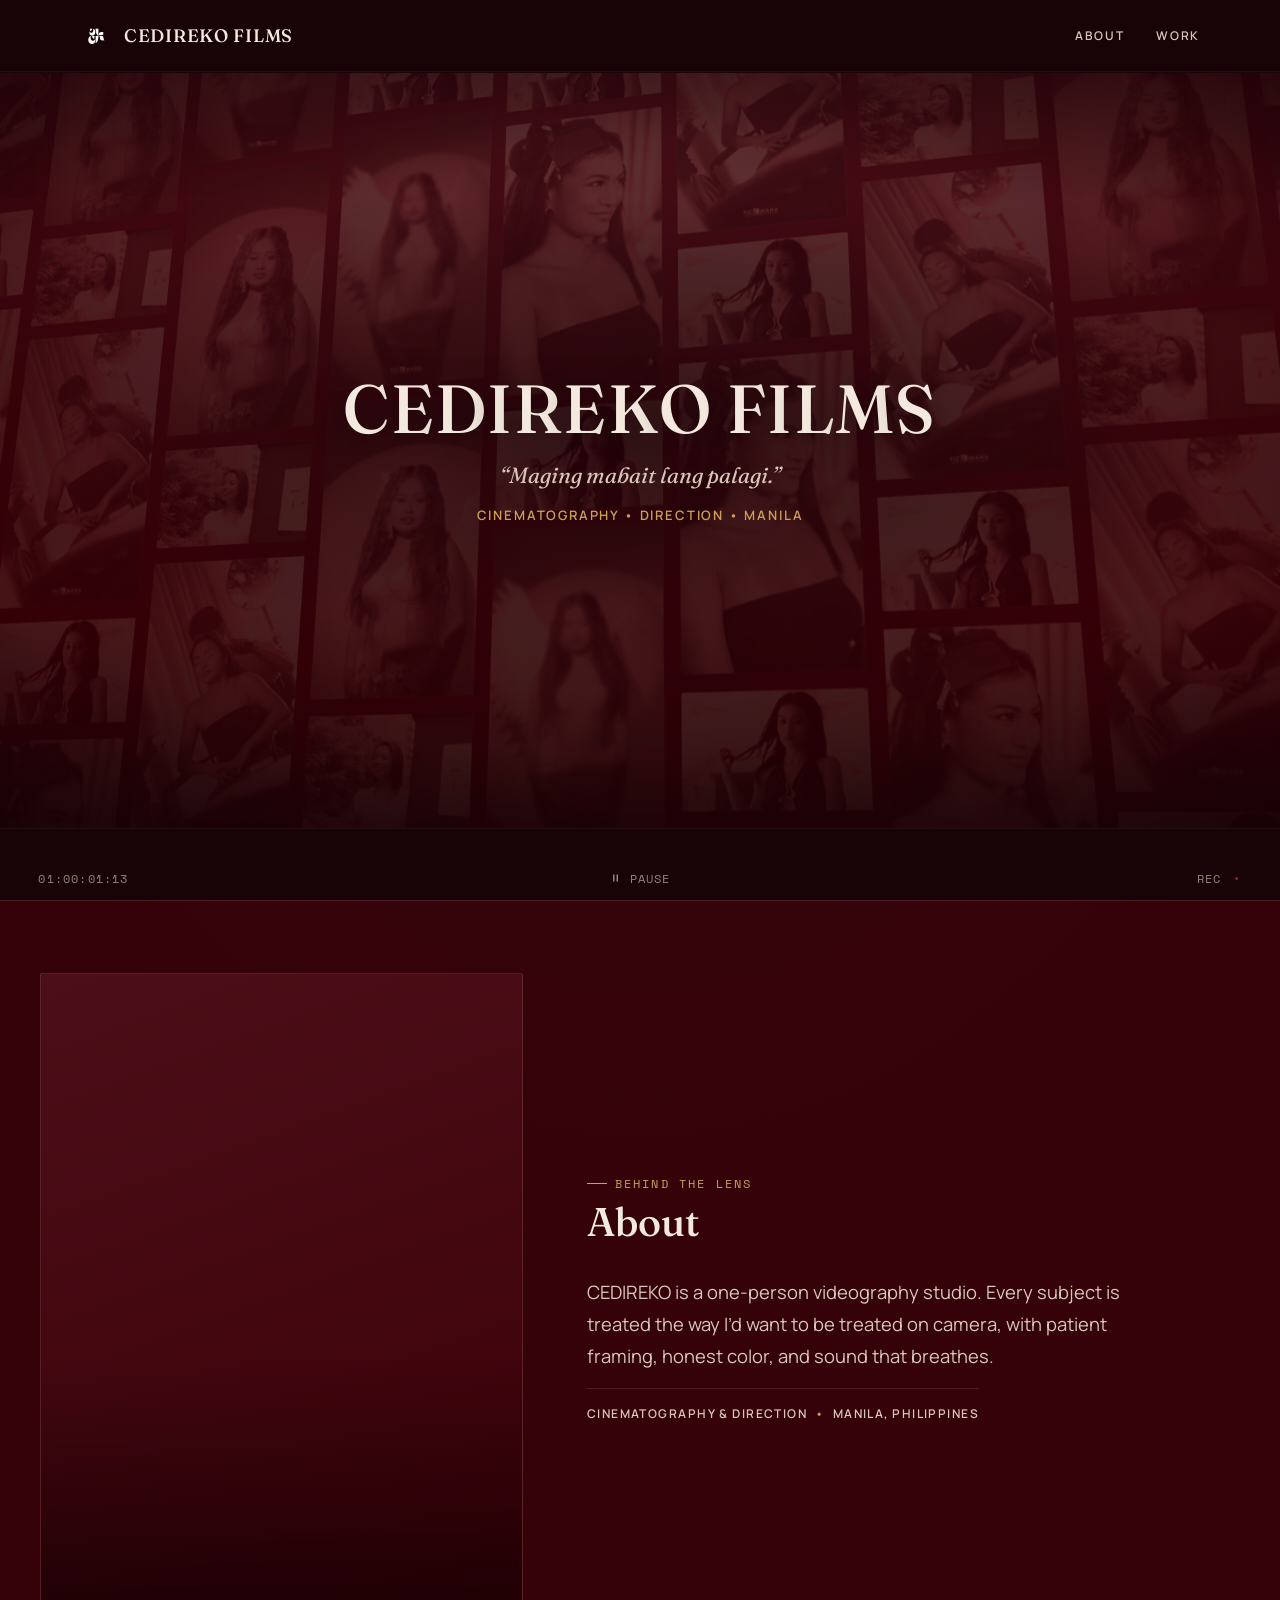
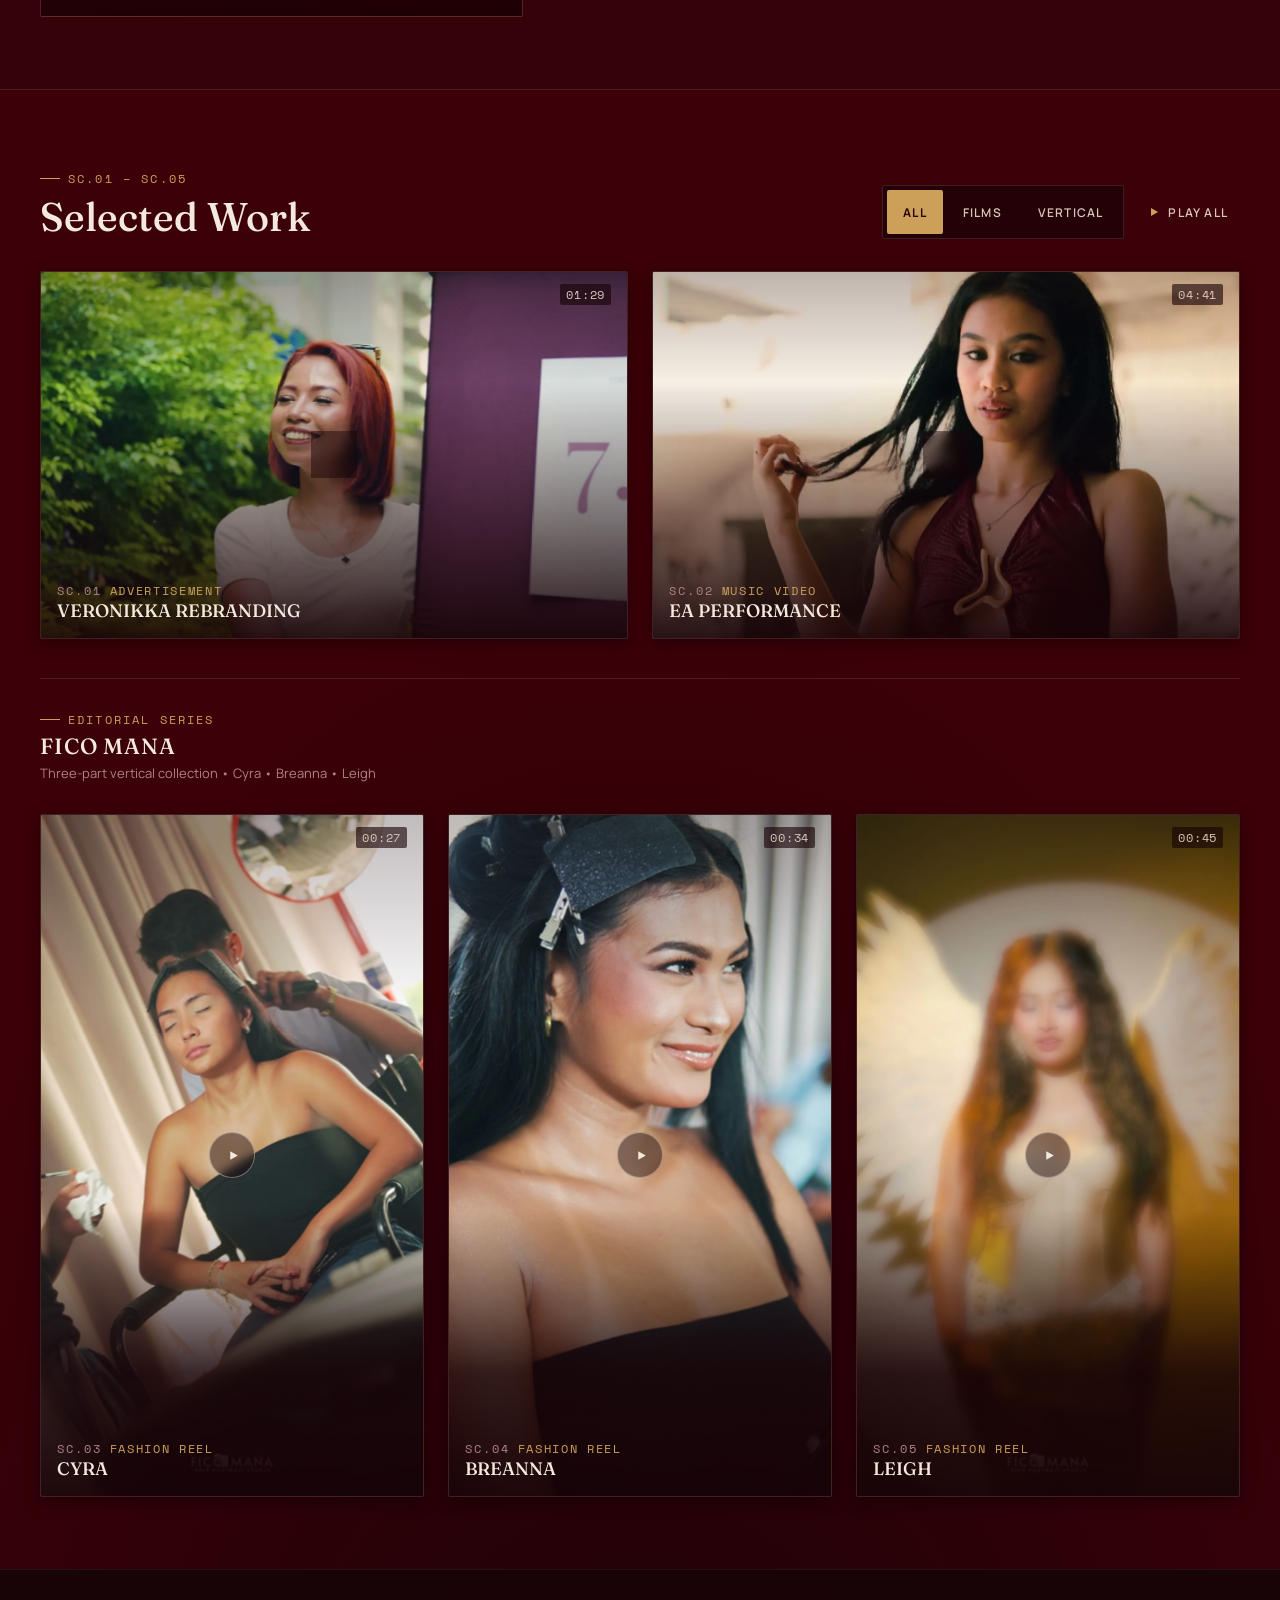
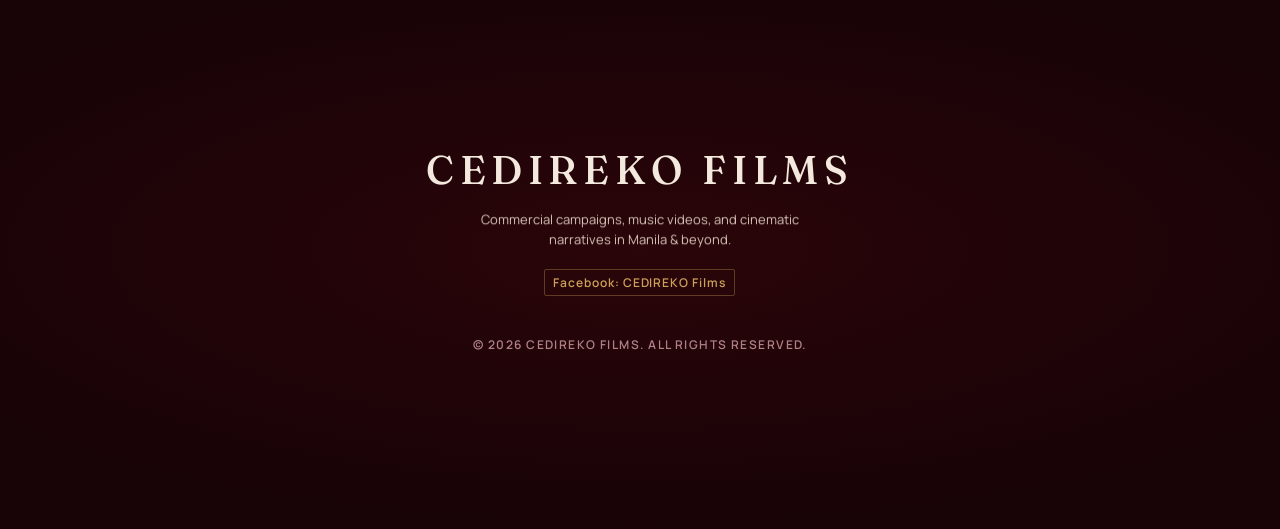
==== index.html @ 44a0799d "hero: drift wall tiles play their films Each tile shows its still, then its 3 s silent preview clip." ====
<!DOCTYPE html>
<html lang="en">
<head>
<meta charset="UTF-8">
<meta name="viewport" content="width=device-width, initial-scale=1.0">
<title>CEDIREKO Films — Videographer in Manila, Philippines</title>
<meta name="description" content="CEDIREKO Films is a videography studio in Manila, Philippines, crafting cinematic narratives, commercial campaigns, and vertical films.">
<link rel="canonical" href="https://eysiarw.github.io/Cedireko-Films/">

<meta name="theme-color" content="#3C0008">

<!-- Open Graph / Facebook -->
<meta property="og:type" content="website">
<meta property="og:title" content="CEDIREKO Films — Videographer in Manila, Philippines">
<meta property="og:description" content="CEDIREKO Films is a videography studio in Manila, Philippines, crafting cinematic narratives, commercial campaigns, and vertical films.">
<meta property="og:image" content="https://eysiarw.github.io/Cedireko-Films/assets/og-cover.jpg">
<meta property="og:image:width" content="1200">
<meta property="og:image:height" content="630">
<meta property="og:url" content="https://eysiarw.github.io/Cedireko-Films/">

<!-- Twitter Card -->
<meta name="twitter:card" content="summary_large_image">
<meta name="twitter:title" content="CEDIREKO Films — Videographer in Manila, Philippines">
<meta name="twitter:description" content="CEDIREKO Films is a videography studio in Manila, Philippines, crafting cinematic narratives, commercial campaigns, and vertical films.">
<meta name="twitter:image" content="https://eysiarw.github.io/Cedireko-Films/assets/og-cover.jpg">

<!-- Structured Data (JSON-LD) -->
<script type="application/ld+json">
{
  "@context": "https://schema.org",
  "@type": "LocalBusiness",
  "name": "CEDIREKO Films",
  "url": "https://eysiarw.github.io/Cedireko-Films/",
  "logo": "https://eysiarw.github.io/Cedireko-Films/assets/CEDIREKO%20PNG.png",
  "image": "https://eysiarw.github.io/Cedireko-Films/assets/og-cover.jpg",
  "address": {
    "@type": "PostalAddress",
    "addressLocality": "Manila",
    "addressCountry": "Philippines"
  },
  "sameAs": [
    "https://www.facebook.com/profile.php?id=100091618767684"
  ]
}
</script>

<link rel="preconnect" href="https://fonts.googleapis.com">
<link rel="preconnect" href="https://fonts.gstatic.com" crossorigin>
<link href="https://fonts.googleapis.com/css2?family=Fraunces:ital,opsz,wght@0,9..144,300;0,9..144,500;0,9..144,600;1,9..144,400&family=Manrope:wght@400;500;600;700&family=Space+Mono:wght@400;700&display=swap" rel="stylesheet">
<link rel="icon" type="image/png" sizes="32x32" href="assets/CEDIREKO-icon-32.png">
<link rel="apple-touch-icon" href="assets/CEDIREKO-icon-180.png">
<link rel="stylesheet" href="style.css">
</head>
<body>

  <!-- Bang Motion: Directional Motion Blur Optical Filters -->
  <svg class="sr-only" aria-hidden="true" style="position: absolute; width: 0; height: 0; pointer-events: none;">
    <defs>
      <filter id="motion-blur-vert" x="-50%" y="-70%" width="200%" height="240%">
        <feGaussianBlur in="SourceGraphic" stdDeviation="0 14" />
      </filter>
      <filter id="motion-blur-horiz" x="-70%" y="-50%" width="240%" height="200%">
        <feGaussianBlur in="SourceGraphic" stdDeviation="20 0" />
      </filter>
    </defs>
  </svg>

  <!-- Skip link for keyboard accessibility (WCAG 2.4.1) -->
  <a href="#main-content" class="skip-link">Skip to main content</a>

  <!-- Subtle analog film grain texture -->
  <div class="grain" aria-hidden="true"></div>

  <!-- SITE HEADER: Dual-state fixed translucent header -->
  <header class="site-header" id="site-header">
    <div class="site-header__container">
      
      <!-- Studio Brand & Logo Link -->
      <a href="#hero" class="site-header__brand" aria-label="CEDIREKO FILMS — Back to top">
        <img src="assets/CEDIREKO-mark-64.png" alt="CEDIREKO Films logo mark" class="site-header__logo" width="32" height="32" decoding="async">
        <span class="site-header__brand-text wordmark">CEDIREKO FILMS</span>
      </a>

      <!-- Desktop Navigation Links -->
      <nav class="site-header__nav" aria-label="Primary navigation">
        <ul class="site-header__nav-list">
          <li class="site-header__nav-item">
            <a href="#about" class="site-header__nav-link">About</a>
          </li>
          <li class="site-header__nav-item">
            <a href="#reel" class="site-header__nav-link">Work</a>
          </li>
        </ul>
      </nav>

      <!-- Mobile Hamburger Toggle Button -->
      <button type="button" 
              class="site-header__burger" 
              id="mobile-nav-toggle" 
              aria-controls="mobile-nav" 
              aria-expanded="false" 
              aria-label="Toggle navigation menu">
        <span class="burger-box" aria-hidden="true">
          <span class="burger-line"></span>
          <span class="burger-line"></span>
          <span class="burger-line"></span>
        </span>
      </button>

    </div>

    <!-- Mobile Navigation Drawer Overlay -->
    <div class="mobile-nav" id="mobile-nav" aria-label="Mobile navigation" inert>
      <div class="mobile-nav__backdrop" aria-hidden="true"></div>
      <nav class="mobile-nav__panel" aria-label="Mobile navigation menu" tabindex="-1">
        <div class="mobile-nav__header">
          <span class="mobile-nav__brand" aria-hidden="true">
            <img src="assets/CEDIREKO-mark-64.png" alt="" class="site-header__logo" width="32" height="32" decoding="async">
            <span class="site-header__brand-text wordmark">CEDIREKO FILMS</span>
          </span>
          <button type="button"
                  class="mobile-nav__close" 
                  id="mobile-nav-close" 
                  aria-label="Close navigation menu">
            <svg aria-hidden="true" width="20" height="20" viewBox="0 0 24 24" fill="none" stroke="currentColor" stroke-width="2" stroke-linecap="round">
              <line x1="18" y1="6" x2="6" y2="18"></line>
              <line x1="6" y1="6" x2="18" y2="18"></line>
            </svg>
          </button>
        </div>

        <ul class="mobile-nav__list">
          <li class="mobile-nav__item">
            <a href="#about" class="mobile-nav__link">
              <span class="mobile-nav__label">About</span>
            </a>
          </li>
          <li class="mobile-nav__item">
            <a href="#reel" class="mobile-nav__link">
              <span class="mobile-nav__label">Work</span>
            </a>
          </li>
        </ul>
      </nav>
    </div>
  </header>

<main id="main-content" tabindex="-1">

  <!-- HERO: Cinematic Showcase -->
  <section class="hero" id="hero" aria-labelledby="hero-title">
    <!-- Ambient background: drift wall of the reel's stills -->
    <div class="hero__video-bg" aria-hidden="true">
      <!-- Drift wall: the reel drifting in columns (built by DriftWallController).
           Each tile shows its still, then plays its 3 s silent clip (name-preview.mp4).
           Entry format name:shape[:crop] - l = 16:10, p = 9:16, crop = share trimmed top and bottom -->
      <div class="drift-wall" data-drift-wall
        data-tiles="veronikka:l cyra:p ea:l:0.1 breanna:p hero-loop:l leigh:p hero-loop-vertical:p"
        data-tile-path="assets/posters/wall/"
        data-clip-path="projects/previews/"></div>
      <div class="hero__video-overlay"></div>
      <div class="hero__flare-streak" aria-hidden="true"></div>
    </div>

    <!-- Letterbox cinema framing bars -->
    <div class="letterbox top" aria-hidden="true"></div>
    <div class="letterbox bottom" aria-hidden="true"></div>

    <!-- Viewfinder camera telemetry overlay -->
    <div class="hero__viewfinder hero-viewfinder" aria-hidden="true">
      <span class="hero-tc bl" id="hero-live-timecode">00:00:00:00</span>
      <span class="hero-tc br">REC <span class="tally-dot" aria-hidden="true">&bull;</span></span>
    </div>

    <!-- Pause control for the background loop (WCAG 2.2.2) -->
    <button type="button" class="hero__loop-toggle" id="hero-loop-toggle" aria-label="Pause background motion">
      <svg class="hero__loop-icon hero__loop-icon--pause" viewBox="0 0 24 24" width="12" height="12" aria-hidden="true"><path d="M7 5h3v14H7zM14 5h3v14h-3z"/></svg>
      <svg class="hero__loop-icon hero__loop-icon--play" viewBox="0 0 24 24" width="12" height="12" aria-hidden="true"><path d="M7 4l13 8-13 8V4z"/></svg>
      <span class="hero__loop-label">Pause</span>
    </button>

    <!-- Central Hero Staging: Clear 3-Tier Visual Hierarchy -->
    <div class="hero-inner hero__inner">
      <h1 id="hero-title" class="studio-name hero__title wordmark">
        <span class="kinetic-wordmark">CEDIREKO FILMS</span>
      </h1>
      <div class="hero__tagline-group">
        <p class="tagline hero__tagline" lang="tl">&ldquo;Maging mabait lang palagi.&rdquo;</p>
      </div>
      <p class="hero__descriptor">Cinematography&nbsp;&bull; Direction&nbsp;&bull; Manila</p>
    </div>
  </section>

  <!-- ABOUT -->
  <section class="about" id="about" aria-labelledby="about-title">
    <div class="section-container">
      <div class="about-grid reveal">
        <div class="about-frame">
          <picture>
            <source srcset="assets/founder-portrait.webp" type="image/webp">
            <img class="about-placeholder-img" src="assets/founder-portrait.jpg" alt="Portrait of CEDIREKO Films founder and cinematographer" width="400" height="500" loading="lazy" decoding="async">
          </picture>
        </div>
        <div class="about-text">
          <div class="section-head">
            <span class="eyebrow">Behind the lens</span>
            <h2 id="about-title" class="section-title">About</h2>
          </div>
          <p class="about-bio">CEDIREKO is a one-person videography studio. Every subject is treated the way I&rsquo;d want to be treated on camera, with patient framing, honest color, and sound that breathes.</p>
          <div class="about-credits">
            <span class="about-credits-item">Cinematography &amp; Direction</span>
            <span class="about-credits-dot" aria-hidden="true">&bull;</span>
            <span class="about-credits-item">Manila, Philippines</span>
          </div>
        </div>
      </div>
    </div>
  </section>

  <!-- SELECTED WORK -->
  <section class="reel" id="reel" aria-labelledby="reel-title">
    <div class="section-container">
      <div class="section-head reel-head reveal">
        <div>
          <span class="eyebrow" aria-hidden="true">SC.01 &ndash; SC.05</span>
          <h2 id="reel-title" class="section-title">Selected Work</h2>
        </div>
        <div class="reel-actions">
        <div class="reel-toggle" role="tablist" aria-label="Reel orientation">
          <button type="button" class="reel-toggle-btn is-active" data-view="all" role="tab" aria-selected="true" id="tab-all" aria-controls="reel-grid">All</button>
          <button type="button" class="reel-toggle-btn" data-view="landscape" role="tab" aria-selected="false" id="tab-films" aria-controls="reel-grid">Films</button>
          <button type="button" class="reel-toggle-btn" data-view="portrait" role="tab" aria-selected="false" id="tab-vertical" aria-controls="reel-grid">Vertical</button>
        </div>
          <button type="button" class="reel-playall" id="reel-play-all">
            <svg viewBox="0 0 24 24" width="12" height="12" aria-hidden="true"><path d="M6 4l14 8-14 8V4z" fill="currentColor"/></svg>
            <span>Play all</span>
          </button>
        </div>
      </div>

      <!-- Reel Grid: Responsive showcase with structured metadata -->
      <div class="reel-grid reveal-stagger" id="reel-grid" data-view="all" role="tabpanel" aria-labelledby="tab-all">

        <!-- Project 01: Veronikka Rebranding -->
        <div class="reel-card stagger-item" data-orientation="landscape" data-scene="SC.01" data-film="veronikka" data-seek-time="1.0" tabindex="0" role="button" aria-label="Play Veronikka Rebranding (Advertisement)">
          <div class="reel-thumb" style="background:linear-gradient(150deg,#5c1420,#2a0509 70%);"></div>
          <video class="reel-video" data-src="projects/VERONIKKA_REVISED_3.mp4" data-preview="projects/previews/veronikka-preview.mp4" data-poster="assets/posters/veronikka.webp" muted loop playsinline preload="none"></video>
          <div class="reel-tc"><span>01:29</span></div>
          <div class="play-ring" aria-hidden="true"><svg viewBox="0 0 24 24" aria-hidden="true"><path d="M6 4l14 8-14 8V4z"/></svg></div>
          <div class="reel-meta">
            <div class="reel-meta-eyebrow">
              <span class="reel-scene" aria-hidden="true">SC.01</span>
              <span class="reel-cat">ADVERTISEMENT</span>
            </div>
            <h3 class="reel-title">VERONIKKA REBRANDING</h3>
          </div>
        </div>

        <!-- Project 02: EA Performance -->
        <div class="reel-card stagger-item" data-orientation="landscape" data-scene="SC.02" data-film="ea" data-seek-time="2.0" tabindex="0" role="button" aria-label="Play EA Performance (Music Video)">
          <div class="reel-thumb" style="background:linear-gradient(150deg,#7a2233,#3c0008 70%);"></div>
          <video class="reel-video" data-src="projects/EA_FINALCUT.mp4" data-preview="projects/previews/ea-preview.mp4" data-poster="assets/posters/ea.webp" muted loop playsinline preload="none"></video>
          <div class="reel-tc"><span>04:41</span></div>
          <div class="play-ring" aria-hidden="true"><svg viewBox="0 0 24 24" aria-hidden="true"><path d="M6 4l14 8-14 8V4z"/></svg></div>
          <div class="reel-meta">
            <div class="reel-meta-eyebrow">
              <span class="reel-scene" aria-hidden="true">SC.02</span>
              <span class="reel-cat">MUSIC VIDEO</span>
            </div>
            <h3 class="reel-title">EA PERFORMANCE</h3>
          </div>
        </div>

        <!-- FICO MANA Series Header: Clean group label without bracket noise -->
        <div class="reel-series-header" data-series="ficomana">
          <div class="reel-series-header__inner">
            <span class="eyebrow">Editorial Series</span>
            <h3 class="reel-series-title">FICO MANA</h3>
            <p class="reel-series-desc">Three-part vertical collection &bull; Cyra &bull; Breanna &bull; Leigh</p>
            <span class="reel-series-count" id="reel-series-count" aria-hidden="true">01 / 03</span>
          </div>
        </div>

        <!-- FICO MANA row: a swipe row on phones; display: contents (plain grid items) from 640px -->
        <div class="reel-series-row" data-series="ficomana">

        <!-- Project 03: FICO MANA — Cyra -->
        <div class="reel-card stagger-item" data-orientation="portrait" data-series="ficomana" data-scene="SC.03" data-film="cyra" data-seek-time="1.5" tabindex="0" role="button" aria-label="Play Fico Mana Cyra (Vertical Series Pt. 1)">
          <div class="reel-thumb" style="background:linear-gradient(150deg,#6b1c28,#2a0509 70%);"></div>
          <video class="reel-video" data-src="projects/FICOMANA_CYRA_2_1_web.mp4" data-preview="projects/previews/cyra-preview.mp4" data-poster="assets/posters/ficomana_cyra.webp" muted loop playsinline preload="none"></video>
          <div class="reel-tc"><span>00:27</span></div>
          <div class="play-ring" aria-hidden="true"><svg viewBox="0 0 24 24" aria-hidden="true"><path d="M6 4l14 8-14 8V4z"/></svg></div>
          <div class="reel-meta">
            <div class="reel-meta-eyebrow">
              <span class="reel-scene" aria-hidden="true">SC.03</span>
              <span class="reel-cat">FASHION REEL</span>
            </div>
            <h3 class="reel-title">CYRA</h3>
          </div>
        </div>

        <!-- Project 04: FICO MANA — Breanna -->
        <div class="reel-card stagger-item" data-orientation="portrait" data-series="ficomana" data-scene="SC.04" data-film="breanna" data-seek-time="1.5" tabindex="0" role="button" aria-label="Play Fico Mana Breanna (Vertical Series Pt. 2)">
          <div class="reel-thumb" style="background:linear-gradient(150deg,#6b1c28,#2a0509 70%);"></div>
          <video class="reel-video" data-src="projects/BREANNA_1_web.mp4" data-preview="projects/previews/breanna-preview.mp4" data-poster="assets/posters/ficomana_breanna.webp" muted loop playsinline preload="none"></video>
          <div class="reel-tc"><span>00:34</span></div>
          <div class="play-ring" aria-hidden="true"><svg viewBox="0 0 24 24" aria-hidden="true"><path d="M6 4l14 8-14 8V4z"/></svg></div>
          <div class="reel-meta">
            <div class="reel-meta-eyebrow">
              <span class="reel-scene" aria-hidden="true">SC.04</span>
              <span class="reel-cat">FASHION REEL</span>
            </div>
            <h3 class="reel-title">BREANNA</h3>
          </div>
        </div>

        <!-- Project 05: FICO MANA — Leigh -->
        <div class="reel-card stagger-item" data-orientation="portrait" data-series="ficomana" data-scene="SC.05" data-film="leigh" data-seek-time="1.5" tabindex="0" role="button" aria-label="Play Fico Mana Leigh (Vertical Series Pt. 3)">
          <div class="reel-thumb" style="background:linear-gradient(150deg,#6b1c28,#2a0509 70%);"></div>
          <video class="reel-video" data-src="projects/FICOMANA_LEIGH_web.mp4" data-preview="projects/previews/leigh-preview.mp4" data-poster="assets/posters/ficomana_leigh.webp" muted loop playsinline preload="none"></video>
          <div class="reel-tc"><span>00:45</span></div>
          <div class="play-ring" aria-hidden="true"><svg viewBox="0 0 24 24" aria-hidden="true"><path d="M6 4l14 8-14 8V4z"/></svg></div>
          <div class="reel-meta">
            <div class="reel-meta-eyebrow">
              <span class="reel-scene" aria-hidden="true">SC.05</span>
              <span class="reel-cat">FASHION REEL</span>
            </div>
            <h3 class="reel-title">LEIGH</h3>
          </div>
        </div>

        </div>

      </div>
    </div>
  </section>

</main>

  <!-- NATIVE VIDEO MODAL PLAYER -->
  <dialog id="video-modal" class="video-modal" aria-labelledby="modal-title" aria-modal="true">
    <div class="modal-dialog-content modal-inner">
      <button type="button" class="modal-close" aria-label="Close video player">
        <svg width="20" height="20" viewBox="0 0 24 24" fill="none" stroke="currentColor" stroke-width="2" aria-hidden="true">
          <path d="M18 6L6 18M6 6l12 12" stroke-linecap="round" stroke-linejoin="round"/>
        </svg>
      </button>
      <div class="modal-video-container">
        <video id="modal-video" controls playsinline preload="none" poster="assets/posters/veronikka.webp">
          <source src="projects/VERONIKKA_REVISED_3.mp4" type="video/mp4">
          Your browser does not support native video playback.
        </video>

        <!-- Letterbox bars that part as the viewer opens (decorative) -->
        <span class="modal-bars" aria-hidden="true"></span>

        <!-- End of reel: shown when the last film ends -->
        <div class="modal-upnext modal-upnext--end" id="modal-endslate" hidden>
          <span class="modal-upnext__label">End of reel</span>
          <p class="modal-upnext__title wordmark">CEDIREKO FILMS</p>
          <div class="modal-upnext__actions">
            <button type="button" class="modal-nav-btn" id="modal-end-replay"><span class="modal-nav-text">Replay</span></button>
            <button type="button" class="modal-nav-btn" id="modal-end-close"><span class="modal-nav-text">Back to the reel</span></button>
          </div>
        </div>

        <!-- Up next: shown when a film ends, plays the next one after a 5 s countdown -->
        <div class="modal-upnext" id="modal-upnext" hidden>
          <span class="modal-upnext__label">Up next <span class="modal-upnext__count" id="modal-upnext-count" aria-hidden="true">5</span></span>
          <p class="modal-upnext__title"><span class="modal-upnext__scene" id="modal-upnext-scene">SC.02</span> <span id="modal-upnext-title">EA PERFORMANCE</span></p>
          <div class="modal-upnext__actions">
            <button type="button" class="modal-nav-btn" id="modal-upnext-play"><span class="modal-nav-text">Play now</span></button>
            <button type="button" class="modal-nav-btn" id="modal-upnext-cancel"><span class="modal-nav-text">Cancel</span></button>
          </div>
          <span class="modal-upnext__progress" aria-hidden="true"></span>
        </div>
        <p class="sr-only" id="modal-upnext-status" aria-live="polite"></p>
      </div>
      <div class="modal-info">
        <div class="modal-meta-left">
          <div class="modal-meta-eyebrow">
            <span class="modal-scene" id="modal-scene">SC.01</span>
            <span class="modal-cat" id="modal-cat">ADVERTISEMENT</span>
          </div>
          <h3 class="modal-title" id="modal-title">VERONIKKA REBRANDING</h3>
          <span class="modal-tc" id="modal-tc">01:29</span>
        </div>

        <!-- Film strip: jump to any film (wide screens; filled in by VideoModalPlayerController) -->
        <div class="modal-strip" id="modal-strip" role="group" aria-label="All films"></div>

        <!-- Cinema Viewer Transport: Prev / Next Navigation -->
        <div class="modal-transport" aria-label="Reel transport controls">
          <button type="button" class="modal-nav-btn modal-prev" id="modal-prev-btn" aria-label="Previous project (Left Arrow)">
            <svg width="18" height="18" viewBox="0 0 24 24" fill="none" stroke="currentColor" stroke-width="2" stroke-linecap="round" stroke-linejoin="round" aria-hidden="true">
              <polyline points="15 18 9 12 15 6"></polyline>
            </svg>
            <span class="modal-nav-text">PREV</span>
          </button>
          <button type="button" class="modal-nav-btn modal-next" id="modal-next-btn" aria-label="Next project (Right Arrow)">
            <span class="modal-nav-text">NEXT</span>
            <svg width="18" height="18" viewBox="0 0 24 24" fill="none" stroke="currentColor" stroke-width="2" stroke-linecap="round" stroke-linejoin="round" aria-hidden="true">
              <polyline points="9 18 15 12 9 6"></polyline>
            </svg>
          </button>
        </div>
      </div>
    </div>
  </dialog>

<!-- SITE FOOTER -->
<footer class="site-footer" id="contact">
  <!-- Closing letterbox: bookends the hero's bars -->
  <div class="letterbox top" aria-hidden="true"></div>
  <div class="letterbox bottom" aria-hidden="true"></div>
  <div class="footer-inner reveal-stagger">
    <span class="footer-brand wordmark stagger-item">CEDIREKO FILMS</span>
    <p class="footer-inquiry-note stagger-item">Commercial campaigns, music videos, and cinematic narratives in Manila &amp; beyond.</p>
    <div class="footer-contact stagger-item">
      <a href="https://www.facebook.com/profile.php?id=100091618767684" target="_blank" rel="noopener noreferrer" class="footer-contact-link" aria-label="CEDIREKO Films on Facebook (opens in new tab)">Facebook: CEDIREKO Films</a>
    </div>
    <p class="footer-copyright stagger-item">&copy; 2026 CEDIREKO FILMS. ALL RIGHTS RESERVED.</p>
  </div>
</footer>

<!-- GSAP 3.15.1 (free standard licence), self-hosted: scroll-linked motion only. The site works without it. -->
<script src="vendor/gsap/gsap.min.js"></script>
<script src="vendor/gsap/ScrollTrigger.min.js"></script>
<script src="vendor/gsap/SplitText.min.js"></script>
<script src="script.js"></script>
</body>
</html>
---- style.css ----
/* ==========================================================================
   CEDIREKO FILMS — DESIGN SYSTEM & CONSOLIDATED STYLESHEET
   Studio: Manila Videography Studio (Cinematography & Direction)
   Architecture: Unified CSS Custom Properties & Semantic Token System
   Palette: Darkroom Burgundy Canvas (#3C0008), Bone (#F4E9DE), Ember Gold (#CDA05A)
   ========================================================================== */

:root {
  --space-1: 0.25rem;
  --space-2: 0.5rem;
  --space-3: 0.75rem;
  --space-4: 1rem;
  --space-5: 1.5rem;
  --space-6: 2rem;
  --space-7: 3rem;
  --space-8: 4rem;
  --space-9: 6rem;

  --font-display: 'Fraunces', Georgia, serif;
  --font-sans: 'Manrope', -apple-system, BlinkMacSystemFont, 'Segoe UI', Roboto, sans-serif;
  --font-mono: 'Space Mono', 'SF Mono', Consolas, monospace;

  --font-family-display: var(--font-display);
  --font-family-sans: var(--font-sans);
  --font-family-mono: var(--font-mono);

  --text-xs: 0.75rem;
  --text-sm: 0.8125rem;
  --text-base: 1rem;
  --text-lg: 1.125rem;
  --text-xl: 1.375rem;
  --text-2xl: clamp(1.85rem, 4vw, 2.5rem);
  --text-hero: clamp(2.5rem, 7vw, 4.25rem);

  --void: #3C0008;
  --wine: #4C0F19;
  --wine-deep: #2A0509;
  --frame: #180307;
  --bone: #F4E9DE;
  --bone-dim: #D9C6BA;
  --ash-rose: #B08187;
  --ember: #CDA05A;
  --ember-bright: #E2B66E;
  --line: rgba(244, 233, 222, 0.12);
  --line-strong: rgba(205, 160, 90, 0.35);

  --color-bg-primary: var(--void);
  --color-bg-surface: var(--wine-deep);
  --color-bg-elevated: var(--wine);
  --color-bg-frame: var(--frame);
  --color-bg-overlay: rgba(24, 3, 7, 0.92);
  --color-text-primary: var(--bone);
  --color-text-secondary: var(--bone-dim);
  --color-text-muted: var(--ash-rose);
  --color-accent: var(--ember);
  --color-border: var(--line);
  --color-border-subtle: var(--line);
  --color-border-accent: var(--line-strong);

  --radius: 2px;
  --radius-xs: 2px;
  --radius-sm: 2px;
  --radius-md: 2px;
  --radius-full: 2px;

  --border-subtle: 1px solid var(--color-border);
  --border-accent: 1px solid var(--color-border-accent);
  --shadow-elevation: 0 16px 40px -8px rgba(0, 0, 0, 0.65);

  --container-max-width: 1200px;
  --container-narrow: 840px;
  --section-padding-y: clamp(4.5rem, 8vh, 6.5rem);
  --section-padding-x: clamp(1.25rem, 4vw, 2.5rem);

  --header-height: 72px;
  --header-height-scrolled: 64px;
  --header-height-mobile: 60px;
  --header-blur: 16px;
  --header-text: var(--color-text-primary);
  --header-text-hover: var(--color-accent);

  --ease: cubic-bezier(.22, .68, .2, 1);
  --duration-fast: 0.2s;
  --duration-normal: 0.35s;
  --duration-slow: 0.8s;
  --reveal-duration: var(--duration-slow);
  --reveal-distance: 24px;

  --z-grain: 1;
  --z-content: 2;
  --z-letterbox: 5;
  --z-hero-tc: 6;
  --z-header: 100;
  --z-drawer: 150;
  --z-modal: 1000;
}

/* ==========================================================================
   GLOBAL RESET & ACCESSIBILITY BASE
   ========================================================================== */

*, *::before, *::after {
  margin: 0;
  padding: 0;
  box-sizing: border-box;
}

html {
  scroll-behavior: smooth;
  -webkit-overflow-scrolling: touch;
}

body {
  background:
    radial-gradient(ellipse 120% 80% at 50% -20%, var(--wine) 0%, transparent 70%),
    radial-gradient(ellipse 100% 60% at 50% 100%, var(--frame) 0%, transparent 70%),
    var(--void);
  color: var(--bone);
  font-family: var(--font-sans);
  -webkit-font-smoothing: antialiased;
  overflow-x: hidden;
  position: relative;
  min-height: 100vh;
}

body.menu-open {
  overflow: hidden;
  touch-action: none;
}

section[id], footer[id] {
  scroll-margin-top: 80px;
}

::selection {
  background: var(--ember);
  color: var(--wine-deep);
}

/* 35mm Analog Film Grain Texture Overlay */
.grain {
  position: fixed;
  inset: 0;
  overflow: hidden;
  pointer-events: none;
  z-index: var(--z-grain);
  opacity: 0.04;
  mix-blend-mode: overlay;
  transform: translateZ(0);
  backface-visibility: hidden;
}

/* The texture sits on an oversized layer that jumps to a new offset 8 times a
   second, so the grain lives like film stock instead of sitting frozen */
.grain::before {
  content: "";
  position: absolute;
  inset: -120px;
  animation: grain-jitter 1s steps(1, end) infinite;
  background-image: url("data:image/svg+xml,%3Csvg xmlns='http://www.w3.org/2000/svg' width='120' height='120'%3E%3Cfilter id='n'%3E%3CfeTurbulence type='fractalNoise' baseFrequency='0.9' numOctaves='2' stitchTiles='stitch'/%3E%3C/filter%3E%3Crect width='100%25' height='100%25' filter='url(%23n)'/%3E%3C/svg%3E");
}

@keyframes grain-jitter {
  0%     { transform: translate(0, 0); }
  12.5%  { transform: translate(-37px, 21px); }
  25%    { transform: translate(18px, -44px); }
  37.5%  { transform: translate(-63px, -12px); }
  50%    { transform: translate(41px, 57px); }
  62.5%  { transform: translate(-9px, -71px); }
  75%    { transform: translate(66px, 8px); }
  87.5%  { transform: translate(-48px, 39px); }
  100%   { transform: translate(0, 0); }
}

main, footer {
  position: relative;
  z-index: var(--z-content);
}

/* Shared Wordmark Style */
.wordmark {
  font-family: var(--font-display);
  font-weight: 500;
  font-style: normal;
  letter-spacing: 0.02em;
  color: var(--bone);
}

/* Headlines break into even lines (no lone last word); prose avoids orphans */
h1, h2, h3,
.hero__tagline,
.hero__descriptor,
.footer-brand,
.footer-copyright {
  text-wrap: balance;
}

p {
  text-wrap: pretty;
}

/* Unified Section Eyebrow Header Pattern */
.eyebrow {
  font-family: var(--font-mono);
  font-size: var(--text-xs);
  letter-spacing: 0.18em;
  text-transform: uppercase;
  color: var(--ember);
  display: inline-flex;
  align-items: center;
  gap: var(--space-2);
}

.eyebrow::before {
  content: "";
  width: 1.25rem;
  height: 1px;
  background: var(--ember);
  display: inline-block;
}

/* Accessibility Skip Link (WCAG 2.4.1) */
.skip-link {
  position: fixed;
  top: var(--space-4);
  left: var(--space-4);
  z-index: 10000;
  padding: var(--space-2) var(--space-4);
  background: var(--wine);
  color: var(--bone);
  border: 1px solid var(--color-accent);
  border-radius: var(--radius);
  font-family: var(--font-sans);
  font-weight: 600;
  font-size: var(--text-xs);
  letter-spacing: 0.08em;
  text-decoration: none;
  transform: translateY(calc(-100% - var(--space-4) - 1rem));
  transition: transform var(--duration-fast) var(--ease);
}

.skip-link:focus,
.skip-link:focus-visible {
  transform: translateY(0);
  outline: 2px solid var(--color-accent);
  outline-offset: 2px;
}

#main-content:focus {
  outline: none;
}

/* ==========================================================================
   SITE HEADER & NAVIGATION
   Fixed dual-state header with backdrop blur and responsive mobile drawer
   ========================================================================== */

.site-header {
  position: fixed;
  top: 0;
  left: 0;
  right: 0;
  width: 100%;
  height: var(--header-height);
  z-index: var(--z-header);
  background: transparent;
  border-bottom: 1px solid transparent;
  backdrop-filter: blur(0px);
  -webkit-backdrop-filter: blur(0px);
  transition:
    background var(--duration-normal) var(--ease),
    border-color var(--duration-normal) var(--ease),
    backdrop-filter var(--duration-normal) var(--ease),
    -webkit-backdrop-filter var(--duration-normal) var(--ease),
    height var(--duration-normal) var(--ease),
    box-shadow var(--duration-normal) var(--ease);
}

.site-header--scrolled {
  height: var(--header-height-scrolled);
  background: rgba(24, 3, 7, 0.88);
  border-bottom-color: var(--color-border);
  backdrop-filter: blur(var(--header-blur));
  -webkit-backdrop-filter: blur(var(--header-blur));
  box-shadow: 0 10px 30px -10px rgba(0, 0, 0, 0.5);
}

.site-header__container {
  max-width: var(--container-max-width);
  height: 100%;
  margin: 0 auto;
  padding: 0 var(--section-padding-x);
  display: flex;
  align-items: center;
  justify-content: space-between;
  gap: var(--space-4);
}

/* Studio Brand Link in Header (Single Brand Mark Anchor) */
.site-header__brand {
  display: inline-flex;
  align-items: center;
  min-height: 44px;
  gap: var(--space-3);
  text-decoration: none;
  color: var(--header-text);
  flex-shrink: 0;
  transition: opacity var(--duration-fast) var(--ease);
}

.site-header__brand:hover {
  opacity: 0.85;
}

.site-header__brand:focus-visible {
  outline: 2px solid var(--color-accent);
  outline-offset: 4px;
  border-radius: var(--radius);
}

.site-header__logo {
  width: 32px;
  height: 32px;
  object-fit: contain;
  display: block;
}

.site-header__brand-text {
  font-family: var(--font-display);
  font-size: var(--text-lg);
  font-weight: 500;
  letter-spacing: 0.04em;
  color: var(--color-text-primary);
  line-height: 1;
}

/* Desktop Navigation */
.site-header__nav {
  display: flex;
  align-items: center;
}

.site-header__nav-list {
  display: flex;
  align-items: center;
  gap: var(--space-6);
  list-style: none;
  margin: 0;
  padding: 0;
}

.site-header__nav-link {
  font-family: var(--font-sans);
  font-weight: 600;
  font-size: var(--text-xs);
  letter-spacing: 0.14em;
  text-transform: uppercase;
  color: var(--color-text-secondary);
  text-decoration: none;
  padding: var(--space-2) 0;
  min-height: 44px;
  display: inline-flex;
  align-items: center;
  position: relative;
  transition: color var(--duration-fast) var(--ease);
}

.site-header__nav-link::after {
  content: "";
  position: absolute;
  bottom: 6px;
  left: 0;
  width: 0;
  height: 1px;
  background: var(--color-accent);
  transition: width var(--duration-normal) var(--ease);
}

.site-header__nav-link:hover {
  color: var(--color-text-primary);
}

.site-header__nav-link:hover::after,
.site-header__nav-link:focus-visible::after,
.site-header__nav-link[aria-current]::after {
  width: 100%;
}

/* Current section (set by HeaderNavController as you scroll) */
.site-header__nav-link[aria-current] {
  color: var(--color-text-primary);
}

.site-header__nav-link:focus-visible {
  outline: 2px solid var(--color-accent);
  outline-offset: 4px;
  border-radius: var(--radius);
}

/* Mobile Toggle Hamburger Button (Accessible 44x44px target) */
.site-header__burger {
  display: none;
  width: 44px;
  height: 44px;
  padding: 0;
  background: transparent;
  border: 1px solid var(--color-border);
  border-radius: var(--radius);
  cursor: pointer;
  flex-direction: column;
  justify-content: center;
  align-items: center;
  z-index: calc(var(--z-drawer) + 1);
  transition:
    background var(--duration-fast) var(--ease),
    border-color var(--duration-fast) var(--ease);
}

.site-header__burger:hover {
  background: rgba(244, 233, 222, 0.05);
  border-color: rgba(244, 233, 222, 0.3);
}

.site-header__burger:focus-visible {
  outline: 2px solid var(--color-accent);
  outline-offset: 2px;
}

.burger-box {
  display: flex;
  flex-direction: column;
  justify-content: center;
  align-items: center;
  gap: 5px;
  width: 20px;
  height: 20px;
}

.burger-line {
  display: block;
  width: 20px;
  height: 1.5px;
  background: var(--color-text-primary);
  border-radius: 1px;
  transition:
    transform var(--duration-normal) var(--ease),
    opacity var(--duration-normal) var(--ease);
}

.site-header__burger.is-active .burger-line:nth-child(1),
.site-header__burger[aria-expanded="true"] .burger-line:nth-child(1) {
  transform: translateY(6.5px) rotate(45deg);
}

.site-header__burger.is-active .burger-line:nth-child(2),
.site-header__burger[aria-expanded="true"] .burger-line:nth-child(2) {
  opacity: 0;
}

.site-header__burger.is-active .burger-line:nth-child(3),
.site-header__burger[aria-expanded="true"] .burger-line:nth-child(3) {
  transform: translateY(-6.5px) rotate(-45deg);
}

/* Mobile Navigation Drawer */
.mobile-nav {
  display: none;
  position: fixed;
  inset: 0;
  width: 100%;
  height: 100vh;
  height: 100dvh;
  z-index: var(--z-drawer);
  pointer-events: none;
  visibility: hidden;
  transition: visibility var(--duration-normal);
}

.mobile-nav__backdrop {
  position: absolute;
  inset: 0;
  background: rgba(0, 0, 0, 0.7);
  opacity: 0;
  backdrop-filter: blur(8px);
  -webkit-backdrop-filter: blur(8px);
  transition: opacity var(--duration-normal) var(--ease);
}

.mobile-nav__panel {
  position: absolute;
  top: 0;
  left: 0;
  right: 0;
  width: 100%;
  background: rgba(24, 3, 7, 0.98);
  border-bottom: 1px solid var(--color-border);
  backdrop-filter: blur(24px);
  -webkit-backdrop-filter: blur(24px);
  padding: 0 var(--space-4) var(--space-7);
  display: flex;
  flex-direction: column;
  transform: translateY(-100%);
  transition: transform var(--duration-normal) var(--ease);
  overflow-y: auto;
  outline: none;
}

.mobile-nav.is-open {
  visibility: visible;
  pointer-events: auto;
  transition: transform var(--duration-normal) var(--ease), opacity var(--duration-normal) var(--ease);
}

.mobile-nav.is-open .mobile-nav__backdrop {
  opacity: 1;
}

.mobile-nav.is-open .mobile-nav__panel {
  transform: translateY(0);
}

.mobile-nav__header {
  /* mirrors the header row so the close button sits exactly where the menu button was */
  display: flex;
  align-items: center;
  justify-content: space-between;
  gap: var(--space-4);
  min-height: var(--header-height-mobile);
  margin-bottom: var(--space-5);
}

.mobile-nav__brand {
  display: inline-flex;
  align-items: center;
  gap: var(--space-3);
  color: var(--header-text);
}

/* The drawer brings its own close button; the menu button underneath is inert while it is open */
.site-header__burger[aria-expanded="true"] {
  visibility: hidden;
}

.mobile-nav__close {
  width: 44px;
  height: 44px;
  display: inline-flex;
  align-items: center;
  justify-content: center;
  background: transparent;
  border: 1px solid var(--color-border);
  border-radius: var(--radius);
  color: var(--color-text-primary);
  cursor: pointer;
  transition: background var(--duration-fast) var(--ease);
}

.mobile-nav__close:hover {
  background: rgba(244, 233, 222, 0.08);
}

.mobile-nav__close:focus-visible {
  outline: 2px solid var(--color-accent);
  outline-offset: 2px;
}

.mobile-nav__list {
  list-style: none;
  margin: 0;
  padding: 0;
  display: flex;
  flex-direction: column;
}

.mobile-nav__item {
  border-bottom: 1px solid rgba(244, 233, 222, 0.08);
}

.mobile-nav__link {
  display: flex;
  align-items: center;
  padding: var(--space-4) 0;
  text-decoration: none;
  transition: transform var(--duration-fast) var(--ease);
}

.mobile-nav__link:hover,
.mobile-nav__link:focus-visible {
  transform: translateX(6px);
}

.mobile-nav__label {
  font-family: var(--font-display);
  font-size: clamp(1.6rem, 6vw, 2.2rem);
  font-style: italic;
  color: var(--color-text-primary);
  transition: color var(--duration-fast) var(--ease);
}

.mobile-nav__link:hover .mobile-nav__label,
.mobile-nav__link:focus-visible .mobile-nav__label,
.mobile-nav__link[aria-current] .mobile-nav__label {
  color: var(--color-accent);
}

/* Responsive Media Queries for Header & Drawer */
@media (max-width: 768px) {
  :root {
    --header-height: var(--header-height-mobile);
  }

  section[id] {
    scroll-margin-top: calc(var(--header-height-mobile) - 1px);
  }

  .site-header__container {
    padding: 0 var(--space-4);
  }

  .site-header__nav {
    display: none;
  }

  .site-header__burger {
    display: flex;
  }

  .mobile-nav {
    display: flex;
  }
}

@media (min-width: 769px) {
  .site-header__burger,
  .mobile-nav {
    display: none !important;
  }
}

/* ==========================================================================
   SCROLL REVEAL ANIMATIONS
   ========================================================================== */

.reveal {
  opacity: 0;
  transform: translateY(var(--reveal-distance));
  will-change: transform, opacity;
  transition:
    opacity var(--reveal-duration) cubic-bezier(0.16, 1, 0.3, 1),
    transform var(--reveal-duration) cubic-bezier(0.16, 1, 0.3, 1);
}

.reveal.is-visible {
  opacity: 1;
  transform: translateY(0);
}

.reveal-stagger.is-visible .stagger-item {
  opacity: 1;
  transform: translateY(0);
}

.stagger-item {
  opacity: 0;
  transform: translateY(var(--reveal-distance));
  will-change: transform, opacity;
  transition:
    opacity var(--reveal-duration) cubic-bezier(0.16, 1, 0.3, 1),
    transform var(--reveal-duration) cubic-bezier(0.16, 1, 0.3, 1);
}

.stagger-item:nth-child(1) { transition-delay: 0.05s; }
.stagger-item:nth-child(2) { transition-delay: 0.12s; }
.stagger-item:nth-child(3) { transition-delay: 0.20s; }
.stagger-item:nth-child(4) { transition-delay: 0.28s; }
.stagger-item:nth-child(5) { transition-delay: 0.36s; }

/* Reel cards open the way the hero does: through a letterbox. The frame opens
   from a slit to full height while the footage settles from a slight push-in,
   then the slate text rises. The animation fills backwards only, so nothing
   lingers (no clip-path left on the card to clip its hover shadow). Cards
   brought back by a filter replay it, because display:none resets animations. */
.reel-grid .reel-card.stagger-item {
  opacity: 0;
  transform: none;
  transition-delay: 0s;
}

.reel-grid.is-visible .reel-card.stagger-item {
  opacity: 1;
  animation: card-letterbox 1s cubic-bezier(0.16, 1, 0.3, 1) var(--reveal-delay, 0s) backwards;
}

.reel-grid .reel-card.stagger-item:hover {
  transform: translateY(-2px);
}

.reel-grid.is-visible .reel-card .reel-video,
.reel-grid.is-visible .reel-card .reel-thumb {
  animation: card-push 1.4s cubic-bezier(0.16, 1, 0.3, 1) var(--reveal-delay, 0s) backwards;
}

.reel-grid.is-visible .reel-card .reel-meta,
.reel-grid.is-visible .reel-card .reel-tc {
  animation: card-slate 0.7s cubic-bezier(0.16, 1, 0.3, 1) calc(var(--reveal-delay, 0s) + 0.45s) backwards;
}

.reel-grid .reel-card[data-film="veronikka"] { --reveal-delay: 0s; }
.reel-grid .reel-card[data-film="ea"] { --reveal-delay: 0.12s; }
.reel-grid .reel-card[data-film="cyra"] { --reveal-delay: 0.08s; }
.reel-grid .reel-card[data-film="breanna"] { --reveal-delay: 0.2s; }
.reel-grid .reel-card[data-film="leigh"] { --reveal-delay: 0.32s; }

@keyframes card-letterbox {
  from { clip-path: inset(50% 0 50% 0); }
  to   { clip-path: inset(0 0 0 0); }
}

@keyframes card-push {
  from { scale: 1.14; }
  to   { scale: 1; }
}

@keyframes card-slate {
  from { opacity: 0; translate: 0 10px; }
  to   { opacity: 1; translate: 0 0; }
}

/* About portrait: a rack focus, soft to sharp, as the section arrives */
.about-grid.is-visible .about-placeholder-img {
  animation: rack-focus 1.6s cubic-bezier(0.16, 1, 0.3, 1) 0.15s backwards;
}

@keyframes rack-focus {
  from { filter: blur(14px) brightness(0.85); scale: 1.06; }
  to   { filter: blur(0) brightness(1); scale: 1; }
}

/* ==========================================================================
   CINEMATIC HERO SECTION
   Letterbox scope framing, 3-tier clear visual hierarchy, camera viewfinder HUD
   ========================================================================== */

.hero {
  position: relative;
  min-height: 100svh;
  display: flex;
  flex-direction: column;
  justify-content: center;
  align-items: center;
  text-align: center;
  padding: var(--section-padding-y) var(--section-padding-x);
  background:
    radial-gradient(ellipse 90% 75% at 50% 50%, transparent 45%, rgba(24, 3, 7, 0.7) 100%),
    radial-gradient(120% 90% at 50% 15%, var(--wine) 0%, var(--void) 65%),
    var(--void);
  overflow: hidden;
}

/* Ambient background layer (holds the drift wall, overlay and flare) */
.hero__video-bg {
  position: absolute;
  inset: 0;
  width: 100%;
  height: 100%;
  overflow: hidden;
  pointer-events: none;
  z-index: 1;
}

/* Drift wall: the reel's stills drift in slow columns on a tilted plane behind the title.
   Built by DriftWallController (a port of React Bits "DriftWall"). Kept dim and masked
   to the centre so it reads as texture, never competes with the wordmark. */
.drift-wall {
  --dw-tile-w: 200px;
  --dw-gap: 14px;
  position: absolute;
  inset: 0;
  overflow: hidden;
  perspective: 1200px;
  perspective-origin: 50% 50%;
  opacity: 0.2;
  pointer-events: none;
  /* Darkroom print: monochrome, warmed to bone highlights and pulled toward the maroon base.
     One filter on the whole wall, not one per tile, so playing clips stay cheap. */
  filter: grayscale(1) sepia(0.85) hue-rotate(-28deg) saturate(1.35) brightness(0.82) contrast(1.08);
  -webkit-mask-image: radial-gradient(ellipse 80% 85% at 50% 48%, #000 35%, transparent 100%);
  mask-image: radial-gradient(ellipse 80% 85% at 50% 48%, #000 35%, transparent 100%);
}

.drift-wall__plane {
  position: absolute;
  top: 50%;
  left: 50%;
  display: flex;
  transform-style: preserve-3d;
  transform-origin: 50% 50%;
  will-change: transform;
}

.drift-wall__col {
  width: calc(var(--dw-tile-w) + var(--dw-gap));
  flex: 0 0 auto;
}

.drift-wall__track {
  display: flex;
  flex-direction: column;
  will-change: transform;
}

.drift-wall__tile {
  flex: 0 0 auto;
  padding: calc(var(--dw-gap) / 2);
}

/* Each frame holds the still and, once its clip is playing, a canvas painted over it */
.drift-wall__frame {
  position: relative;
  display: block;
  width: 100%;
  height: 100%;
  overflow: hidden;
  border: 1px solid var(--line);
  border-radius: var(--radius);
}

.drift-wall__frame img,
.drift-wall__frame canvas {
  position: absolute;
  inset: 0;
  display: block;
  width: 100%;
  height: 100%;
  object-fit: cover;
}

.drift-wall__frame canvas {
  opacity: 0;
  transition: opacity 0.6s var(--ease);
}

.drift-wall__frame canvas.is-live {
  opacity: 1;
}

/* The clips' source videos: kept in the frame (browsers pause hidden autoplay video) but invisible */
.drift-wall__sources {
  position: absolute;
  top: 0;
  left: 0;
  width: 2px;
  height: 2px;
  overflow: hidden;
  opacity: 0;
  pointer-events: none;
}

.drift-wall__sources video {
  width: 2px;
  height: 2px;
}

.hero__video-overlay {
  position: absolute;
  inset: 0;
  /* dark only where the type sits (a pool behind the title) and at the edges; the footage shows elsewhere */
  background:
    radial-gradient(ellipse 58% 34% at 50% 50%, rgba(24, 3, 7, 0.62) 0%, rgba(24, 3, 7, 0.3) 62%, rgba(24, 3, 7, 0) 100%),
    radial-gradient(ellipse 120% 100% at 50% 50%, rgba(18, 2, 5, 0) 50%, rgba(18, 2, 5, 0.72) 100%),
    linear-gradient(to bottom, rgba(18, 2, 5, 0.6) 0%, rgba(18, 2, 5, 0) 22%, rgba(18, 2, 5, 0) 68%, rgba(18, 2, 5, 0.92) 100%);
}

/* Bang Motion: Anamorphic Horizontal Flare Sweep */
.hero__flare-streak {
  position: absolute;
  top: 50%;
  left: -20%;
  width: 140%;
  height: 2px;
  background: linear-gradient(
    90deg,
    transparent 0%,
    rgba(205, 160, 90, 0) 20%,
    rgba(205, 160, 90, 0.5) 45%,
    rgba(244, 233, 222, 0.9) 50%,
    rgba(205, 160, 90, 0.5) 55%,
    rgba(205, 160, 90, 0) 80%,
    transparent 100%
  );
  filter: drop-shadow(0 0 12px rgba(205, 160, 90, 0.75));
  opacity: 0;
  transform: translateY(-50%) translateX(-38%) scaleX(0.35);
  pointer-events: none;
  z-index: 3;
}

/* One pass across the frame, then gone (no line left over the wordmark) */
.hero.revealed .hero__flare-streak {
  animation: flare-sweep 1.8s cubic-bezier(0.45, 0.05, 0.25, 1) 0.55s both;
}

@keyframes flare-sweep {
  0% {
    opacity: 0;
    transform: translateY(-50%) translateX(-38%) scaleX(0.35);
  }
  30% {
    opacity: 0.85;
  }
  100% {
    opacity: 0;
    transform: translateY(-50%) translateX(38%) scaleX(1);
  }
}

/* Cinema Letterbox Scope Framing Bars (2.39:1 Anamorphic Cue) */
.letterbox {
  position: absolute;
  left: 0;
  right: 0;
  height: 8vh;
  min-height: 40px;
  background: var(--frame);
  z-index: var(--z-letterbox);
  transform: scaleY(0);
  transition: transform 1s var(--ease);
  pointer-events: none;
}

.letterbox.top {
  top: 0;
  transform-origin: top;
  border-bottom: 1px solid rgba(244, 233, 222, 0.06);
}

.letterbox.bottom {
  bottom: 0;
  transform-origin: bottom;
  border-top: 1px solid rgba(244, 233, 222, 0.06);
}

.hero.revealed .letterbox {
  transform: scaleY(1);
}

/* Camera Viewfinder HUD Overlay (ARRI/RED cinema monitor aesthetic) */
.hero__viewfinder {
  position: absolute;
  inset: 0;
  pointer-events: none;
  z-index: var(--z-hero-tc);
}

.hero-tc {
  position: absolute;
  font-family: var(--font-mono);
  font-size: var(--text-xs);
  font-variant-numeric: tabular-nums;
  letter-spacing: 0.1em;
  color: var(--bone-dim);
  opacity: 0;
  transition: opacity 0.8s ease 0.8s;
  pointer-events: none;
  user-select: none;
}

.hero.revealed .hero-tc {
  opacity: 0.65;
}

.hero-tc.bl {
  bottom: 1.5vh;
  left: clamp(1rem, 3vw, 2.5rem);
}

.hero-tc.br {
  bottom: 1.5vh;
  right: clamp(1rem, 3vw, 2.5rem);
}

.tally-dot {
  color: #E53935;
  display: inline-block;
  margin-left: 0.25rem;
  animation: rec-blink 1.2s steps(1, start) infinite;
}

@keyframes rec-blink {
  0%, 100% { opacity: 1; }
  50% { opacity: 0; }
}

/* Background loop pause control: sits in the bottom letterbox, between TC and REC */
.hero__loop-toggle {
  position: absolute;
  left: 50%;
  bottom: max(0px, calc(1.5vh - 17px));
  z-index: var(--z-hero-tc);
  display: inline-flex;
  align-items: center;
  gap: var(--space-2);
  min-height: 44px;
  min-width: 44px;
  padding: 0 var(--space-3);
  background: transparent;
  border: 0;
  border-radius: var(--radius);
  color: var(--bone-dim);
  font-family: var(--font-mono);
  font-size: var(--text-xs);
  letter-spacing: 0.1em;
  text-transform: uppercase;
  cursor: pointer;
  opacity: 0;
  transform: translateX(-50%);
  transition: opacity 0.8s ease 0.8s, color var(--duration-fast) var(--ease);
}

.hero.revealed .hero__loop-toggle {
  opacity: 0.65;
}

.hero.revealed .hero__loop-toggle:hover,
.hero.revealed .hero__loop-toggle:focus-visible {
  opacity: 1;
  color: var(--bone);
  transition-delay: 0s;
}

.hero__loop-toggle:focus-visible {
  outline: 2px solid var(--ember);
  outline-offset: 2px;
}

.hero__loop-icon {
  fill: currentColor;
  flex-shrink: 0;
}

.hero__loop-icon--play,
.hero--loop-paused .hero__loop-icon--pause {
  display: none;
}

.hero--loop-paused .hero__loop-icon--play {
  display: block;
}

/* REC goes dark while the loop is paused */
.hero--loop-paused .tally-dot {
  animation: none;
  opacity: 0.35;
}

/* Central Hero Staging: Strict 3-Tier Clear Hierarchy */
.hero-inner {
  position: relative;
  z-index: var(--z-content);
  display: flex;
  flex-direction: column;
  align-items: center;
  gap: var(--space-4);
  max-width: 860px;
  margin: 0 auto;
  opacity: 0;
  transform: translateY(var(--reveal-distance));
  transition:
    opacity var(--reveal-duration) var(--ease) 0.3s,
    transform var(--reveal-duration) var(--ease) 0.3s,
    translate 0.6s var(--ease) 0s;
}

.hero.revealed .hero-inner {
  opacity: 1;
  transform: translateY(0);
}

/* 1. PRIMARY FOCAL POINT: Studio Wordmark */
.hero__title {
  font-family: var(--font-display);
  font-size: var(--text-hero);
  font-weight: 500;
  line-height: 0.96;
  letter-spacing: 0.02em;
  color: var(--bone);
  text-shadow: 0 4px 30px rgba(0, 0, 0, 0.5);
  margin: 0;
}

/* Bang Motion: Kinetic Optical Typography Reveal
   Letters are wrapped by CinematicOpenerController (.kinetic-word > .kinetic-letter).
   Each letter rises stretched and settles; the vertical SVG blur on the wordmark is
   tweened 30 -> 0 in JS during the move, then removed. Without JS the text is plain. */
.kinetic-wordmark {
  display: inline-block;
}

.kinetic-word {
  display: inline-block;
  white-space: nowrap;
}

.kinetic-letter {
  display: inline-block;
  transform-origin: 50% 100%;
  transition:
    transform 0.95s cubic-bezier(0.16, 1, 0.3, 1),
    opacity 0.6s cubic-bezier(0.16, 1, 0.3, 1);
  transition-delay: calc(0.35s + var(--i, 0) * 0.032s);
}

.hero:not(.revealed) .kinetic-letter {
  opacity: 0;
  transform: translateY(60%) scaleY(1.45);
}

.hero.revealed .kinetic-letter {
  opacity: 1;
  transform: none;
}

/* 2. SECONDARY TIER: Authentic Motto */
.hero__tagline-group {
  margin-top: var(--space-1);
}

.hero__tagline {
  font-family: var(--font-display);
  font-style: italic;
  font-weight: 400;
  font-size: var(--text-xl);
  color: var(--bone-dim);
  max-width: 34ch;
  margin: 0;
  line-height: 1.3;
}

/* 3. TERTIARY TIER: Studio Discipline */
.hero__descriptor {
  font-family: var(--font-sans);
  font-weight: 600;
  font-size: var(--text-sm);
  letter-spacing: 0.14em;
  text-transform: uppercase;
  color: var(--color-accent);
  margin: 0;
}

/* ==========================================================================
   SECTION SHELL & CONTAINER ARCHITECTURE
   Consistent max-width, horizontal padding, and vertical rhythm
   ========================================================================== */

section {
  padding: var(--section-padding-y) var(--section-padding-x);
  position: relative;
}

.section-container {
  max-width: var(--container-max-width);
  margin: 0 auto;
}

.section-head {
  margin-bottom: var(--space-6);
}

.section-title {
  font-family: var(--font-display);
  font-weight: 500;
  font-size: var(--text-2xl);
  margin-top: var(--space-2);
  line-height: 1.1;
  color: var(--bone);
}

/* ==========================================================================
   ABOUT SECTION
   ========================================================================== */

.about {
  background: rgba(42, 5, 9, 0.45);
  border-top: 1px solid var(--line);
  border-bottom: 1px solid var(--line);
}

.about-grid {
  display: grid;
  grid-template-columns: 1fr;
  gap: var(--space-6);
  align-items: center;
}

.about-frame {
  width: 100%;
  aspect-ratio: 4 / 5;
  border-radius: var(--radius);
  border: 1px solid var(--line);
  overflow: hidden;
  position: relative;
  background: linear-gradient(160deg, var(--wine) 0%, var(--void) 100%);
}

.about-frame::after {
  content: "";
  position: absolute;
  inset: 0;
  background: linear-gradient(180deg, transparent 60%, rgba(0, 0, 0, 0.5) 100%);
  z-index: 1;
}

.about-frame picture {
  display: contents;
}

.about-frame .about-placeholder-img {
  position: absolute;
  inset: 0;
  width: 100%;
  height: 100%;
  object-fit: cover;
  object-position: center;
  z-index: 0;
}

.about-bio {
  font-size: clamp(1rem, 1.6vw, 1.15rem);
  line-height: 1.75;
  color: var(--bone-dim);
  max-width: 52ch;
}

.about-credits {
  margin-top: var(--space-4);
  padding-top: var(--space-4);
  border-top: 1px solid var(--line);
  display: inline-flex;
  align-items: center;
  gap: var(--space-2);
  font-family: var(--font-sans);
  font-weight: 600;
  font-size: var(--text-xs);
  letter-spacing: 0.12em;
  text-transform: uppercase;
}

.about-credits-item {
  color: var(--bone-dim);
}

.about-credits-dot {
  color: var(--ember);
}

@media (max-width: 479px) {
  .about-credits {
    flex-direction: column;
    align-items: flex-start;
    gap: var(--space-1);
  }

  .about-credits-dot {
    display: none;
  }
}

@media (min-width: 860px) {
  .about-grid {
    grid-template-columns: 0.85fr 1.15fr;
    gap: var(--space-8);
  }

  .about-frame {
    aspect-ratio: 3 / 4;
  }
}

/* ==========================================================================
   SELECTED WORK / REEL SECTION
   ========================================================================== */

.reel {
  background: transparent;
}

.reel-head {
  display: flex;
  align-items: flex-end;
  justify-content: space-between;
  gap: var(--space-5);
  flex-wrap: wrap;
}

/* Filter tabs + Play all */
.reel-actions {
  display: flex;
  flex-wrap: wrap;
  align-items: center;
  gap: var(--space-3);
}

/* Phones: Play all sits on the heading's line, the tabs below */
@media (min-width: 360px) and (max-width: 639px) {
  .reel-head {
    display: grid;
    grid-template-columns: 1fr auto;
    align-items: end;
    column-gap: var(--space-3);
    row-gap: var(--space-4);
  }

  .reel-actions {
    display: contents;
  }

  .reel-toggle {
    grid-column: 1 / -1;
    grid-row: 2;
    justify-self: start;
  }

  .reel-playall {
    grid-column: 2;
    grid-row: 1;
    padding-inline: var(--space-2) 0;
    margin-bottom: -0.5rem;
  }
}

/* Play all: a quiet text action beside the tabs (same type as the tabs, ember on hover) */
.reel-playall {
  font-family: var(--font-sans);
  font-weight: 600;
  font-size: var(--text-xs);
  letter-spacing: 0.1em;
  text-transform: uppercase;
  color: var(--bone-dim);
  background: transparent;
  border: none;
  padding: var(--space-2) var(--space-3);
  min-height: 44px;
  display: inline-flex;
  align-items: center;
  gap: var(--space-2);
  border-radius: var(--radius);
  cursor: pointer;
  transition: color var(--duration-fast) var(--ease);
}

.reel-playall svg {
  color: var(--ember);
}

.reel-playall:hover {
  color: var(--ember-bright);
}

.reel-playall:focus-visible {
  outline: 2px solid var(--ember);
  outline-offset: 2px;
}

/* Unified Filter Tablist Component */
.reel-toggle {
  display: inline-flex;
  flex-wrap: wrap;
  gap: var(--space-1);
  padding: var(--space-1);
  border: 1px solid var(--line);
  border-radius: var(--radius);
  background: rgba(24, 3, 7, 0.65);
}

.reel-toggle-btn {
  font-family: var(--font-sans);
  font-weight: 600;
  font-size: var(--text-xs);
  letter-spacing: 0.1em;
  text-transform: uppercase;
  color: var(--bone-dim);
  background: transparent;
  border: none;
  padding: var(--space-2) var(--space-4);
  min-height: 44px;
  display: inline-flex;
  align-items: center;
  justify-content: center;
  border-radius: var(--radius);
  cursor: pointer;
  transition:
    background var(--duration-fast) var(--ease),
    color var(--duration-fast) var(--ease);
}

.reel-toggle-btn:hover {
  color: var(--bone);
  background: rgba(244, 233, 222, 0.05);
}

.reel-toggle-btn.is-active,
.reel-toggle-btn[aria-selected="true"] {
  background: var(--ember);
  color: var(--wine-deep);
  font-weight: 700;
}

.reel-toggle-btn:focus-visible {
  outline: 2px solid var(--ember);
  outline-offset: 2px;
}

/* Reel Showcase Grid */
.reel-grid {
  display: grid;
  grid-template-columns: 1fr;
  gap: var(--space-5);
}

@media (min-width: 640px) {
  .reel-grid {
    grid-template-columns: repeat(6, 1fr);
    gap: var(--space-5);
  }
}

/* Editorial Series Header (FICO MANA Trilogy Grouping) */
.reel-series-header {
  grid-column: 1 / -1;
  padding: var(--space-6) 0 var(--space-2);
  margin-top: var(--space-4);
  border-top: 1px solid var(--line);
}

.reel-series-header__inner {
  display: flex;
  flex-direction: column;
  gap: var(--space-1);
}

.reel-series-title {
  font-family: var(--font-display);
  font-size: var(--text-xl);
  font-weight: 500;
  color: var(--bone);
  letter-spacing: 0.04em;
  margin: 0;
}

.reel-series-desc {
  font-family: var(--font-sans);
  font-size: var(--text-sm);
  color: var(--ash-rose);
  margin: 0;
}

/* Position in the swipe row (phones only; updated by SeriesRowController) */
.reel-series-count {
  display: none;
  font-family: var(--font-mono);
  font-size: var(--text-xs);
  font-variant-numeric: tabular-nums;
  letter-spacing: 0.1em;
  color: var(--bone-dim);
}

@media (max-width: 639px) {
  .reel-series-header__inner {
    position: relative;
  }

  .reel-series-count {
    display: block;
    position: absolute;
    top: 0;
    right: 0;
    line-height: 1;
  }

  .reel-grid[data-view="portrait"] .reel-series-count,
  .reel-grid[data-view="all"] .reel-series-count {
    display: block;
  }
}

/* Filter View States & Aspect Ratios */
.reel-grid[data-view="all"] .reel-card {
  display: block;
}

.reel-grid[data-view="all"] .reel-card[data-orientation="landscape"] {
  aspect-ratio: 16 / 10;
}

.reel-grid[data-view="all"] .reel-card[data-orientation="portrait"] {
  aspect-ratio: 9 / 16;
}

@media (min-width: 640px) {
  .reel-grid[data-view="all"] .reel-card[data-orientation="landscape"] {
    grid-column: span 3;
  }
  .reel-grid[data-view="all"] .reel-card[data-orientation="portrait"] {
    grid-column: span 2;
  }
}

/* Landscape View */
.reel-grid[data-view="landscape"] .reel-card[data-orientation="portrait"],
.reel-grid[data-view="landscape"] .reel-series-header {
  display: none !important;
}

.reel-grid[data-view="landscape"] .reel-card {
  aspect-ratio: 16 / 10;
}

@media (min-width: 640px) {
  .reel-grid[data-view="landscape"] .reel-card {
    grid-column: span 3;
  }
}

/* Portrait View */
.reel-grid[data-view="portrait"] .reel-card[data-orientation="landscape"] {
  display: none !important;
}

.reel-grid[data-view="portrait"] .reel-card {
  aspect-ratio: 9 / 16;
}

@media (min-width: 640px) {
  .reel-grid[data-view="portrait"] .reel-card {
    grid-column: span 2;
  }
}

/* FICO MANA row: from 640px its cards are ordinary grid items. On phones the three
   vertical films sit side by side in a row you swipe, the next one peeking in, so the
   series reads as one set. The row scrolls on its own; the page never scrolls sideways. */
.reel-series-row {
  display: contents;
}

@media (max-width: 639px) {
  .reel-series-row {
    display: flex;
    gap: var(--space-4);
    overflow-x: auto;
    overscroll-behavior-x: contain;
    scroll-snap-type: x mandatory;
    scroll-padding-inline: var(--section-padding-x);
    margin-inline: calc(-1 * var(--section-padding-x));
    padding-inline: var(--section-padding-x);
    scrollbar-width: none;
  }

  .reel-series-row::-webkit-scrollbar {
    display: none;
  }

  .reel-series-row > .reel-card {
    flex: 0 0 76%;
    scroll-snap-align: start;
  }
}

.reel-grid[data-view="landscape"] .reel-series-row {
  display: none;
}

/* Project Card Architecture */
.reel-card {
  position: relative;
  border-radius: var(--radius);
  border: 1px solid var(--line);
  overflow: hidden;
  cursor: pointer;
  isolation: isolate;
  background: var(--wine-deep);
  box-shadow: 0 4px 16px rgba(0, 0, 0, 0.4);
  transition:
    transform var(--duration-fast) var(--ease),
    border-color var(--duration-fast) var(--ease),
    box-shadow var(--duration-fast) var(--ease);
}

.reel-card:hover {
  transform: translateY(-2px);
  border-color: var(--color-border-accent);
  box-shadow: var(--shadow-elevation);
}

.reel-card:focus-visible {
  outline: 2px solid var(--ember);
  outline-offset: 4px;
}

/* Gradient Thumbnail Fallback */
.reel-thumb {
  position: absolute;
  inset: 0;
  background-size: cover;
  background-position: center;
  transition: transform var(--duration-slow) var(--ease);
  transform: translateZ(0) scale(1);
  will-change: transform;
}

.reel-card:hover .reel-thumb {
  transform: translateZ(0) scale(1.04);
}

/* Video Preview Element */
.reel-video {
  position: absolute;
  inset: 0;
  width: 100%;
  height: 100%;
  object-fit: cover;
  z-index: 0;
  opacity: 0;
  transition: opacity 0.4s var(--ease), transform var(--duration-slow) var(--ease);
  transform: translateZ(0) scale(var(--media-zoom, 1));
  will-change: transform, opacity;
}

/* EA is mastered with 98px letterbox bars (1920x884 inside 1080); zoom past them on the card */
.reel-card[data-film="ea"] {
  --media-zoom: 1.23;
}

.reel-video.has-poster,
.reel-video.has-src {
  opacity: 1;
}

.reel-card:hover .reel-video.has-poster,
.reel-card:hover .reel-video.has-src {
  transform: translateZ(0) scale(calc(var(--media-zoom, 1) * 1.04));
}

/* High-Contrast Editorial Gradient Scrim */
.reel-card::before {
  content: "";
  position: absolute;
  inset: 0;
  background: linear-gradient(180deg, rgba(24, 3, 7, 0.25) 0%, rgba(24, 3, 7, 0) 30%, rgba(24, 3, 7, 0.92) 100%);
  z-index: 1;
  pointer-events: none;
}

/* Vertical films carry the studio watermark at the bottom centre; a deeper, longer
   shade there keeps it from reading as part of the title */
.reel-card[data-orientation="portrait"]::before {
  background: linear-gradient(180deg, rgba(24, 3, 7, 0.25) 0%, rgba(24, 3, 7, 0) 28%, rgba(24, 3, 7, 0) 58%, rgba(24, 3, 7, 0.86) 82%, rgba(24, 3, 7, 0.97) 100%);
}

/* Duration Timecode Badge */
.reel-tc {
  position: absolute;
  top: var(--space-3);
  right: var(--space-4);
  display: flex;
  justify-content: flex-end;
  font-family: var(--font-mono);
  font-size: var(--text-xs);
  letter-spacing: 0.06em;
  color: var(--bone-dim);
  /* a small dark plate, like a monitor readout, keeps it legible on bright frames */
  padding: 2px 6px;
  background: rgba(24, 3, 7, 0.62);
  border-radius: var(--radius);
  z-index: 2;
  pointer-events: none;
}

/* Scrub playhead: a hairline along the card's bottom edge, like a timeline.
   Injected by MediaPreviewController on hover-capable devices only. */
.reel-playhead {
  position: absolute;
  left: 0;
  right: 0;
  bottom: 0;
  height: 2px;
  background: var(--line);
  z-index: 3;
  pointer-events: none;
  opacity: 0;
  transition: opacity var(--duration-normal) var(--ease);
}

.reel-playhead__fill {
  display: block;
  width: 100%;
  height: 100%;
  background: var(--ember);
  transform-origin: left;
  transform: scaleX(var(--progress, 0));
}

.reel-card:hover .reel-playhead {
  opacity: 1;
}

/* Watched mark: after a film has been opened, its card keeps a hairline as long
   as the part watched (this visit only; VideoModalPlayerController) */
.reel-watched {
  position: absolute;
  left: 0;
  right: 0;
  bottom: 0;
  height: 2px;
  background: var(--ember);
  transform-origin: left;
  transform: scaleX(var(--watched, 0));
  opacity: 0.85;
  z-index: 3;
  pointer-events: none;
  transition: opacity var(--duration-normal) var(--ease);
}

@media (hover: hover) and (pointer: fine) {
  /* the scrub playhead takes over the same edge while the pointer is on the card */
  .reel-card:hover .reel-watched {
    opacity: 0;
  }
}

/* Refined Subtle Play Ring Trigger */
.play-ring {
  position: absolute;
  top: 50%;
  left: 50%;
  transform: translate(-50%, -50%) scale(1);
  width: 46px;
  height: 46px;
  border: 1px solid rgba(244, 233, 222, 0.4);
  border-radius: 50%;
  background: rgba(24, 3, 7, 0.45);
  backdrop-filter: blur(4px);
  -webkit-backdrop-filter: blur(4px);
  display: flex;
  align-items: center;
  justify-content: center;
  z-index: 2;
  transition:
    border-color var(--duration-fast) var(--ease),
    background var(--duration-fast) var(--ease),
    transform var(--duration-fast) var(--ease);
}

.play-ring svg {
  width: 13px;
  height: 13px;
  fill: var(--bone);
  margin-left: 2px;
  transition: fill var(--duration-fast) var(--ease);
}

.reel-card:hover .play-ring {
  border-color: var(--ember);
  background: rgba(76, 15, 25, 0.7);
  transform: translate(-50%, -50%) scale(1.08);
}

.reel-card:hover .play-ring svg {
  fill: var(--ember);
}

/* Card Metadata */
.reel-meta {
  position: absolute;
  left: var(--space-4);
  right: var(--space-4);
  bottom: var(--space-4);
  z-index: 2;
  pointer-events: none;
}

.reel-meta-eyebrow {
  display: flex;
  align-items: center;
  gap: var(--space-2);
  margin-bottom: var(--space-1);
}

.reel-scene {
  font-family: var(--font-mono);
  font-size: var(--text-xs);
  letter-spacing: 0.16em;
  color: var(--ash-rose);
  line-height: 1;
}

.reel-cat {
  font-family: var(--font-mono);
  font-size: var(--text-xs);
  letter-spacing: 0.14em;
  text-transform: uppercase;
  color: var(--ember);
  line-height: 1;
  display: inline-block;
}

.reel-title {
  font-family: var(--font-display);
  font-weight: 500;
  font-size: var(--text-lg);
  line-height: 1.15;
  color: var(--bone);
  margin: 0;
}

/* ==========================================================================
   NATIVE VIDEO MODAL PLAYER
   ========================================================================== */

dialog#video-modal {
  position: fixed;
  inset: 0;
  margin: auto;
  /* the film's height: most of the screen, always leaving room for the title row */
  --viewer-film-h: min(72vh, calc(90vh - 130px));
  --viewer-film-h: min(72dvh, calc(90dvh - 130px));
  width: min(92vw, 1200px, calc(var(--viewer-film-h) * 16 / 9));
  max-height: 90vh;
  max-height: 90dvh;
  border: 1px solid var(--line);
  border-radius: var(--radius);
  background: var(--void);
  color: var(--bone);
  padding: 0;
  box-shadow: 0 24px 64px rgba(0, 0, 0, 0.85);
  overflow: hidden;
  z-index: var(--z-modal);
}

dialog#video-modal::backdrop {
  background: rgba(14, 2, 4, 0.85);
  backdrop-filter: blur(8px);
  -webkit-backdrop-filter: blur(8px);
}

dialog#video-modal[open]::backdrop {
  animation: modal-backdrop-in 0.45s var(--ease) both;
}

@keyframes modal-backdrop-in {
  from { opacity: 0; }
  to { opacity: 1; }
}

/* Vertical films: the viewer takes the film's 9:16 shape instead of a wide frame with side bars */
dialog#video-modal.video-modal--portrait {
  width: min-content;
  max-width: 92vw;
}

.video-modal--portrait .modal-video-container,
.video-modal--portrait .modal-video-container video {
  max-height: none;
}

.video-modal--portrait .modal-video-container video {
  width: auto;
  height: min(68vh, 720px);
  height: min(68dvh, 720px);
  aspect-ratio: 9 / 16;
  max-width: 92vw;
  object-fit: cover;
}

.video-modal--portrait .modal-info {
  padding: var(--space-4);
}

.video-modal--portrait .modal-transport {
  margin-left: 0;
}

.modal-dialog-content {
  display: flex;
  flex-direction: column;
  position: relative;
  background: var(--void);
}

/* Close transition: a still of the current frame shrinks back into its card
   (VideoModalPlayerController). The dialog itself closes synchronously. */
.modal-ghost,
.modal-ghost-backdrop {
  position: fixed;
  pointer-events: none;
  z-index: var(--z-modal);
}

.modal-ghost-backdrop {
  inset: 0;
  background: rgba(14, 2, 4, 0.85);
}

.modal-ghost {
  overflow: hidden;
  border: 1px solid var(--line);
  border-radius: var(--radius);
  background: var(--frame);
  box-shadow: 0 24px 64px rgba(0, 0, 0, 0.85);
}

.modal-ghost img {
  display: block;
  width: 100%;
  height: 100%;
  object-fit: cover;
}

.modal-close {
  position: absolute;
  top: var(--space-3);
  right: var(--space-3);
  z-index: 10;
  width: 44px;
  height: 44px;
  border: 1px solid var(--line);
  border-radius: 50%;
  background: rgba(24, 3, 7, 0.7);
  color: var(--bone);
  display: flex;
  align-items: center;
  justify-content: center;
  cursor: pointer;
  transition: all var(--duration-fast) var(--ease);
}

.modal-close:hover {
  background: var(--wine);
  color: var(--ember);
  border-color: var(--ember);
}

.modal-close:focus-visible {
  outline: 2px solid var(--ember);
  outline-offset: 2px;
}

.modal-video-container {
  position: relative;
  width: 100%;
  max-height: var(--viewer-film-h);
  background: var(--frame);
  display: flex;
  align-items: center;
  justify-content: center;
}

/* Loading state (set by VideoModalPlayerController while the film buffers).
   Appears after 300ms so quick loads never flash it. */
.modal-video-container::after {
  content: "";
  position: absolute;
  top: 0;
  left: 0;
  width: 30%;
  height: 2px;
  background: linear-gradient(90deg, transparent, var(--ember), transparent);
  opacity: 0;
  pointer-events: none;
  z-index: 3;
}

.modal-video-container.is-loading::after {
  animation: modal-loading-sweep 1.4s var(--ease) 0.3s infinite;
}

@keyframes modal-loading-sweep {
  0% { transform: translateX(-100%); opacity: 1; }
  100% { transform: translateX(340%); opacity: 1; }
}

.modal-video-container video {
  width: 100%;
  max-height: var(--viewer-film-h);
  display: block;
  object-fit: contain;
  background: #000;
}

.modal-info {
  padding: var(--space-5) var(--space-6);
  display: flex;
  justify-content: space-between;
  align-items: center;
  gap: var(--space-4);
  background: var(--wine-deep);
  border-top: 1px solid var(--line);
  flex-wrap: wrap;
}

.modal-meta-left {
  display: flex;
  flex-direction: column;
  gap: var(--space-1);
}

.modal-meta-eyebrow {
  display: flex;
  align-items: center;
  gap: var(--space-2);
}

.modal-scene {
  font-family: var(--font-mono);
  font-size: var(--text-xs);
  letter-spacing: 0.18em;
  color: var(--ash-rose);
  line-height: 1;
}

.modal-cat {
  font-family: var(--font-mono);
  font-size: var(--text-xs);
  letter-spacing: 0.16em;
  text-transform: uppercase;
  color: var(--ember);
  line-height: 1;
}

.modal-title {
  font-family: var(--font-display);
  font-size: clamp(1.2rem, 3vw, 1.5rem);
  font-weight: 500;
  color: var(--bone);
  margin: 0;
  line-height: 1.15;
}

.modal-tc {
  font-family: var(--font-mono);
  font-size: var(--text-xs);
  color: var(--ash-rose);
  letter-spacing: 0.08em;
}

/* Up next: end-of-film slate with a 5 s countdown */
.modal-upnext {
  position: absolute;
  left: 50%;
  top: 50%;
  transform: translate(-50%, -50%);
  width: min(88%, 360px);
  display: flex;
  flex-direction: column;
  align-items: center;
  gap: var(--space-3);
  padding: var(--space-5) var(--space-4) var(--space-4);
  background: rgba(24, 3, 7, 0.88);
  border: 1px solid var(--line);
  border-radius: var(--radius);
  text-align: center;
  overflow: hidden;
  animation: upnext-in 0.5s cubic-bezier(0.16, 1, 0.3, 1) both;
}

.modal-upnext[hidden] {
  display: none;
}

@keyframes upnext-in {
  from { opacity: 0; transform: translate(-50%, calc(-50% + 12px)); }
  to { opacity: 1; transform: translate(-50%, -50%); }
}

.modal-upnext__label {
  font-family: var(--font-mono);
  font-size: var(--text-xs);
  letter-spacing: 0.18em;
  text-transform: uppercase;
  color: var(--ember);
}

.modal-upnext__count {
  display: inline-block;
  min-width: 1.5ch;
  margin-left: var(--space-1);
  font-variant-numeric: tabular-nums;
  color: var(--bone-dim);
}

.modal-upnext__title {
  margin: 0;
  font-family: var(--font-display);
  font-size: var(--text-xl);
  font-weight: 500;
  line-height: 1.15;
  color: var(--bone);
}

.modal-upnext__scene {
  font-family: var(--font-mono);
  font-size: var(--text-xs);
  letter-spacing: 0.18em;
  color: var(--ash-rose);
  vertical-align: middle;
}

.modal-upnext__actions {
  display: flex;
  flex-wrap: wrap;
  justify-content: center;
  gap: var(--space-2);
}

.modal-upnext__actions .modal-nav-btn {
  text-transform: uppercase;
}

/* Hairline that drains over the countdown */
.modal-upnext__progress {
  position: absolute;
  left: 0;
  bottom: 0;
  width: 100%;
  height: 2px;
  background: var(--ember);
  transform-origin: left;
  animation: upnext-drain 5s linear both;
}

@keyframes upnext-drain {
  from { transform: scaleX(1); }
  to { transform: scaleX(0); }
}

/* Modal Transport: Prev / Next Viewer Controls */
.modal-transport {
  display: flex;
  align-items: center;
  gap: var(--space-3);
  margin-left: auto;
}

.modal-nav-btn {
  display: inline-flex;
  align-items: center;
  gap: var(--space-2);
  padding: var(--space-2) var(--space-4);
  min-height: 44px;
  background: rgba(24, 3, 7, 0.7);
  border: 1px solid var(--line);
  border-radius: var(--radius);
  color: var(--bone);
  font-family: var(--font-sans);
  font-weight: 600;
  font-size: var(--text-xs);
  letter-spacing: 0.14em;
  cursor: pointer;
  transition:
    background var(--duration-fast) var(--ease),
    border-color var(--duration-fast) var(--ease),
    color var(--duration-fast) var(--ease);
}

.modal-nav-btn:hover {
  background: var(--wine);
  border-color: var(--ember);
  color: var(--ember);
}

.modal-nav-btn:focus-visible {
  outline: 2px solid var(--ember);
  outline-offset: 2px;
}

/* Opening: letterbox bars part over the film, the same move as the cards and the hero.
   The class is set by VideoModalPlayerController (never under reduced motion). */
.modal-bars {
  position: absolute;
  inset: 0;
  overflow: hidden;
  pointer-events: none;
}

.modal-bars::before,
.modal-bars::after {
  content: "";
  position: absolute;
  left: 0;
  right: 0;
  height: 50.5%;
  background: var(--frame);
  transform: scaleY(0);
}

.modal-bars::before {
  top: 0;
  transform-origin: top;
}

.modal-bars::after {
  bottom: 0;
  transform-origin: bottom;
}

.modal-video-container.is-opening .modal-bars::before,
.modal-video-container.is-opening .modal-bars::after {
  animation: viewer-bars-open 0.8s cubic-bezier(0.16, 1, 0.3, 1) 0.3s backwards;
}

@keyframes viewer-bars-open {
  from { transform: scaleY(1); }
  to { transform: scaleY(0); }
}

/* End of reel: the closing slate after the last film (same plate as Up next) */
.modal-upnext--end .modal-upnext__title {
  letter-spacing: 0.14em;
}

/* Film strip: small posters for jumping between films. Wide screens only;
   phones swipe instead. */
.modal-strip {
  display: none;
  gap: 6px;
}

.modal-strip__btn {
  flex: none;
  width: 48px;
  height: 44px;
  padding: 0;
  border: 1px solid var(--line);
  border-radius: var(--radius);
  background: var(--frame);
  overflow: hidden;
  cursor: pointer;
  opacity: 0.5;
  transition:
    opacity var(--duration-fast) var(--ease),
    border-color var(--duration-fast) var(--ease);
}

.modal-strip__btn img {
  display: block;
  width: 100%;
  height: 100%;
  object-fit: cover;
}

.modal-strip__btn:hover,
.modal-strip__btn:focus-visible,
.modal-strip__btn[aria-current] {
  opacity: 1;
}

.modal-strip__btn[aria-current] {
  border-color: var(--ember);
  cursor: default;
}

.modal-strip__btn:focus-visible {
  outline: 2px solid var(--ember);
  outline-offset: 2px;
}

/* needs a viewer about 960px wide, which takes a window at least this big */
@media (min-width: 1100px) and (min-height: 760px) {
  .modal-info {
    flex-wrap: nowrap;
  }

  .modal-meta-left {
    min-width: 0;
  }

  .modal-strip {
    display: flex;
    margin-left: auto;
  }

  .modal-strip + .modal-transport {
    margin-left: 0;
    flex: none;
  }
}

/* Vertical films on wide screens: the film takes the height, with the title,
   film strip and Prev/Next in a column beside it */
@media (min-width: 900px) and (min-height: 541px) {
  .video-modal--portrait .modal-dialog-content {
    flex-direction: row;
    align-items: stretch;
  }

  .video-modal--portrait .modal-video-container {
    flex: none;
    width: auto;
  }

  .video-modal--portrait .modal-video-container video {
    height: min(84vh, 900px);
    height: min(84dvh, 900px);
  }

  .video-modal--portrait .modal-info {
    flex: 0 0 280px;
    width: 280px;
    flex-direction: column;
    flex-wrap: nowrap;
    align-items: stretch;
    justify-content: flex-end;
    gap: var(--space-4);
    padding: var(--space-5);
    border-top: 0;
    border-left: 1px solid var(--line);
  }

  .video-modal--portrait .modal-strip {
    display: flex;
    margin-left: 0;
  }

  .video-modal--portrait .modal-strip__btn {
    flex: 1 1 0;
    width: auto;
  }

  .video-modal--portrait .modal-transport .modal-nav-btn {
    flex: 1;
    justify-content: center;
  }
}

/* Phone held sideways: the film takes the full height and the title moves
   to a slim column on the right, so nothing is cropped or pushed off screen */
/* Phones held upright: the viewer fills the screen. The film runs edge to edge,
   the close button sits above it (not on the footage), title and Prev/Next below. */
@media (max-width: 639px) and (orientation: portrait) {
  dialog#video-modal,
  dialog#video-modal.video-modal--portrait {
    width: 100vw;
    max-width: 100vw;
    height: 100vh;
    height: 100dvh;
    max-height: 100vh;
    max-height: 100dvh;
    border: 0;
    border-radius: 0;
    box-shadow: none;
    background: var(--frame);
  }

  .modal-dialog-content {
    height: 100%;
    background: var(--frame);
    padding-bottom: env(safe-area-inset-bottom, 0px);
  }

  .modal-close {
    position: static;
    flex: none;
    align-self: flex-end;
    margin: calc(var(--space-2) + env(safe-area-inset-top, 0px)) var(--space-3) var(--space-2);
  }

  .modal-video-container,
  .video-modal--portrait .modal-video-container {
    flex: 1 1 auto;
    min-height: 0;
    max-height: none;
  }

  .modal-video-container video {
    max-height: 100%;
  }

  .video-modal--portrait .modal-video-container video {
    width: auto;
    height: 100%;
    max-width: 100%;
  }

  .modal-info,
  .video-modal--portrait .modal-info {
    flex: none;
    padding: var(--space-4);
  }

  .modal-transport {
    width: 100%;
  }

  .modal-transport .modal-nav-btn {
    flex: 1;
    justify-content: center;
  }
}

@media (orientation: landscape) and (max-height: 540px) {
  dialog#video-modal,
  dialog#video-modal.video-modal--portrait {
    width: fit-content;
    max-width: calc(100vw - 24px);
    max-height: calc(100dvh - 24px);
  }

  .modal-dialog-content {
    flex-direction: row;
    align-items: stretch;
  }

  .modal-video-container,
  .video-modal--portrait .modal-video-container {
    flex: 0 1 auto;
    max-height: none;
  }

  .modal-video-container video,
  .video-modal--portrait .modal-video-container video {
    width: auto;
    max-width: calc(100vw - 24px - 200px);
    height: calc(100dvh - 26px);
    max-height: none;
  }

  .modal-info,
  .video-modal--portrait .modal-info {
    flex: 0 0 200px;
    width: 200px;
    flex-direction: column;
    flex-wrap: nowrap;
    align-items: flex-start;
    justify-content: flex-end;
    gap: var(--space-3);
    padding: var(--space-4);
    border-top: 0;
    border-left: 1px solid var(--line);
  }

  .modal-transport {
    margin-left: 0;
    gap: var(--space-2);
  }

  .modal-nav-btn {
    padding: var(--space-2) var(--space-3);
  }
  .modal-title {
    font-size: var(--text-lg);
    overflow-wrap: anywhere;
  }
}

/* ==========================================================================
   SITE FOOTER & INQUIRY PATH
   ========================================================================== */

/* Closing credits: the page ends the way the hero began, inside letterbox bars.
   Same text as before; lines roll up in sequence (reuses .reveal-stagger). */
.site-footer {
  position: relative;
  overflow: hidden;
  min-height: min(70vh, 560px);
  display: flex;
  align-items: center;
  justify-content: center;
  padding: calc(var(--space-9) + 4vh) var(--section-padding-x);
  background:
    radial-gradient(90% 70% at 50% 50%, var(--wine-deep) 0%, var(--frame) 70%),
    var(--frame);
  border-top: 1px solid rgba(244, 233, 222, 0.06);
  text-align: center;
}

.site-footer .letterbox {
  height: clamp(28px, 6vh, 56px);
  min-height: 0;
}

/* Bars close in once the credits are on screen */
.site-footer:has(.footer-inner.is-visible) .letterbox {
  transform: scaleY(1);
}

.footer-inner {
  position: relative;
  z-index: var(--z-content);
  max-width: var(--container-narrow);
  margin: 0 auto;
  display: flex;
  flex-direction: column;
  align-items: center;
  gap: var(--space-4);
}

.footer-inner .stagger-item {
  transition-duration: 1.1s;
}

.footer-inner .stagger-item:nth-child(1) { transition-delay: 0.1s; }
.footer-inner .stagger-item:nth-child(2) { transition-delay: 0.45s; }
.footer-inner .stagger-item:nth-child(3) { transition-delay: 0.8s; }
.footer-inner .stagger-item:nth-child(4) { transition-delay: 1.15s; }

.footer-brand {
  font-family: var(--font-display);
  font-size: var(--text-2xl);
  letter-spacing: 0.14em;
  color: var(--bone);
  text-transform: uppercase;
}

.footer-inquiry-note {
  font-family: var(--font-sans);
  font-size: var(--text-sm);
  color: var(--bone-dim);
  max-width: 42ch;
  line-height: 1.5;
  margin: 0;
}

.footer-contact {
  display: flex;
  flex-wrap: wrap;
  align-items: center;
  justify-content: center;
  gap: var(--space-3);
  margin-top: var(--space-1);
}

.footer-contact-link {
  font-family: var(--font-sans);
  font-weight: 600;
  font-size: var(--text-xs);
  letter-spacing: 0.08em;
  color: var(--ember);
  text-decoration: none;
  padding: var(--space-1) var(--space-2);
  position: relative;
  border: 1px solid var(--color-border-accent);
  border-radius: var(--radius);
  transition:
    background var(--duration-fast) var(--ease),
    color var(--duration-fast) var(--ease);
}

/* Invisible 44px hit area; the visible box keeps its slim size */
.footer-contact-link::before {
  content: "";
  position: absolute;
  inset: -10px -1px;
}

.footer-contact-link:hover {
  background: rgba(205, 160, 90, 0.12);
  color: var(--bone);
}

.footer-contact-link:focus-visible {
  outline: 2px solid var(--ember);
  outline-offset: 2px;
}

.footer-copyright {
  font-family: var(--font-sans);
  font-weight: 600;
  font-size: var(--text-xs);
  letter-spacing: 0.12em;
  color: var(--ash-rose);
  text-transform: uppercase;
  margin-top: var(--space-5);
}

/* ==========================================================================
   ACCESSIBILITY: PREFERS REDUCED MOTION
   ========================================================================== */

@media (prefers-reduced-motion: reduce) {
  .modal-video-container.is-loading::after {
    animation: none;
    width: 100%;
    opacity: 0.6;
  }

  *, *::before, *::after {
    animation-duration: 0.01ms !important;
    animation-iteration-count: 1 !important;
    transition-duration: 0.01ms !important;
    scroll-behavior: auto !important;
  }

  .reveal, .stagger-item {
    opacity: 1 !important;
    transform: none !important;
  }

  .drift-wall__plane,
  .drift-wall__track {
    will-change: auto;
  }

  .grain::before,
  .reel-grid .reel-card,
  .reel-grid .reel-card .reel-video,
  .reel-grid .reel-card .reel-thumb,
  .reel-grid .reel-card .reel-meta,
  .reel-grid .reel-card .reel-tc,
  .about-placeholder-img,
  .modal-ghost,
  .modal-ghost-backdrop {
    animation: none !important;
  }

  .letterbox {
    transform: scaleY(1) !important;
  }

  .hero-inner,
  .hero-tc {
    opacity: 1 !important;
    transform: none !important;
  }

  .kinetic-wordmark,
  .kinetic-letter {
    animation: none !important;
    transition: none !important;
    transform: none !important;
    opacity: 1 !important;
    filter: none !important;
  }

  .hero__flare-streak {
    display: none !important;
  }

  .tally-dot {
    animation: none !important;
  }

  .hero__loop-toggle {
    opacity: 0.65 !important;
  }
}

/* ==========================================================================
   SCROLL SHUTTER
   As the hero leaves, the letterbox bars close over it and the drift wall
   pushes in slightly. This CSS version is the fallback for when GSAP is
   not loaded (ScrollMotionController runs the same move in every browser);
   reduced-motion visitors keep the static hero.
   Uses the individual `scale` property so it composes with the bars'
   entrance `transform`.
   ========================================================================== */

@supports (animation-timeline: view()) {
  @media (prefers-reduced-motion: no-preference) {
    html:not(.gsap-motion) .hero {
      view-timeline: --hero-exit block;
    }

    html:not(.gsap-motion) .hero.revealed .letterbox {
      animation: shutter-close linear both;
      animation-timeline: --hero-exit;
      animation-range: exit 0% exit 85%;
    }

    html:not(.gsap-motion) .drift-wall {
      animation: camera-push linear both;
      animation-timeline: --hero-exit;
      animation-range: exit 0% exit 100%;
    }
  }
}

@keyframes shutter-close {
  from { scale: 1 1; }
  to { scale: 1 6.5; }
}

@keyframes camera-push {
  from { scale: 1; }
  to { scale: 1.12; }
}

/* ==========================================================================
   GSAP SCROLL MOTION
   ScrollMotionController (script.js) adds .gsap-motion to <html> when GSAP
   is loaded and the visitor has not asked for reduced motion. The rules below
   only hand the listed properties over to it; without the class, the CSS
   versions above stay in charge. GSAP tweens custom properties here so its
   values compose with the existing `transform` rules instead of replacing them.
   ========================================================================== */

/* Shutter: bars close and the drift wall pushes in as the hero scrolls out */
.gsap-motion .hero.revealed .letterbox {
  scale: 1 var(--shut, 1);
}

.gsap-motion .drift-wall {
  scale: var(--push, 1);
}

/* Wordmark opens up slightly as the shutter closes (--dx is measured per letter) */
.gsap-motion .kinetic-letter {
  translate: calc(var(--spread, 0) * var(--dx, 0px)) 0;
}

/* Pointer drift is eased by gsap.quickTo, so the CSS transition on `translate` goes */
.gsap-motion .hero-inner {
  transition:
    opacity var(--reveal-duration) var(--ease) 0.3s,
    transform var(--reveal-duration) var(--ease) 0.3s;
}

/* About: focus pulled by scroll. A soft copy of the portrait fades off the sharp one
   (opacity only, so the blur is rasterised once instead of every frame). */
.gsap-motion .about-grid .about-placeholder-img {
  animation: none;
}

.about-focus-soft {
  position: absolute;
  inset: 0;
  z-index: 0;
  pointer-events: none;
  will-change: opacity;
}

.about-focus-soft .about-placeholder-img {
  filter: blur(14px) brightness(0.85);
  scale: 1.2; /* past the blur's soft edge, so no halo shows inside the frame */
}

/* Section headings: the eyebrow rule draws in */
.gsap-motion .section-head .eyebrow::before {
  transform: scaleX(var(--rule, 1));
  transform-origin: left center;
}

/* Reel cards: footage drifts inside its frame. 6% overscan gives the drift room. */
.gsap-motion .reel-thumb,
.gsap-motion .reel-video {
  translate: 0 calc(var(--drift, 0) * 1%);
}

.gsap-motion .reel-thumb {
  transform: translateZ(0) scale(1.06);
}

.gsap-motion .reel-card:hover .reel-thumb {
  transform: translateZ(0) scale(1.1);
}

.gsap-motion .reel-video {
  transform: translateZ(0) scale(calc(var(--media-zoom, 1) * 1.06));
}

.gsap-motion .reel-card:hover .reel-video.has-poster,
.gsap-motion .reel-card:hover .reel-video.has-src {
  transform: translateZ(0) scale(calc(var(--media-zoom, 1) * 1.1));
}

/* Page playhead: a hairline under the header, as long as the part of the page scrolled */
.site-header__playhead {
  position: absolute;
  left: 0;
  right: 0;
  bottom: -1px;
  height: 1px;
  background: var(--ember);
  opacity: 0.7;
  transform: scaleX(0);
  transform-origin: left center;
  pointer-events: none;
}

/* Closing credits: bars and lines follow the last stretch of scroll */
.gsap-motion .site-footer .letterbox,
.gsap-motion .site-footer:has(.footer-inner.is-visible) .letterbox {
  transition: none;
  transform: scaleY(var(--bars, 0));
}

.gsap-motion .footer-inner .stagger-item {
  transition: none;
}

/* A focused link is never left faded out mid-roll */
.gsap-motion .footer-contact:focus-within {
  opacity: 1 !important;
  transform: none !important;
}

/* Visually hidden, still exposed to assistive tech */
.sr-only {
  position: absolute;
  width: 1px;
  height: 1px;
  padding: 0;
  margin: -1px;
  overflow: hidden;
  clip: rect(0, 0, 0, 0);
  white-space: nowrap;
  border: 0;
}
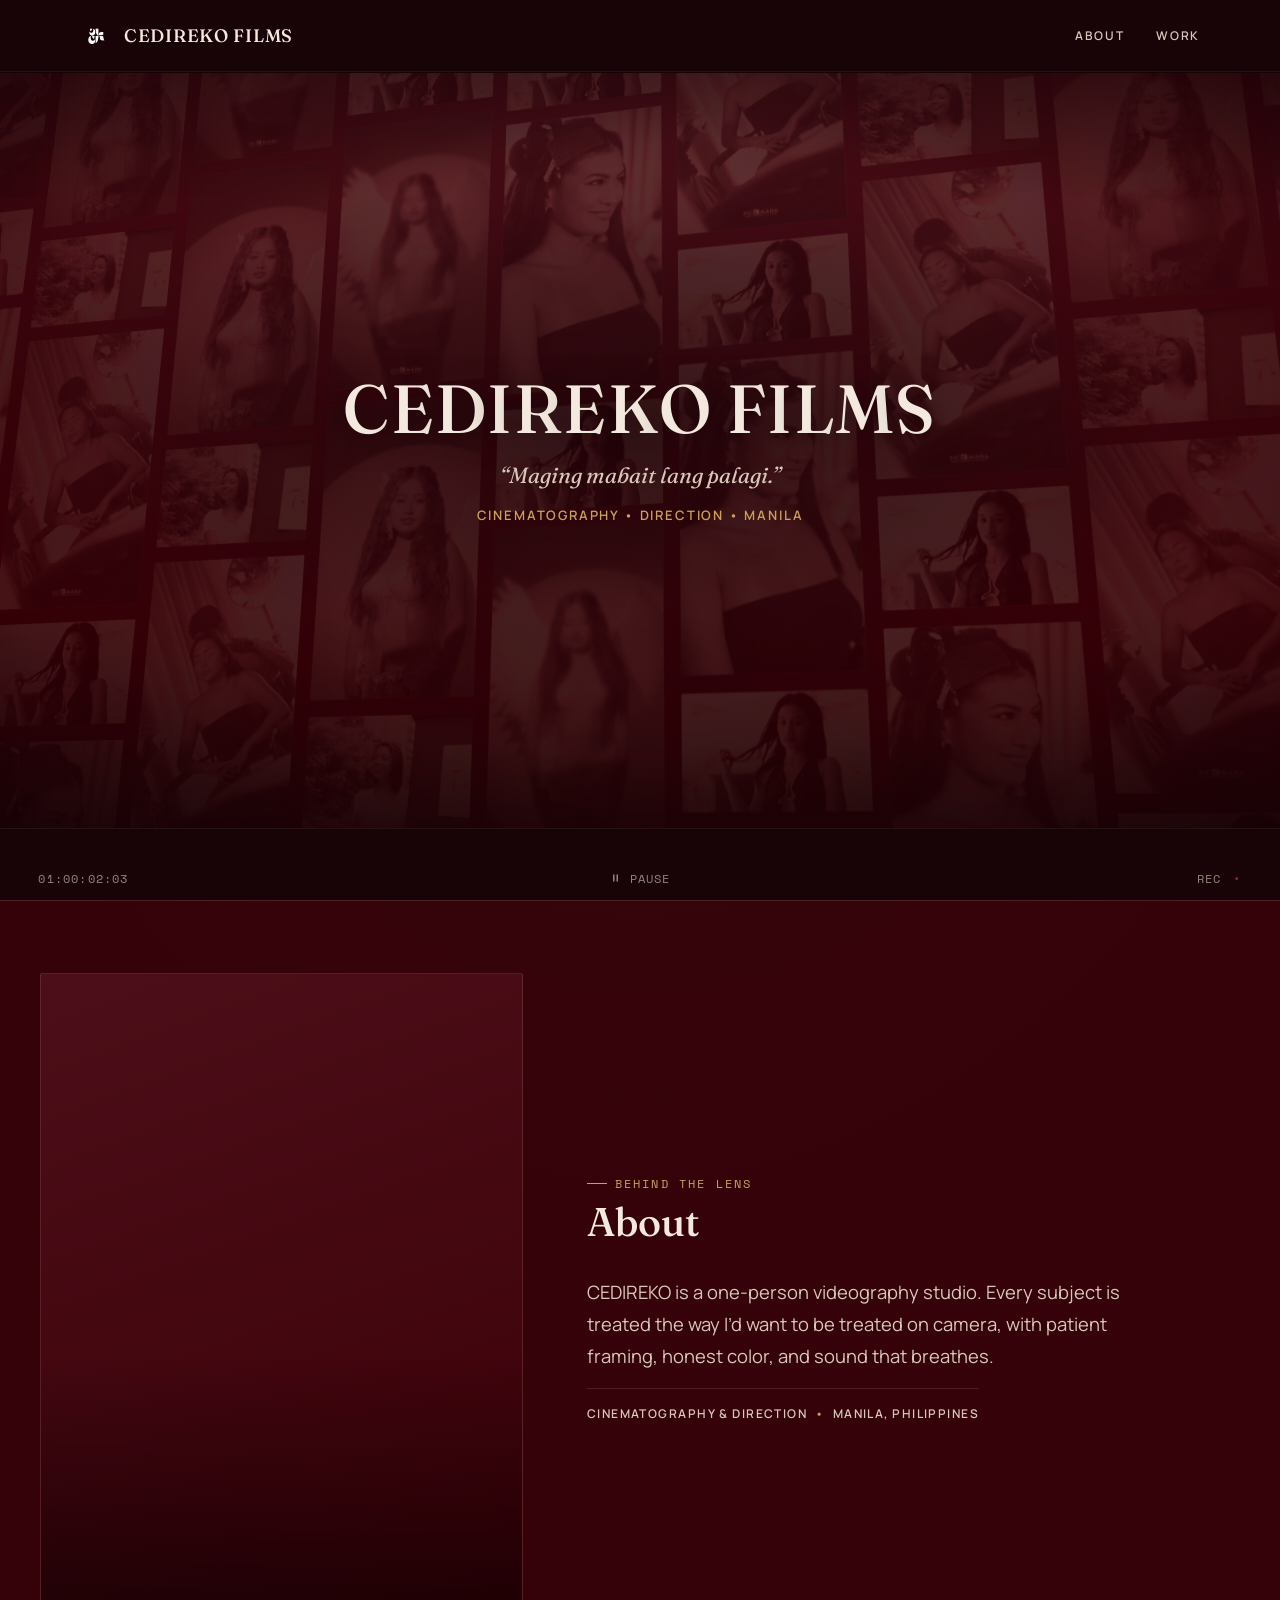
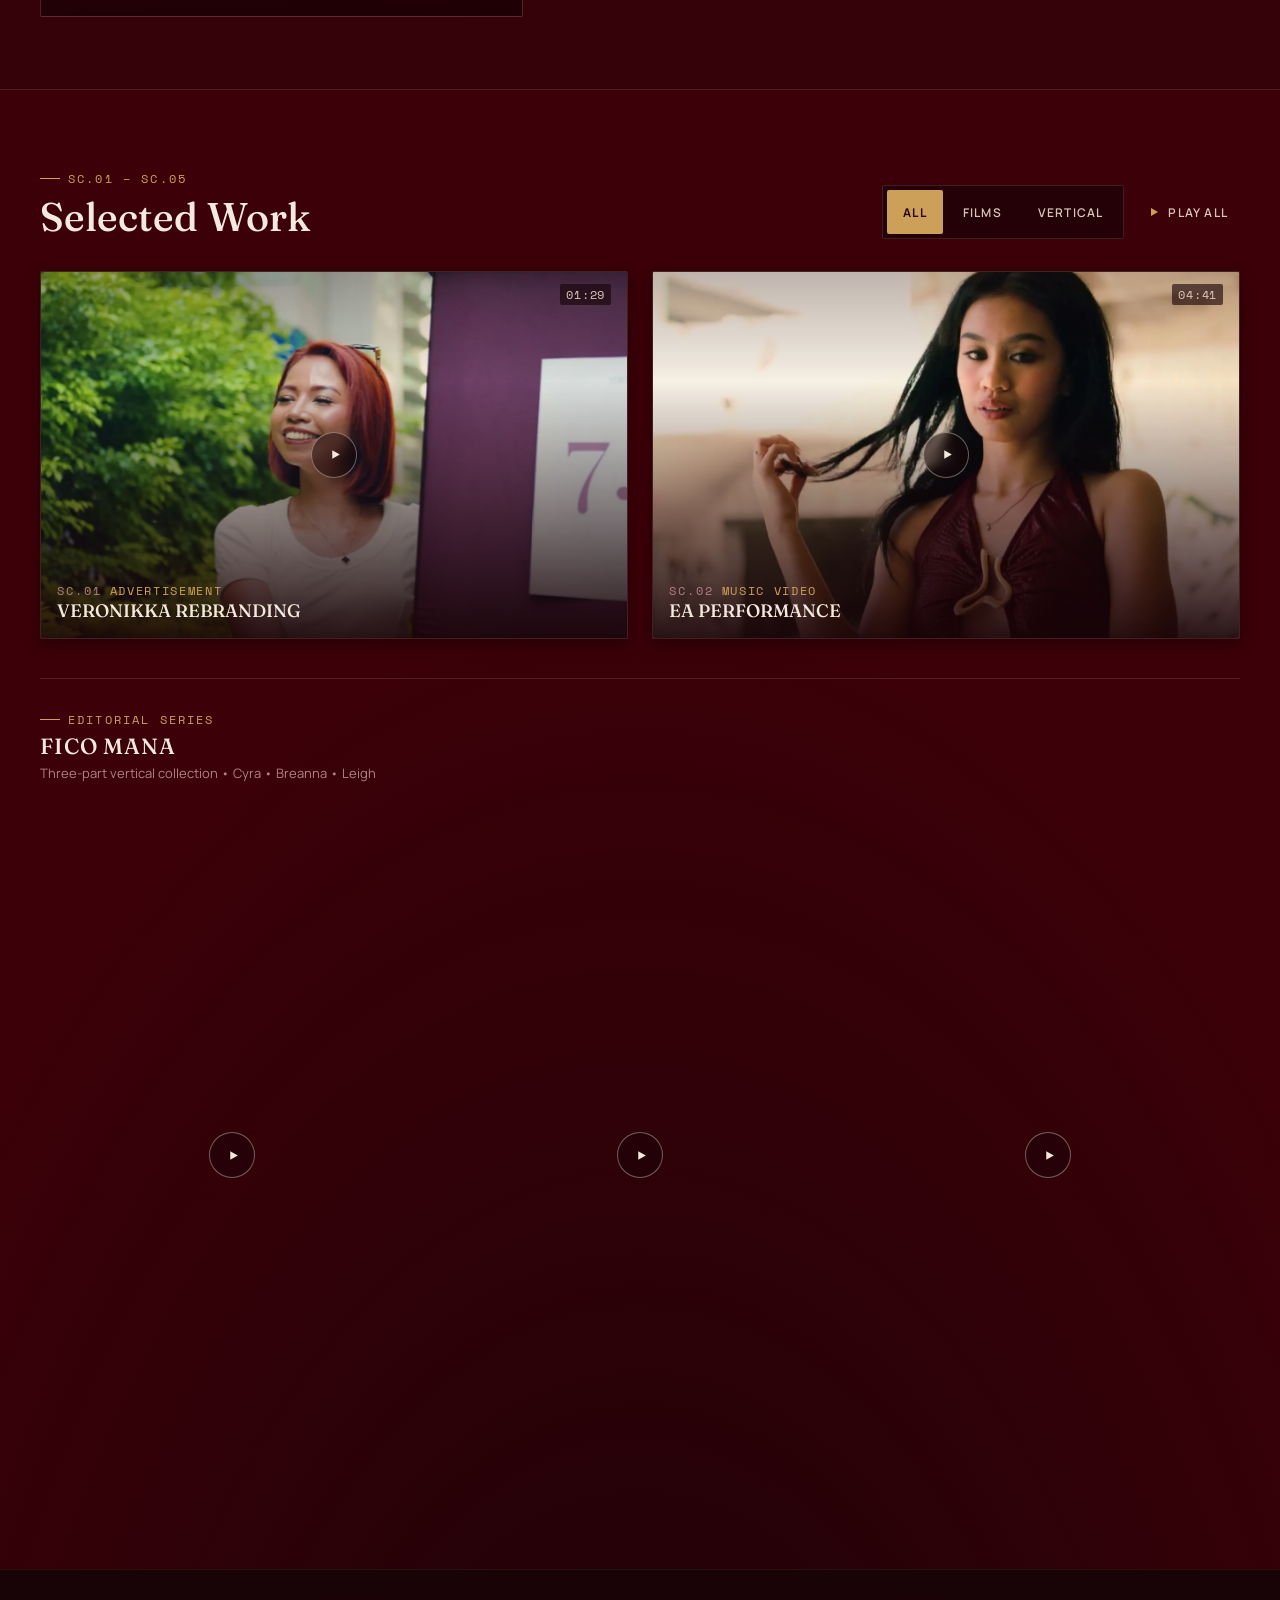
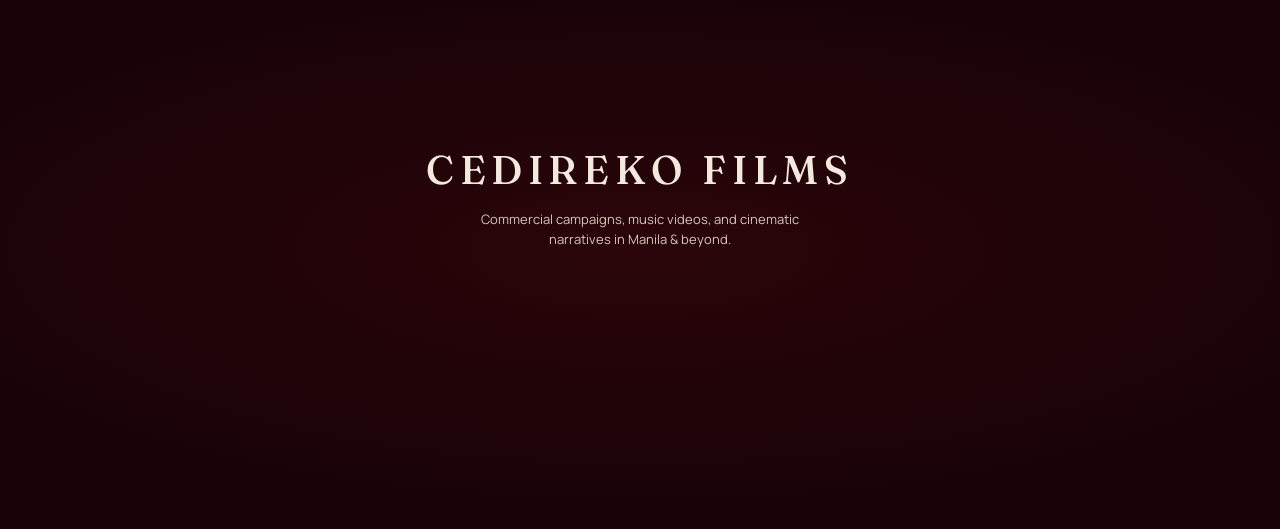
==== commit 466ea319: "share: link preview shows the hero og:image, twitter:image and JSON-LD now point to assets/og-hero.j" ====
--- a/index.html
+++ b/index.html
@@ -13,7 +13,7 @@
 <meta property="og:type" content="website">
 <meta property="og:title" content="CEDIREKO Films — Videographer in Manila, Philippines">
 <meta property="og:description" content="CEDIREKO Films is a videography studio in Manila, Philippines, crafting cinematic narratives, commercial campaigns, and vertical films.">
-<meta property="og:image" content="https://eysiarw.github.io/Cedireko-Films/assets/og-cover.jpg">
+<meta property="og:image" content="https://eysiarw.github.io/Cedireko-Films/assets/og-hero.jpg">
 <meta property="og:image:width" content="1200">
 <meta property="og:image:height" content="630">
 <meta property="og:url" content="https://eysiarw.github.io/Cedireko-Films/">
@@ -22,7 +22,7 @@
 <meta name="twitter:card" content="summary_large_image">
 <meta name="twitter:title" content="CEDIREKO Films — Videographer in Manila, Philippines">
 <meta name="twitter:description" content="CEDIREKO Films is a videography studio in Manila, Philippines, crafting cinematic narratives, commercial campaigns, and vertical films.">
-<meta name="twitter:image" content="https://eysiarw.github.io/Cedireko-Films/assets/og-cover.jpg">
+<meta name="twitter:image" content="https://eysiarw.github.io/Cedireko-Films/assets/og-hero.jpg">
 
 <!-- Structured Data (JSON-LD) -->
 <script type="application/ld+json">
@@ -32,7 +32,7 @@
   "name": "CEDIREKO Films",
   "url": "https://eysiarw.github.io/Cedireko-Films/",
   "logo": "https://eysiarw.github.io/Cedireko-Films/assets/CEDIREKO%20PNG.png",
-  "image": "https://eysiarw.github.io/Cedireko-Films/assets/og-cover.jpg",
+  "image": "https://eysiarw.github.io/Cedireko-Films/assets/og-hero.jpg",
   "address": {
     "@type": "PostalAddress",
     "addressLocality": "Manila",
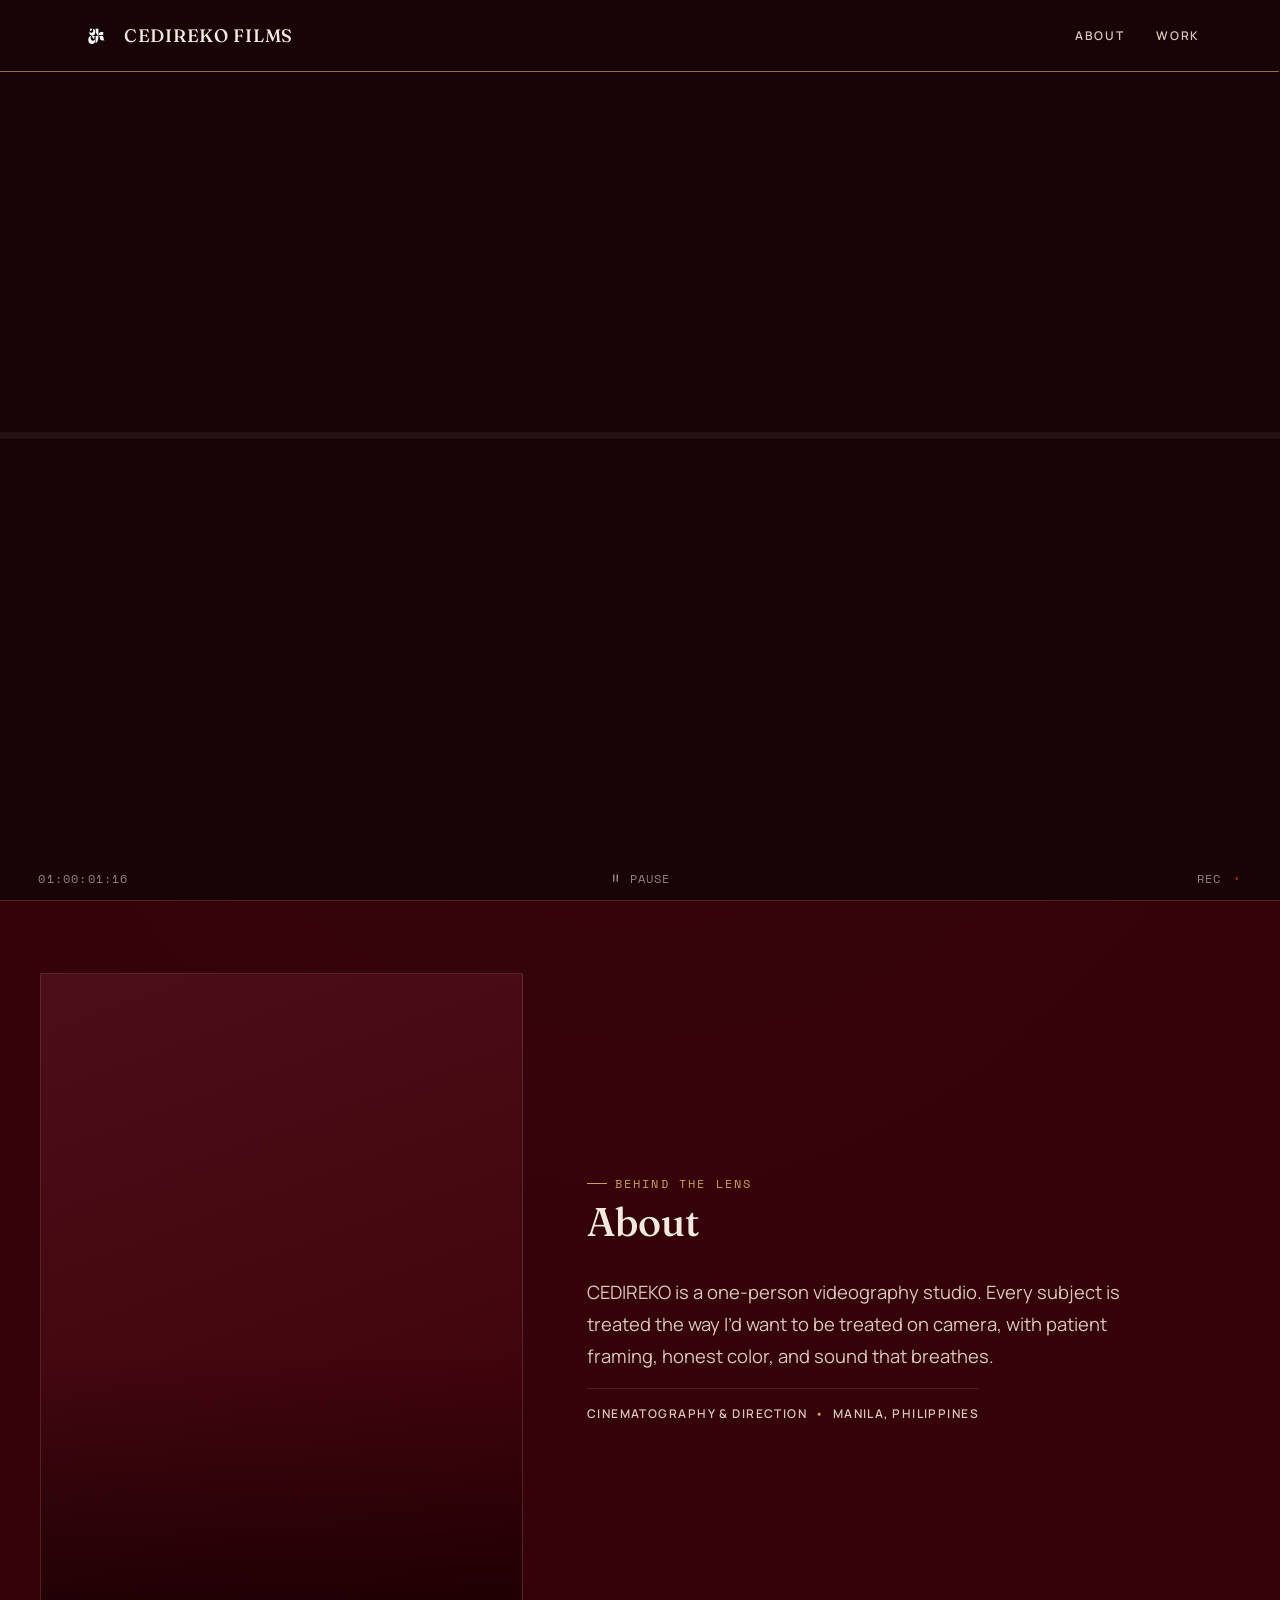
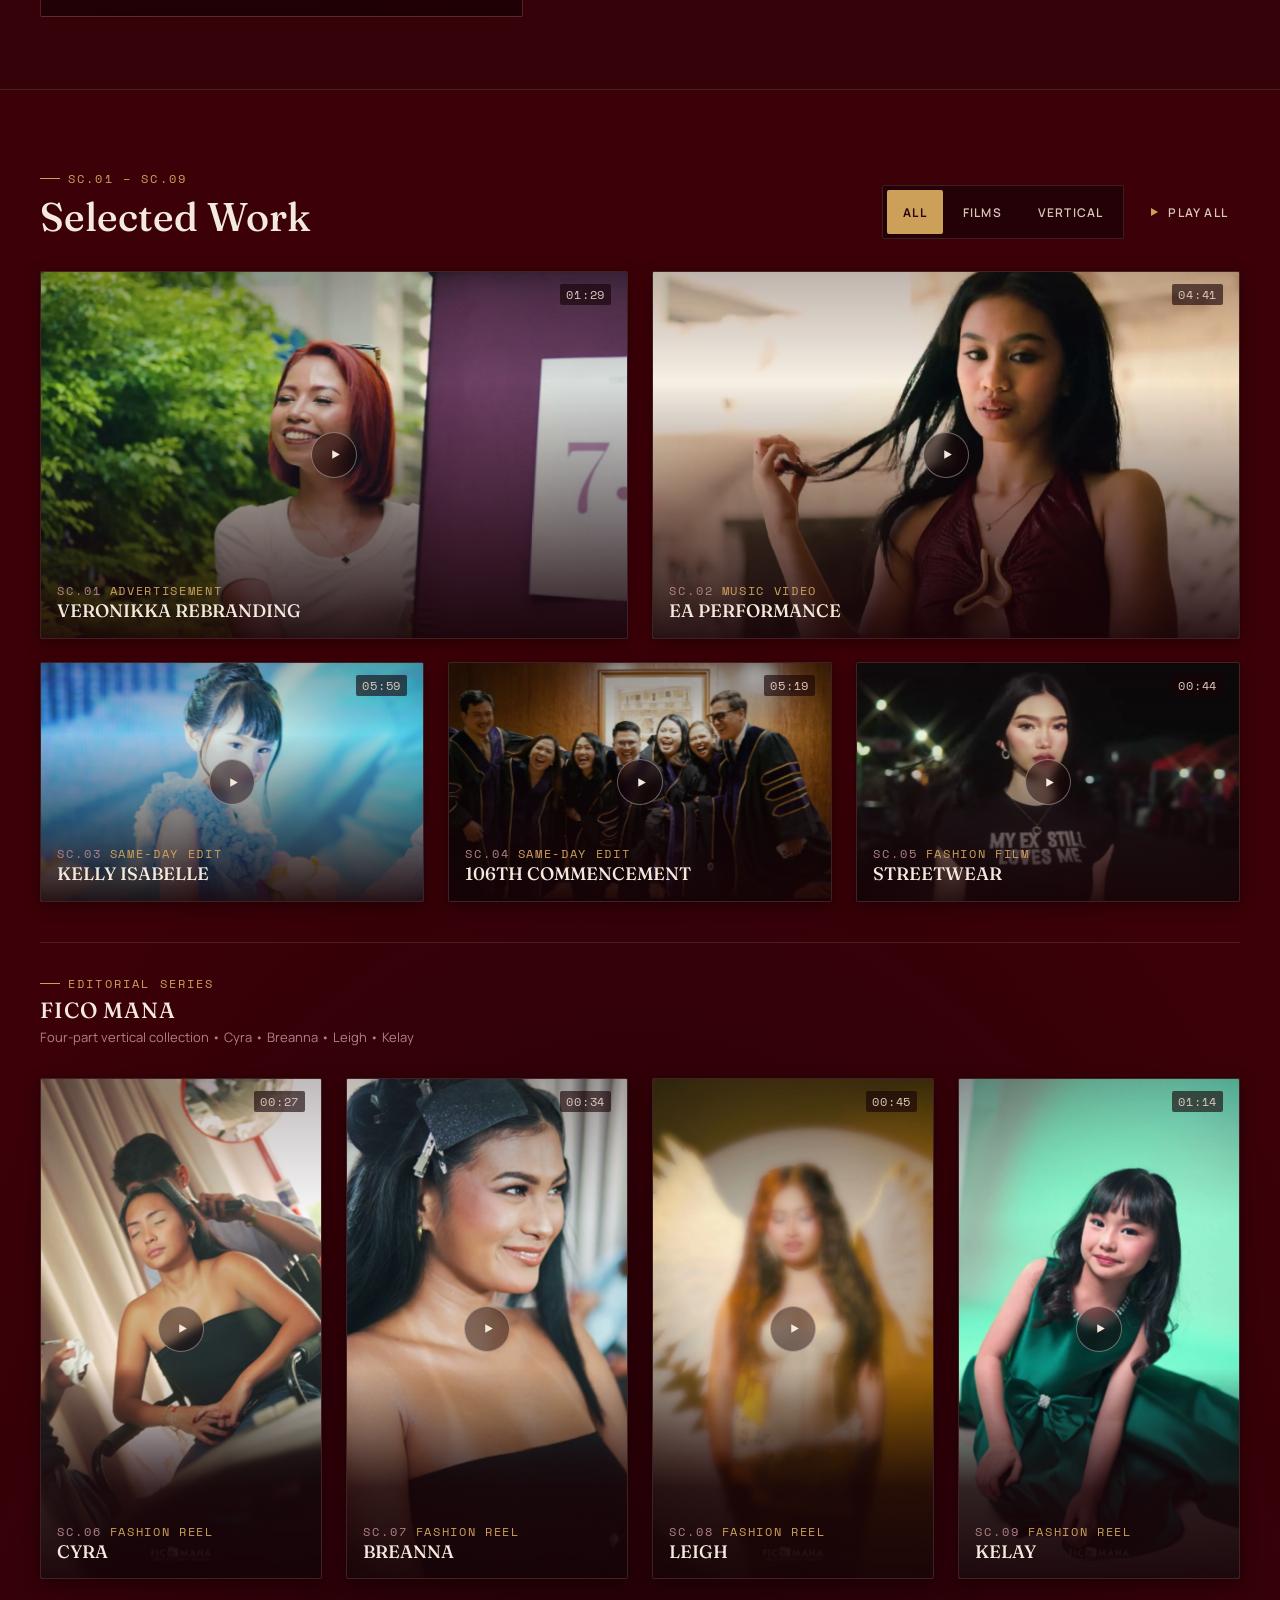
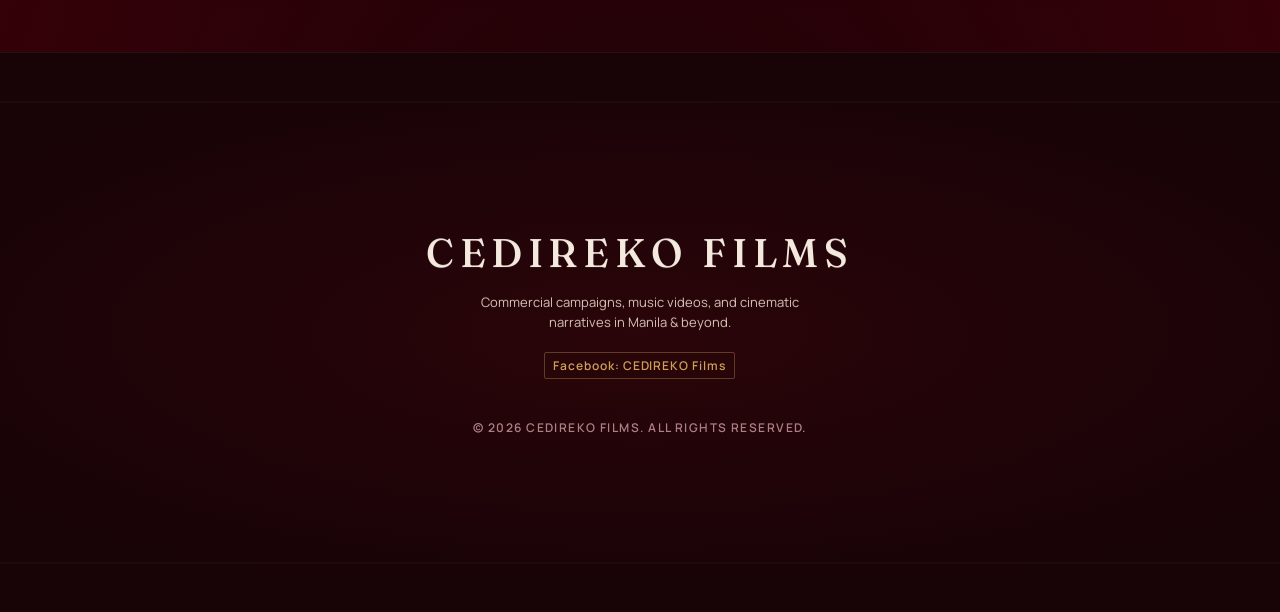
==== commit 776c5af1: "reel: four new films, and the hero wall shows every film once New cards: KELLY ISABELLE and 106TH CO" ====
--- a/index.html
+++ b/index.html
@@ -155,7 +155,7 @@
            Each tile shows its still, then plays its 3 s silent clip (name-preview.mp4).
            Entry format name:shape[:crop] - l = 16:10, p = 9:16, crop = share trimmed top and bottom -->
       <div class="drift-wall" data-drift-wall
-        data-tiles="veronikka:l cyra:p ea:l:0.1 breanna:p hero-loop:l leigh:p hero-loop-vertical:p"
+        data-tiles="veronikka:l cyra:p kelly:l breanna:p ea:l:0.1 kelay:p commencement:l leigh:p streetwear:l"
         data-tile-path="assets/posters/wall/"
         data-clip-path="projects/previews/"></div>
       <div class="hero__video-overlay"></div>
@@ -222,7 +222,7 @@
     <div class="section-container">
       <div class="section-head reel-head reveal">
         <div>
-          <span class="eyebrow" aria-hidden="true">SC.01 &ndash; SC.05</span>
+          <span class="eyebrow" aria-hidden="true">SC.01 &ndash; SC.09</span>
           <h2 id="reel-title" class="section-title">Selected Work</h2>
         </div>
         <div class="reel-actions">
@@ -271,61 +271,121 @@
           </div>
         </div>
 
+        <!-- Project 03: Kelly Isabelle (same-day edit) — a row of three from 900px -->
+        <div class="reel-card reel-card--third stagger-item" data-orientation="landscape" data-scene="SC.03" data-film="kelly" data-seek-time="172" tabindex="0" role="button" aria-label="Play Kelly Isabelle (Same-Day Edit)">
+          <div class="reel-thumb" style="background:linear-gradient(150deg,#5c1420,#2a0509 70%);"></div>
+          <video class="reel-video" data-src="projects/KELLY_ISABELLE_SDE_web.mp4" data-preview="projects/previews/kelly-preview.mp4" data-poster="assets/posters/kelly_isabelle.webp" muted loop playsinline preload="none"></video>
+          <div class="reel-tc"><span>05:59</span></div>
+          <div class="play-ring" aria-hidden="true"><svg viewBox="0 0 24 24" aria-hidden="true"><path d="M6 4l14 8-14 8V4z"/></svg></div>
+          <div class="reel-meta">
+            <div class="reel-meta-eyebrow">
+              <span class="reel-scene" aria-hidden="true">SC.03</span>
+              <span class="reel-cat">SAME-DAY EDIT</span>
+            </div>
+            <h3 class="reel-title">KELLY ISABELLE</h3>
+          </div>
+        </div>
+
+        <!-- Project 04: 106th Commencement (same-day edit) -->
+        <div class="reel-card reel-card--third stagger-item" data-orientation="landscape" data-scene="SC.04" data-film="commencement" data-seek-time="250" tabindex="0" role="button" aria-label="Play 106th Commencement (Same-Day Edit)">
+          <div class="reel-thumb" style="background:linear-gradient(150deg,#7a2233,#3c0008 70%);"></div>
+          <video class="reel-video" data-src="projects/SDE_PH_LAW_SCHOOL_web.mp4" data-preview="projects/previews/commencement-preview.mp4" data-poster="assets/posters/ph_law_school.webp" muted loop playsinline preload="none"></video>
+          <div class="reel-tc"><span>05:19</span></div>
+          <div class="play-ring" aria-hidden="true"><svg viewBox="0 0 24 24" aria-hidden="true"><path d="M6 4l14 8-14 8V4z"/></svg></div>
+          <div class="reel-meta">
+            <div class="reel-meta-eyebrow">
+              <span class="reel-scene" aria-hidden="true">SC.04</span>
+              <span class="reel-cat">SAME-DAY EDIT</span>
+            </div>
+            <h3 class="reel-title">106TH COMMENCEMENT</h3>
+          </div>
+        </div>
+
+        <!-- Project 05: Streetwear (fashion film) -->
+        <div class="reel-card reel-card--third stagger-item" data-orientation="landscape" data-scene="SC.05" data-film="streetwear" data-seek-time="27" tabindex="0" role="button" aria-label="Play Streetwear (Fashion Film)">
+          <div class="reel-thumb" style="background:linear-gradient(150deg,#5c1420,#2a0509 70%);"></div>
+          <video class="reel-video" data-src="projects/STREETWEAR_web.mp4" data-preview="projects/previews/streetwear-preview.mp4" data-poster="assets/posters/streetwear.webp" muted loop playsinline preload="none"></video>
+          <div class="reel-tc"><span>00:44</span></div>
+          <div class="play-ring" aria-hidden="true"><svg viewBox="0 0 24 24" aria-hidden="true"><path d="M6 4l14 8-14 8V4z"/></svg></div>
+          <div class="reel-meta">
+            <div class="reel-meta-eyebrow">
+              <span class="reel-scene" aria-hidden="true">SC.05</span>
+              <span class="reel-cat">FASHION FILM</span>
+            </div>
+            <h3 class="reel-title">STREETWEAR</h3>
+          </div>
+        </div>
+
         <!-- FICO MANA Series Header: Clean group label without bracket noise -->
         <div class="reel-series-header" data-series="ficomana">
           <div class="reel-series-header__inner">
             <span class="eyebrow">Editorial Series</span>
             <h3 class="reel-series-title">FICO MANA</h3>
-            <p class="reel-series-desc">Three-part vertical collection &bull; Cyra &bull; Breanna &bull; Leigh</p>
-            <span class="reel-series-count" id="reel-series-count" aria-hidden="true">01 / 03</span>
+            <p class="reel-series-desc">Four-part vertical collection&nbsp;&bull; Cyra&nbsp;&bull; Breanna&nbsp;&bull; Leigh&nbsp;&bull; Kelay</p>
+            <span class="reel-series-count" id="reel-series-count" aria-hidden="true">01 / 04</span>
           </div>
         </div>
 
         <!-- FICO MANA row: a swipe row on phones; display: contents (plain grid items) from 640px -->
         <div class="reel-series-row" data-series="ficomana">
 
-        <!-- Project 03: FICO MANA — Cyra -->
-        <div class="reel-card stagger-item" data-orientation="portrait" data-series="ficomana" data-scene="SC.03" data-film="cyra" data-seek-time="1.5" tabindex="0" role="button" aria-label="Play Fico Mana Cyra (Vertical Series Pt. 1)">
+        <!-- Project 06: FICO MANA — Cyra -->
+        <div class="reel-card stagger-item" data-orientation="portrait" data-series="ficomana" data-scene="SC.06" data-film="cyra" data-seek-time="1.5" tabindex="0" role="button" aria-label="Play Fico Mana Cyra (Vertical Series Pt. 1)">
           <div class="reel-thumb" style="background:linear-gradient(150deg,#6b1c28,#2a0509 70%);"></div>
           <video class="reel-video" data-src="projects/FICOMANA_CYRA_2_1_web.mp4" data-preview="projects/previews/cyra-preview.mp4" data-poster="assets/posters/ficomana_cyra.webp" muted loop playsinline preload="none"></video>
           <div class="reel-tc"><span>00:27</span></div>
           <div class="play-ring" aria-hidden="true"><svg viewBox="0 0 24 24" aria-hidden="true"><path d="M6 4l14 8-14 8V4z"/></svg></div>
           <div class="reel-meta">
             <div class="reel-meta-eyebrow">
-              <span class="reel-scene" aria-hidden="true">SC.03</span>
+              <span class="reel-scene" aria-hidden="true">SC.06</span>
               <span class="reel-cat">FASHION REEL</span>
             </div>
             <h3 class="reel-title">CYRA</h3>
           </div>
         </div>
 
-        <!-- Project 04: FICO MANA — Breanna -->
-        <div class="reel-card stagger-item" data-orientation="portrait" data-series="ficomana" data-scene="SC.04" data-film="breanna" data-seek-time="1.5" tabindex="0" role="button" aria-label="Play Fico Mana Breanna (Vertical Series Pt. 2)">
+        <!-- Project 07: FICO MANA — Breanna -->
+        <div class="reel-card stagger-item" data-orientation="portrait" data-series="ficomana" data-scene="SC.07" data-film="breanna" data-seek-time="1.5" tabindex="0" role="button" aria-label="Play Fico Mana Breanna (Vertical Series Pt. 2)">
           <div class="reel-thumb" style="background:linear-gradient(150deg,#6b1c28,#2a0509 70%);"></div>
           <video class="reel-video" data-src="projects/BREANNA_1_web.mp4" data-preview="projects/previews/breanna-preview.mp4" data-poster="assets/posters/ficomana_breanna.webp" muted loop playsinline preload="none"></video>
           <div class="reel-tc"><span>00:34</span></div>
           <div class="play-ring" aria-hidden="true"><svg viewBox="0 0 24 24" aria-hidden="true"><path d="M6 4l14 8-14 8V4z"/></svg></div>
           <div class="reel-meta">
             <div class="reel-meta-eyebrow">
-              <span class="reel-scene" aria-hidden="true">SC.04</span>
+              <span class="reel-scene" aria-hidden="true">SC.07</span>
               <span class="reel-cat">FASHION REEL</span>
             </div>
             <h3 class="reel-title">BREANNA</h3>
           </div>
         </div>
 
-        <!-- Project 05: FICO MANA — Leigh -->
-        <div class="reel-card stagger-item" data-orientation="portrait" data-series="ficomana" data-scene="SC.05" data-film="leigh" data-seek-time="1.5" tabindex="0" role="button" aria-label="Play Fico Mana Leigh (Vertical Series Pt. 3)">
+        <!-- Project 08: FICO MANA — Leigh -->
+        <div class="reel-card stagger-item" data-orientation="portrait" data-series="ficomana" data-scene="SC.08" data-film="leigh" data-seek-time="1.5" tabindex="0" role="button" aria-label="Play Fico Mana Leigh (Vertical Series Pt. 3)">
           <div class="reel-thumb" style="background:linear-gradient(150deg,#6b1c28,#2a0509 70%);"></div>
           <video class="reel-video" data-src="projects/FICOMANA_LEIGH_web.mp4" data-preview="projects/previews/leigh-preview.mp4" data-poster="assets/posters/ficomana_leigh.webp" muted loop playsinline preload="none"></video>
           <div class="reel-tc"><span>00:45</span></div>
           <div class="play-ring" aria-hidden="true"><svg viewBox="0 0 24 24" aria-hidden="true"><path d="M6 4l14 8-14 8V4z"/></svg></div>
           <div class="reel-meta">
             <div class="reel-meta-eyebrow">
-              <span class="reel-scene" aria-hidden="true">SC.05</span>
+              <span class="reel-scene" aria-hidden="true">SC.08</span>
               <span class="reel-cat">FASHION REEL</span>
             </div>
             <h3 class="reel-title">LEIGH</h3>
+          </div>
+        </div>
+
+        <!-- Project 09: FICO MANA — Kelay -->
+        <div class="reel-card stagger-item" data-orientation="portrait" data-series="ficomana" data-scene="SC.09" data-film="kelay" data-seek-time="5" tabindex="0" role="button" aria-label="Play Fico Mana Kelay (Vertical Series Pt. 4)">
+          <div class="reel-thumb" style="background:linear-gradient(150deg,#6b1c28,#2a0509 70%);"></div>
+          <video class="reel-video" data-src="projects/KELAY_REVISED_web.mp4" data-preview="projects/previews/kelay-preview.mp4" data-poster="assets/posters/ficomana_kelay.webp" muted loop playsinline preload="none"></video>
+          <div class="reel-tc"><span>01:14</span></div>
+          <div class="play-ring" aria-hidden="true"><svg viewBox="0 0 24 24" aria-hidden="true"><path d="M6 4l14 8-14 8V4z"/></svg></div>
+          <div class="reel-meta">
+            <div class="reel-meta-eyebrow">
+              <span class="reel-scene" aria-hidden="true">SC.09</span>
+              <span class="reel-cat">FASHION REEL</span>
+            </div>
+            <h3 class="reel-title">KELAY</h3>
           </div>
         </div>
 
--- a/style.css
+++ b/style.css
@@ -710,6 +710,10 @@
 .reel-grid .reel-card[data-film="cyra"] { --reveal-delay: 0.08s; }
 .reel-grid .reel-card[data-film="breanna"] { --reveal-delay: 0.2s; }
 .reel-grid .reel-card[data-film="leigh"] { --reveal-delay: 0.32s; }
+.reel-grid .reel-card[data-film="kelly"] { --reveal-delay: 0s; }
+.reel-grid .reel-card[data-film="commencement"] { --reveal-delay: 0.12s; }
+.reel-grid .reel-card[data-film="streetwear"] { --reveal-delay: 0.24s; }
+.reel-grid .reel-card[data-film="kelay"] { --reveal-delay: 0.44s; }
 
 @keyframes card-letterbox {
   from { clip-path: inset(50% 0 50% 0); }
@@ -1417,9 +1421,12 @@
   gap: var(--space-5);
 }
 
+/* 12 columns from 640px: films two to a row (span 6); the FICO MANA cards two to a
+   row, four from 1024px (span 3). Cards marked .reel-card--third sit three to a row
+   from 900px (span 4). */
 @media (min-width: 640px) {
   .reel-grid {
-    grid-template-columns: repeat(6, 1fr);
+    grid-template-columns: repeat(12, 1fr);
     gap: var(--space-5);
   }
 }
@@ -1498,10 +1505,17 @@
 
 @media (min-width: 640px) {
   .reel-grid[data-view="all"] .reel-card[data-orientation="landscape"] {
+    grid-column: span 6;
+  }
+  .reel-grid[data-view="all"] .reel-card[data-orientation="portrait"] {
+    grid-column: span 6;
+  }
+}
+
+/* Four vertical cards to a row once they are wide enough for their labels */
+@media (min-width: 1024px) {
+  .reel-grid[data-view="all"] .reel-card[data-orientation="portrait"] {
     grid-column: span 3;
-  }
-  .reel-grid[data-view="all"] .reel-card[data-orientation="portrait"] {
-    grid-column: span 2;
   }
 }
 
@@ -1517,7 +1531,14 @@
 
 @media (min-width: 640px) {
   .reel-grid[data-view="landscape"] .reel-card {
-    grid-column: span 3;
+    grid-column: span 6;
+  }
+}
+
+@media (min-width: 900px) {
+  .reel-grid[data-view="all"] .reel-card--third[data-orientation="landscape"],
+  .reel-grid[data-view="landscape"] .reel-card--third[data-orientation="landscape"] {
+    grid-column: span 4;
   }
 }
 
@@ -1532,11 +1553,17 @@
 
 @media (min-width: 640px) {
   .reel-grid[data-view="portrait"] .reel-card {
-    grid-column: span 2;
-  }
-}
-
-/* FICO MANA row: from 640px its cards are ordinary grid items. On phones the three
+    grid-column: span 6;
+  }
+}
+
+@media (min-width: 1024px) {
+  .reel-grid[data-view="portrait"] .reel-card {
+    grid-column: span 3;
+  }
+}
+
+/* FICO MANA row: from 640px its cards are ordinary grid items. On phones the four
    vertical films sit side by side in a row you swipe, the next one peeking in, so the
    series reads as one set. The row scrolls on its own; the page never scrolls sideways. */
 .reel-series-row {
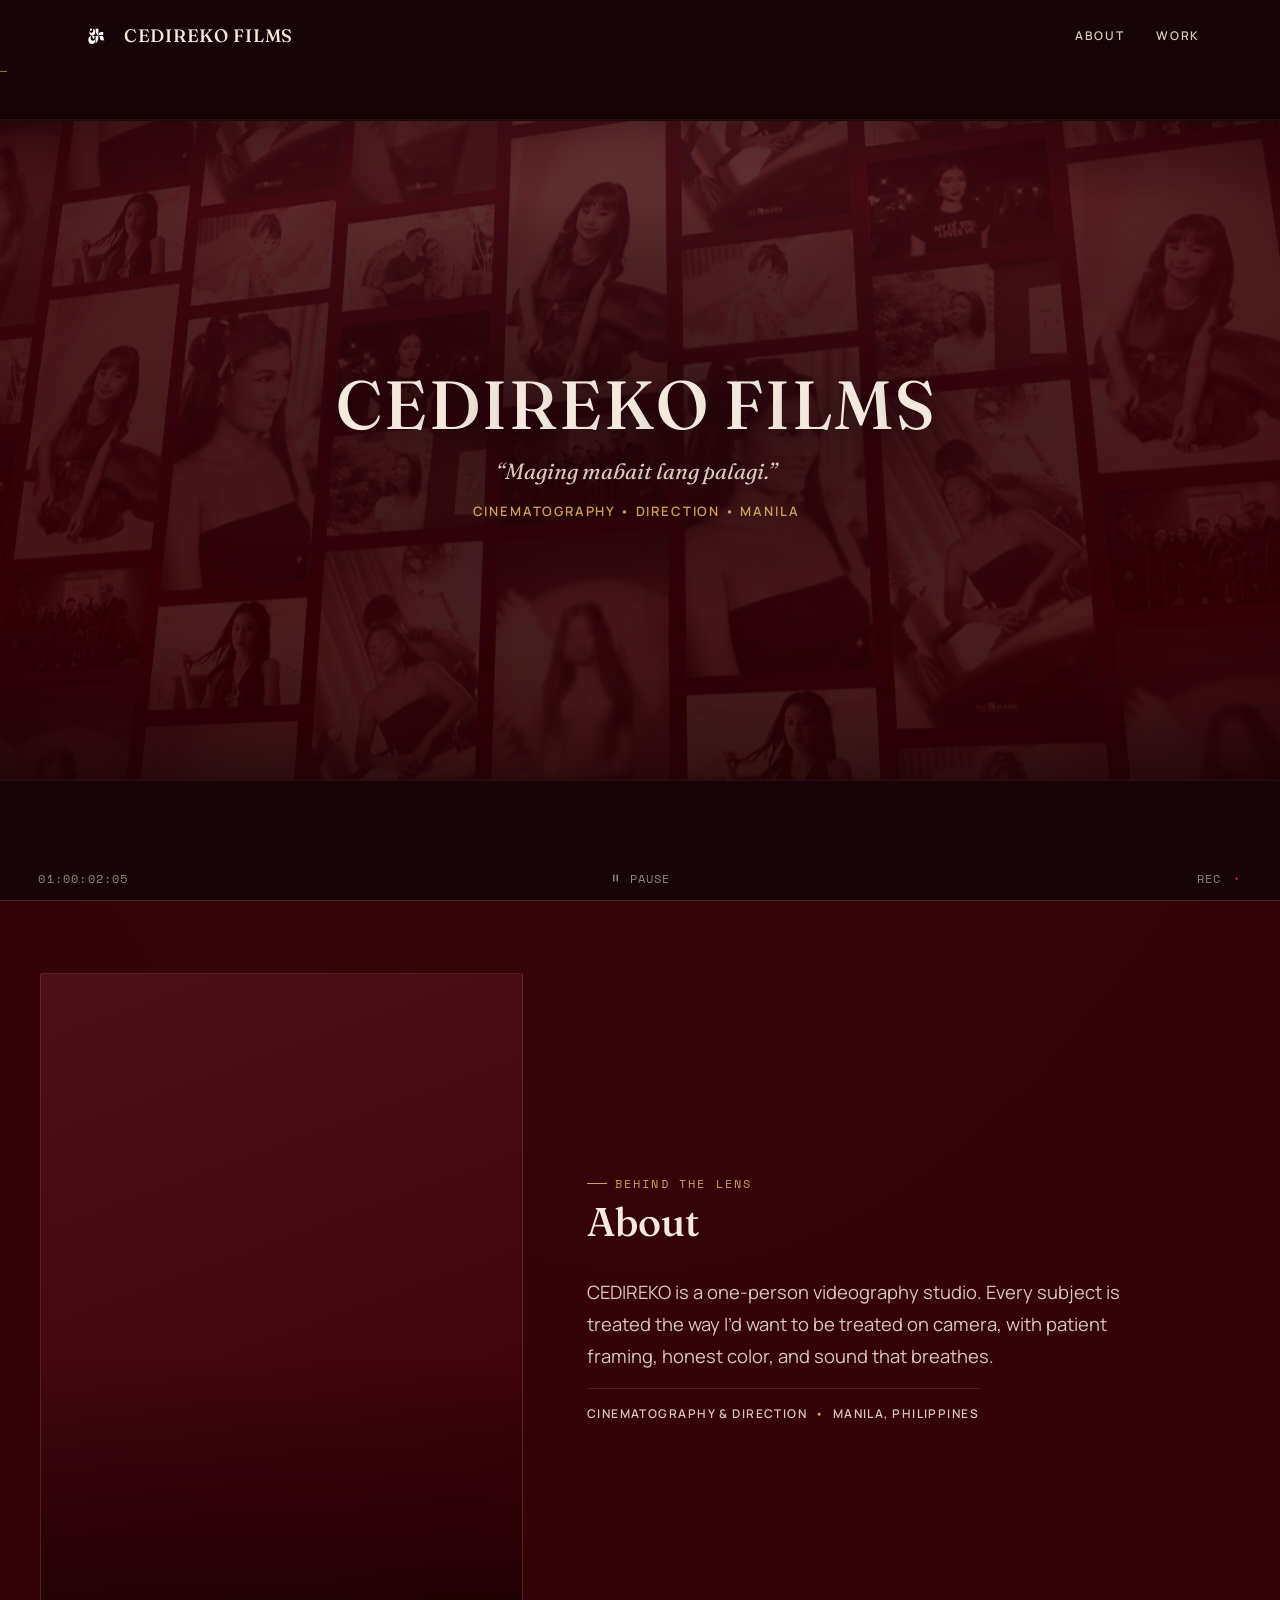
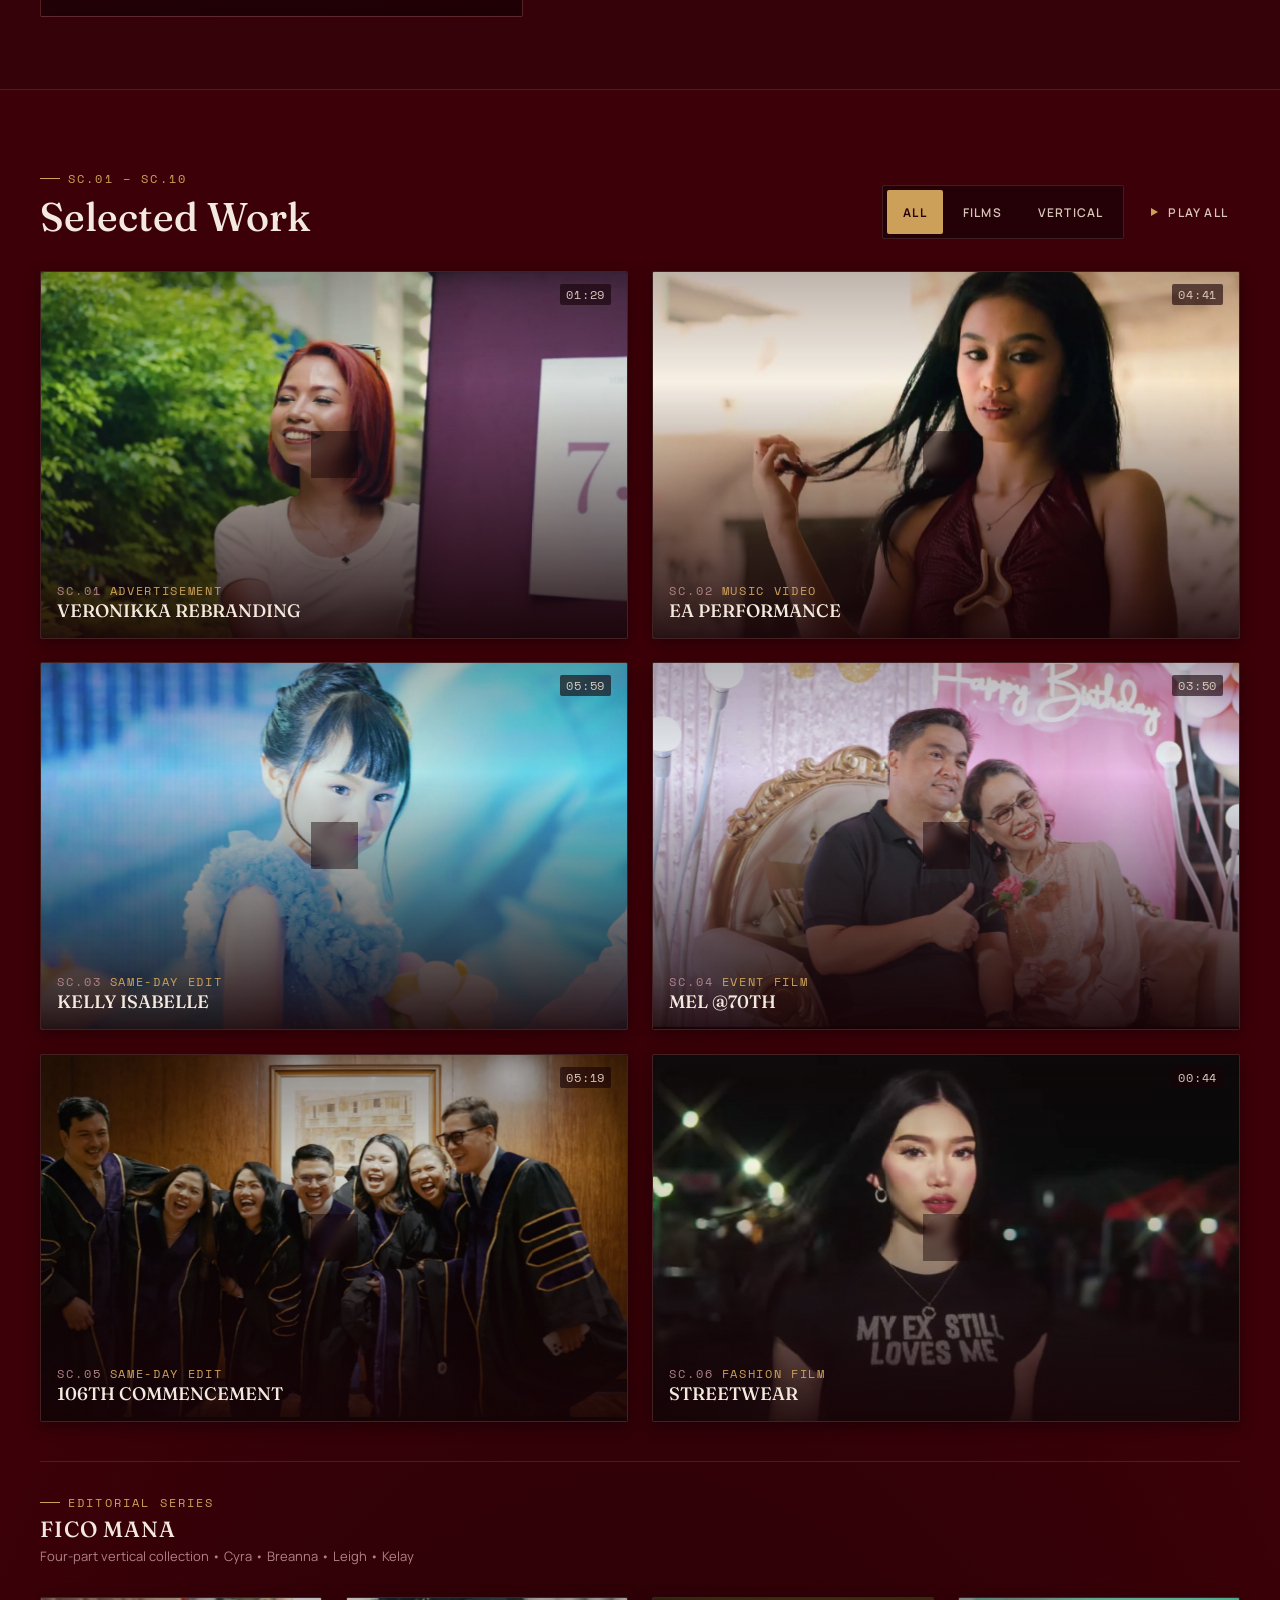
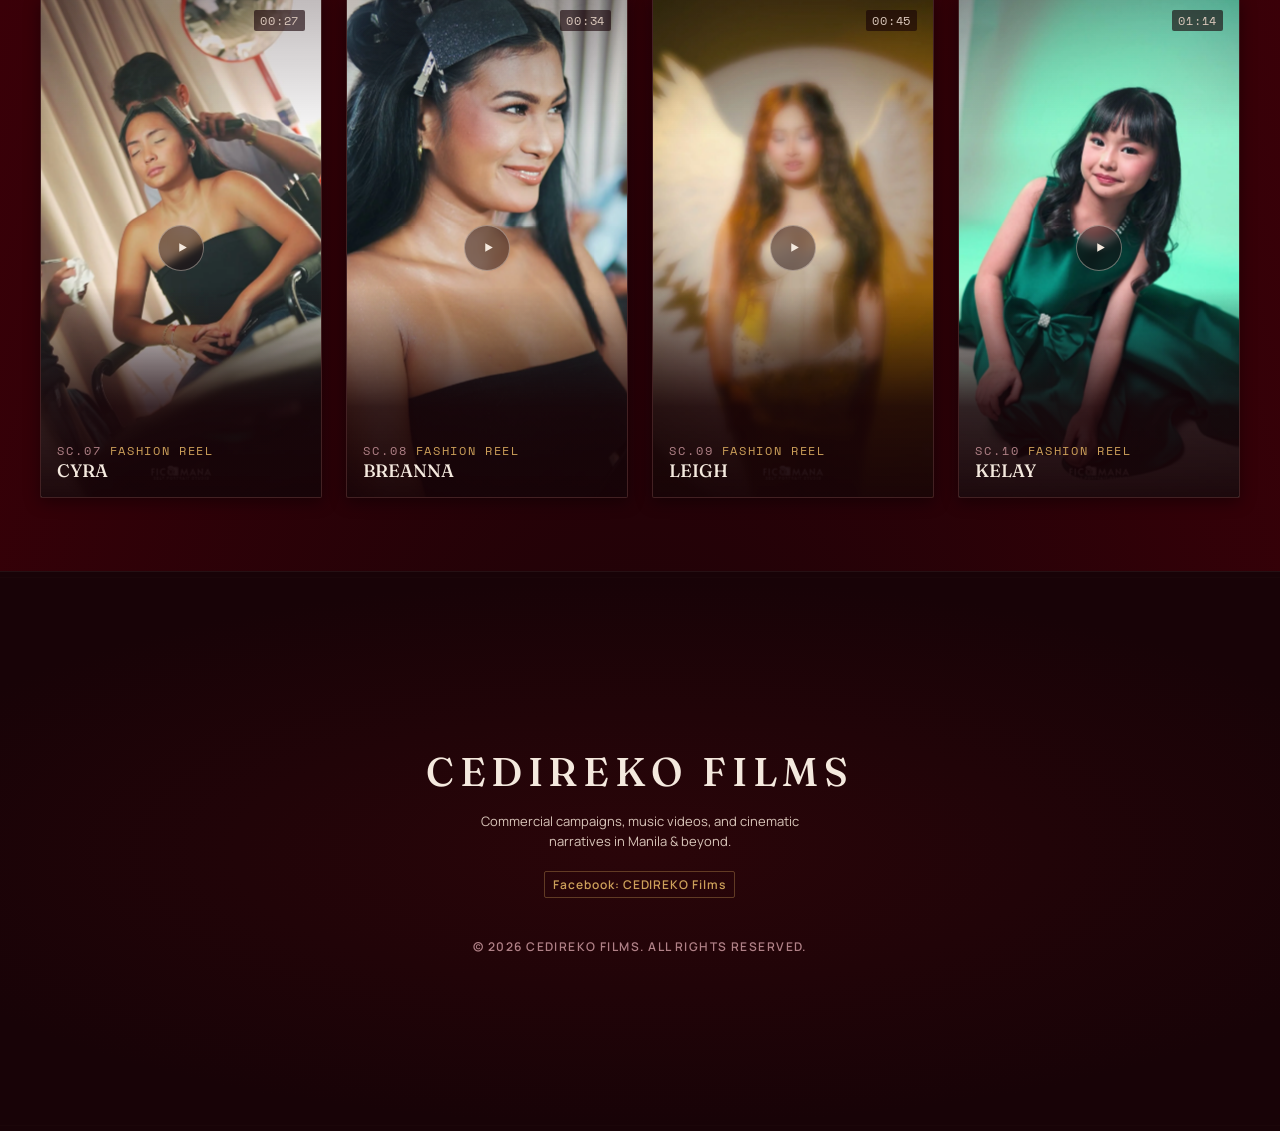
==== commit abc5180e: "reel: MEL @70TH, and the six films sit two to a row New card SC.04 MEL @70TH (Event Film, 03:50), a " ====
--- a/index.html
+++ b/index.html
@@ -155,7 +155,7 @@
            Each tile shows its still, then plays its 3 s silent clip (name-preview.mp4).
            Entry format name:shape[:crop] - l = 16:10, p = 9:16, crop = share trimmed top and bottom -->
       <div class="drift-wall" data-drift-wall
-        data-tiles="veronikka:l cyra:p kelly:l breanna:p ea:l:0.1 kelay:p commencement:l leigh:p streetwear:l"
+        data-tiles="veronikka:l cyra:p kelly:l breanna:p ea:l:0.1 kelay:p commencement:l leigh:p mel:l streetwear:l"
         data-tile-path="assets/posters/wall/"
         data-clip-path="projects/previews/"></div>
       <div class="hero__video-overlay"></div>
@@ -222,7 +222,7 @@
     <div class="section-container">
       <div class="section-head reel-head reveal">
         <div>
-          <span class="eyebrow" aria-hidden="true">SC.01 &ndash; SC.09</span>
+          <span class="eyebrow" aria-hidden="true">SC.01 &ndash; SC.10</span>
           <h2 id="reel-title" class="section-title">Selected Work</h2>
         </div>
         <div class="reel-actions">
@@ -271,8 +271,8 @@
           </div>
         </div>
 
-        <!-- Project 03: Kelly Isabelle (same-day edit) — a row of three from 900px -->
-        <div class="reel-card reel-card--third stagger-item" data-orientation="landscape" data-scene="SC.03" data-film="kelly" data-seek-time="172" tabindex="0" role="button" aria-label="Play Kelly Isabelle (Same-Day Edit)">
+        <!-- Project 03: Kelly Isabelle (same-day edit) -->
+        <div class="reel-card stagger-item" data-orientation="landscape" data-scene="SC.03" data-film="kelly" data-seek-time="172" tabindex="0" role="button" aria-label="Play Kelly Isabelle (Same-Day Edit)">
           <div class="reel-thumb" style="background:linear-gradient(150deg,#5c1420,#2a0509 70%);"></div>
           <video class="reel-video" data-src="projects/KELLY_ISABELLE_SDE_web.mp4" data-preview="projects/previews/kelly-preview.mp4" data-poster="assets/posters/kelly_isabelle.webp" muted loop playsinline preload="none"></video>
           <div class="reel-tc"><span>05:59</span></div>
@@ -286,30 +286,45 @@
           </div>
         </div>
 
-        <!-- Project 04: 106th Commencement (same-day edit) -->
-        <div class="reel-card reel-card--third stagger-item" data-orientation="landscape" data-scene="SC.04" data-film="commencement" data-seek-time="250" tabindex="0" role="button" aria-label="Play 106th Commencement (Same-Day Edit)">
+        <!-- Project 04: Mel @70th (70th birthday) -->
+        <div class="reel-card stagger-item" data-orientation="landscape" data-scene="SC.04" data-film="mel" data-seek-time="202" tabindex="0" role="button" aria-label="Play Mel @70th (Event Film)">
+          <div class="reel-thumb" style="background:linear-gradient(150deg,#7a2233,#3c0008 70%);"></div>
+          <video class="reel-video" data-src="projects/ATE_MEL_web.mp4" data-preview="projects/previews/mel-preview.mp4" data-poster="assets/posters/ate_mel.webp" muted loop playsinline preload="none"></video>
+          <div class="reel-tc"><span>03:50</span></div>
+          <div class="play-ring" aria-hidden="true"><svg viewBox="0 0 24 24" aria-hidden="true"><path d="M6 4l14 8-14 8V4z"/></svg></div>
+          <div class="reel-meta">
+            <div class="reel-meta-eyebrow">
+              <span class="reel-scene" aria-hidden="true">SC.04</span>
+              <span class="reel-cat">EVENT FILM</span>
+            </div>
+            <h3 class="reel-title">MEL @70TH</h3>
+          </div>
+        </div>
+
+        <!-- Project 05: 106th Commencement (same-day edit) -->
+        <div class="reel-card stagger-item" data-orientation="landscape" data-scene="SC.05" data-film="commencement" data-seek-time="250" tabindex="0" role="button" aria-label="Play 106th Commencement (Same-Day Edit)">
           <div class="reel-thumb" style="background:linear-gradient(150deg,#7a2233,#3c0008 70%);"></div>
           <video class="reel-video" data-src="projects/SDE_PH_LAW_SCHOOL_web.mp4" data-preview="projects/previews/commencement-preview.mp4" data-poster="assets/posters/ph_law_school.webp" muted loop playsinline preload="none"></video>
           <div class="reel-tc"><span>05:19</span></div>
           <div class="play-ring" aria-hidden="true"><svg viewBox="0 0 24 24" aria-hidden="true"><path d="M6 4l14 8-14 8V4z"/></svg></div>
           <div class="reel-meta">
             <div class="reel-meta-eyebrow">
-              <span class="reel-scene" aria-hidden="true">SC.04</span>
+              <span class="reel-scene" aria-hidden="true">SC.05</span>
               <span class="reel-cat">SAME-DAY EDIT</span>
             </div>
             <h3 class="reel-title">106TH COMMENCEMENT</h3>
           </div>
         </div>
 
-        <!-- Project 05: Streetwear (fashion film) -->
-        <div class="reel-card reel-card--third stagger-item" data-orientation="landscape" data-scene="SC.05" data-film="streetwear" data-seek-time="27" tabindex="0" role="button" aria-label="Play Streetwear (Fashion Film)">
+        <!-- Project 06: Streetwear (fashion film) -->
+        <div class="reel-card stagger-item" data-orientation="landscape" data-scene="SC.06" data-film="streetwear" data-seek-time="27" tabindex="0" role="button" aria-label="Play Streetwear (Fashion Film)">
           <div class="reel-thumb" style="background:linear-gradient(150deg,#5c1420,#2a0509 70%);"></div>
           <video class="reel-video" data-src="projects/STREETWEAR_web.mp4" data-preview="projects/previews/streetwear-preview.mp4" data-poster="assets/posters/streetwear.webp" muted loop playsinline preload="none"></video>
           <div class="reel-tc"><span>00:44</span></div>
           <div class="play-ring" aria-hidden="true"><svg viewBox="0 0 24 24" aria-hidden="true"><path d="M6 4l14 8-14 8V4z"/></svg></div>
           <div class="reel-meta">
             <div class="reel-meta-eyebrow">
-              <span class="reel-scene" aria-hidden="true">SC.05</span>
+              <span class="reel-scene" aria-hidden="true">SC.06</span>
               <span class="reel-cat">FASHION FILM</span>
             </div>
             <h3 class="reel-title">STREETWEAR</h3>
@@ -329,60 +344,60 @@
         <!-- FICO MANA row: a swipe row on phones; display: contents (plain grid items) from 640px -->
         <div class="reel-series-row" data-series="ficomana">
 
-        <!-- Project 06: FICO MANA — Cyra -->
-        <div class="reel-card stagger-item" data-orientation="portrait" data-series="ficomana" data-scene="SC.06" data-film="cyra" data-seek-time="1.5" tabindex="0" role="button" aria-label="Play Fico Mana Cyra (Vertical Series Pt. 1)">
+        <!-- Project 07: FICO MANA — Cyra -->
+        <div class="reel-card stagger-item" data-orientation="portrait" data-series="ficomana" data-scene="SC.07" data-film="cyra" data-seek-time="1.5" tabindex="0" role="button" aria-label="Play Fico Mana Cyra (Vertical Series Pt. 1)">
           <div class="reel-thumb" style="background:linear-gradient(150deg,#6b1c28,#2a0509 70%);"></div>
           <video class="reel-video" data-src="projects/FICOMANA_CYRA_2_1_web.mp4" data-preview="projects/previews/cyra-preview.mp4" data-poster="assets/posters/ficomana_cyra.webp" muted loop playsinline preload="none"></video>
           <div class="reel-tc"><span>00:27</span></div>
           <div class="play-ring" aria-hidden="true"><svg viewBox="0 0 24 24" aria-hidden="true"><path d="M6 4l14 8-14 8V4z"/></svg></div>
           <div class="reel-meta">
             <div class="reel-meta-eyebrow">
-              <span class="reel-scene" aria-hidden="true">SC.06</span>
+              <span class="reel-scene" aria-hidden="true">SC.07</span>
               <span class="reel-cat">FASHION REEL</span>
             </div>
             <h3 class="reel-title">CYRA</h3>
           </div>
         </div>
 
-        <!-- Project 07: FICO MANA — Breanna -->
-        <div class="reel-card stagger-item" data-orientation="portrait" data-series="ficomana" data-scene="SC.07" data-film="breanna" data-seek-time="1.5" tabindex="0" role="button" aria-label="Play Fico Mana Breanna (Vertical Series Pt. 2)">
+        <!-- Project 08: FICO MANA — Breanna -->
+        <div class="reel-card stagger-item" data-orientation="portrait" data-series="ficomana" data-scene="SC.08" data-film="breanna" data-seek-time="1.5" tabindex="0" role="button" aria-label="Play Fico Mana Breanna (Vertical Series Pt. 2)">
           <div class="reel-thumb" style="background:linear-gradient(150deg,#6b1c28,#2a0509 70%);"></div>
           <video class="reel-video" data-src="projects/BREANNA_1_web.mp4" data-preview="projects/previews/breanna-preview.mp4" data-poster="assets/posters/ficomana_breanna.webp" muted loop playsinline preload="none"></video>
           <div class="reel-tc"><span>00:34</span></div>
           <div class="play-ring" aria-hidden="true"><svg viewBox="0 0 24 24" aria-hidden="true"><path d="M6 4l14 8-14 8V4z"/></svg></div>
           <div class="reel-meta">
             <div class="reel-meta-eyebrow">
-              <span class="reel-scene" aria-hidden="true">SC.07</span>
+              <span class="reel-scene" aria-hidden="true">SC.08</span>
               <span class="reel-cat">FASHION REEL</span>
             </div>
             <h3 class="reel-title">BREANNA</h3>
           </div>
         </div>
 
-        <!-- Project 08: FICO MANA — Leigh -->
-        <div class="reel-card stagger-item" data-orientation="portrait" data-series="ficomana" data-scene="SC.08" data-film="leigh" data-seek-time="1.5" tabindex="0" role="button" aria-label="Play Fico Mana Leigh (Vertical Series Pt. 3)">
+        <!-- Project 09: FICO MANA — Leigh -->
+        <div class="reel-card stagger-item" data-orientation="portrait" data-series="ficomana" data-scene="SC.09" data-film="leigh" data-seek-time="1.5" tabindex="0" role="button" aria-label="Play Fico Mana Leigh (Vertical Series Pt. 3)">
           <div class="reel-thumb" style="background:linear-gradient(150deg,#6b1c28,#2a0509 70%);"></div>
           <video class="reel-video" data-src="projects/FICOMANA_LEIGH_web.mp4" data-preview="projects/previews/leigh-preview.mp4" data-poster="assets/posters/ficomana_leigh.webp" muted loop playsinline preload="none"></video>
           <div class="reel-tc"><span>00:45</span></div>
           <div class="play-ring" aria-hidden="true"><svg viewBox="0 0 24 24" aria-hidden="true"><path d="M6 4l14 8-14 8V4z"/></svg></div>
           <div class="reel-meta">
             <div class="reel-meta-eyebrow">
-              <span class="reel-scene" aria-hidden="true">SC.08</span>
+              <span class="reel-scene" aria-hidden="true">SC.09</span>
               <span class="reel-cat">FASHION REEL</span>
             </div>
             <h3 class="reel-title">LEIGH</h3>
           </div>
         </div>
 
-        <!-- Project 09: FICO MANA — Kelay -->
-        <div class="reel-card stagger-item" data-orientation="portrait" data-series="ficomana" data-scene="SC.09" data-film="kelay" data-seek-time="5" tabindex="0" role="button" aria-label="Play Fico Mana Kelay (Vertical Series Pt. 4)">
+        <!-- Project 10: FICO MANA — Kelay -->
+        <div class="reel-card stagger-item" data-orientation="portrait" data-series="ficomana" data-scene="SC.10" data-film="kelay" data-seek-time="5" tabindex="0" role="button" aria-label="Play Fico Mana Kelay (Vertical Series Pt. 4)">
           <div class="reel-thumb" style="background:linear-gradient(150deg,#6b1c28,#2a0509 70%);"></div>
           <video class="reel-video" data-src="projects/KELAY_REVISED_web.mp4" data-preview="projects/previews/kelay-preview.mp4" data-poster="assets/posters/ficomana_kelay.webp" muted loop playsinline preload="none"></video>
           <div class="reel-tc"><span>01:14</span></div>
           <div class="play-ring" aria-hidden="true"><svg viewBox="0 0 24 24" aria-hidden="true"><path d="M6 4l14 8-14 8V4z"/></svg></div>
           <div class="reel-meta">
             <div class="reel-meta-eyebrow">
-              <span class="reel-scene" aria-hidden="true">SC.09</span>
+              <span class="reel-scene" aria-hidden="true">SC.10</span>
               <span class="reel-cat">FASHION REEL</span>
             </div>
             <h3 class="reel-title">KELAY</h3>
--- a/style.css
+++ b/style.css
@@ -711,8 +711,9 @@
 .reel-grid .reel-card[data-film="breanna"] { --reveal-delay: 0.2s; }
 .reel-grid .reel-card[data-film="leigh"] { --reveal-delay: 0.32s; }
 .reel-grid .reel-card[data-film="kelly"] { --reveal-delay: 0s; }
-.reel-grid .reel-card[data-film="commencement"] { --reveal-delay: 0.12s; }
-.reel-grid .reel-card[data-film="streetwear"] { --reveal-delay: 0.24s; }
+.reel-grid .reel-card[data-film="mel"] { --reveal-delay: 0.12s; }
+.reel-grid .reel-card[data-film="commencement"] { --reveal-delay: 0s; }
+.reel-grid .reel-card[data-film="streetwear"] { --reveal-delay: 0.12s; }
 .reel-grid .reel-card[data-film="kelay"] { --reveal-delay: 0.44s; }
 
 @keyframes card-letterbox {
@@ -1422,8 +1423,7 @@
 }
 
 /* 12 columns from 640px: films two to a row (span 6); the FICO MANA cards two to a
-   row, four from 1024px (span 3). Cards marked .reel-card--third sit three to a row
-   from 900px (span 4). */
+   row, four from 1024px (span 3). */
 @media (min-width: 640px) {
   .reel-grid {
     grid-template-columns: repeat(12, 1fr);
@@ -1532,13 +1532,6 @@
 @media (min-width: 640px) {
   .reel-grid[data-view="landscape"] .reel-card {
     grid-column: span 6;
-  }
-}
-
-@media (min-width: 900px) {
-  .reel-grid[data-view="all"] .reel-card--third[data-orientation="landscape"],
-  .reel-grid[data-view="landscape"] .reel-card--third[data-orientation="landscape"] {
-    grid-column: span 4;
   }
 }
 
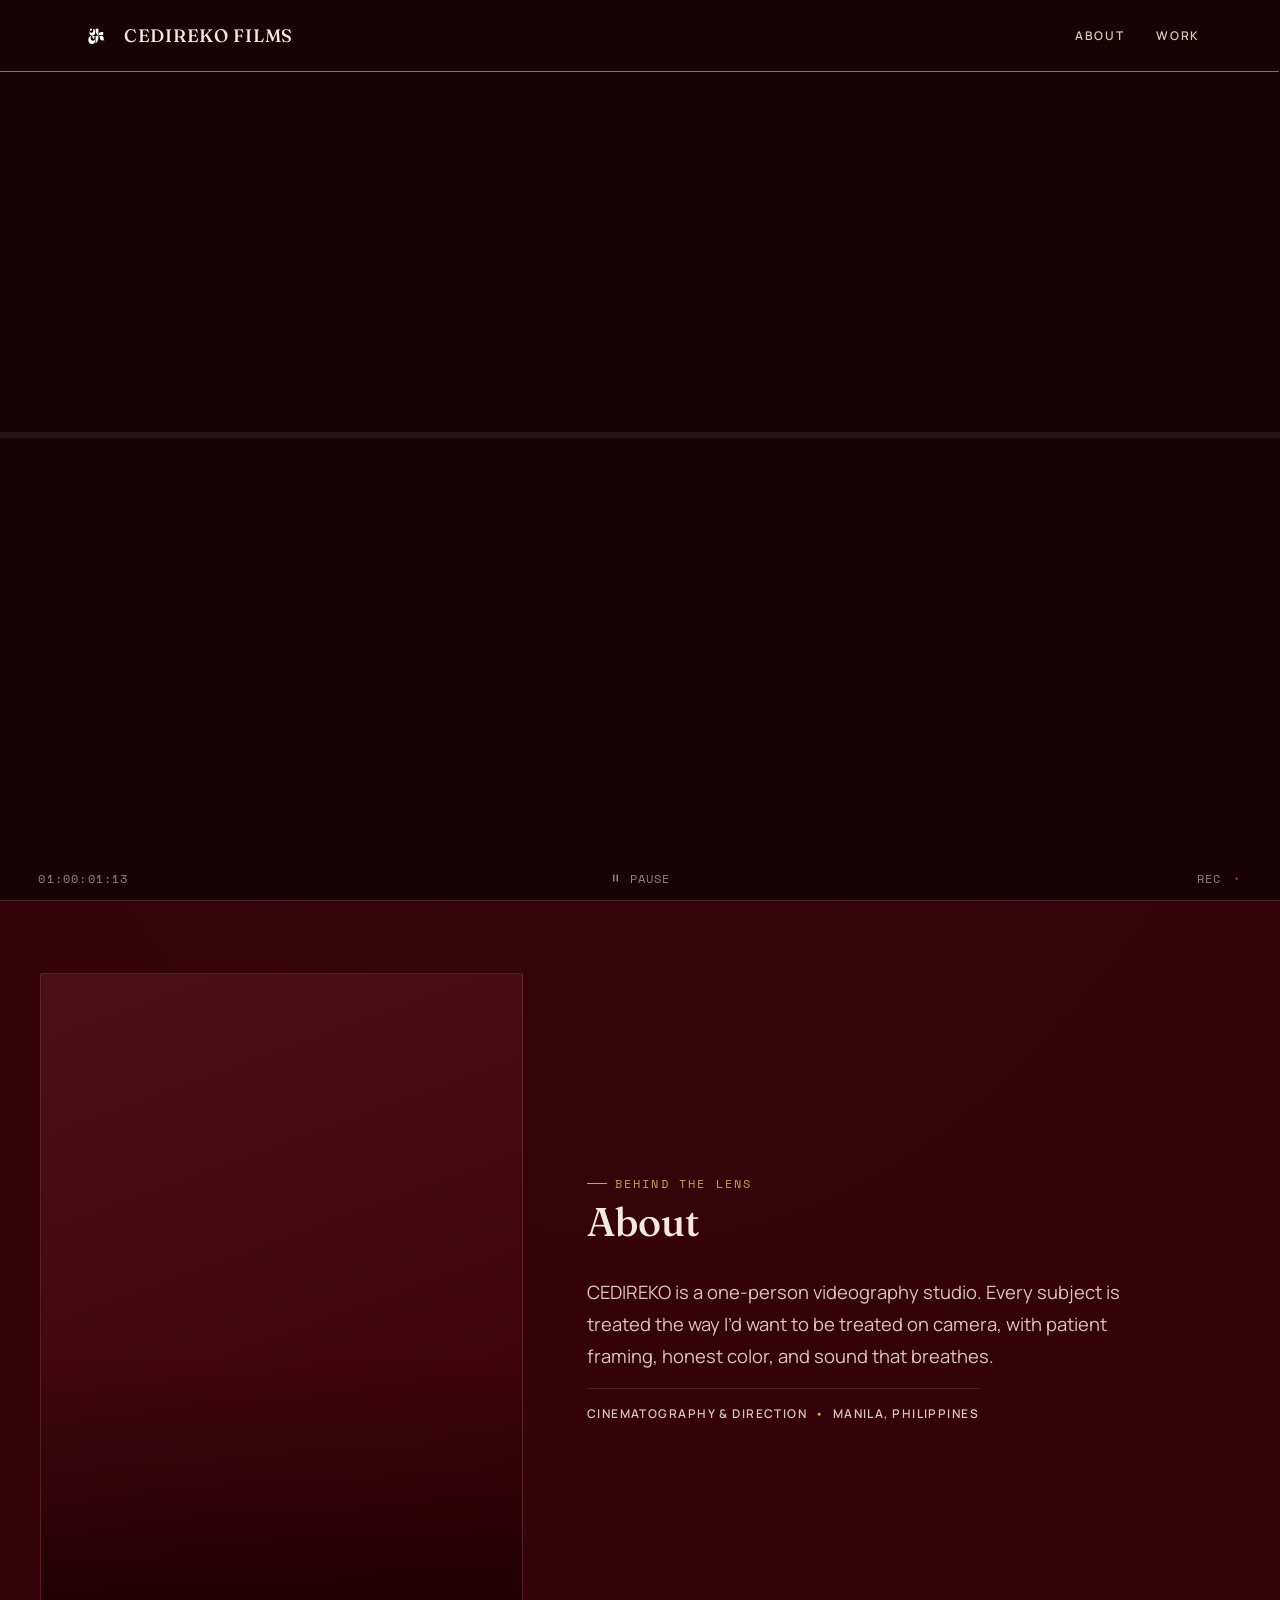
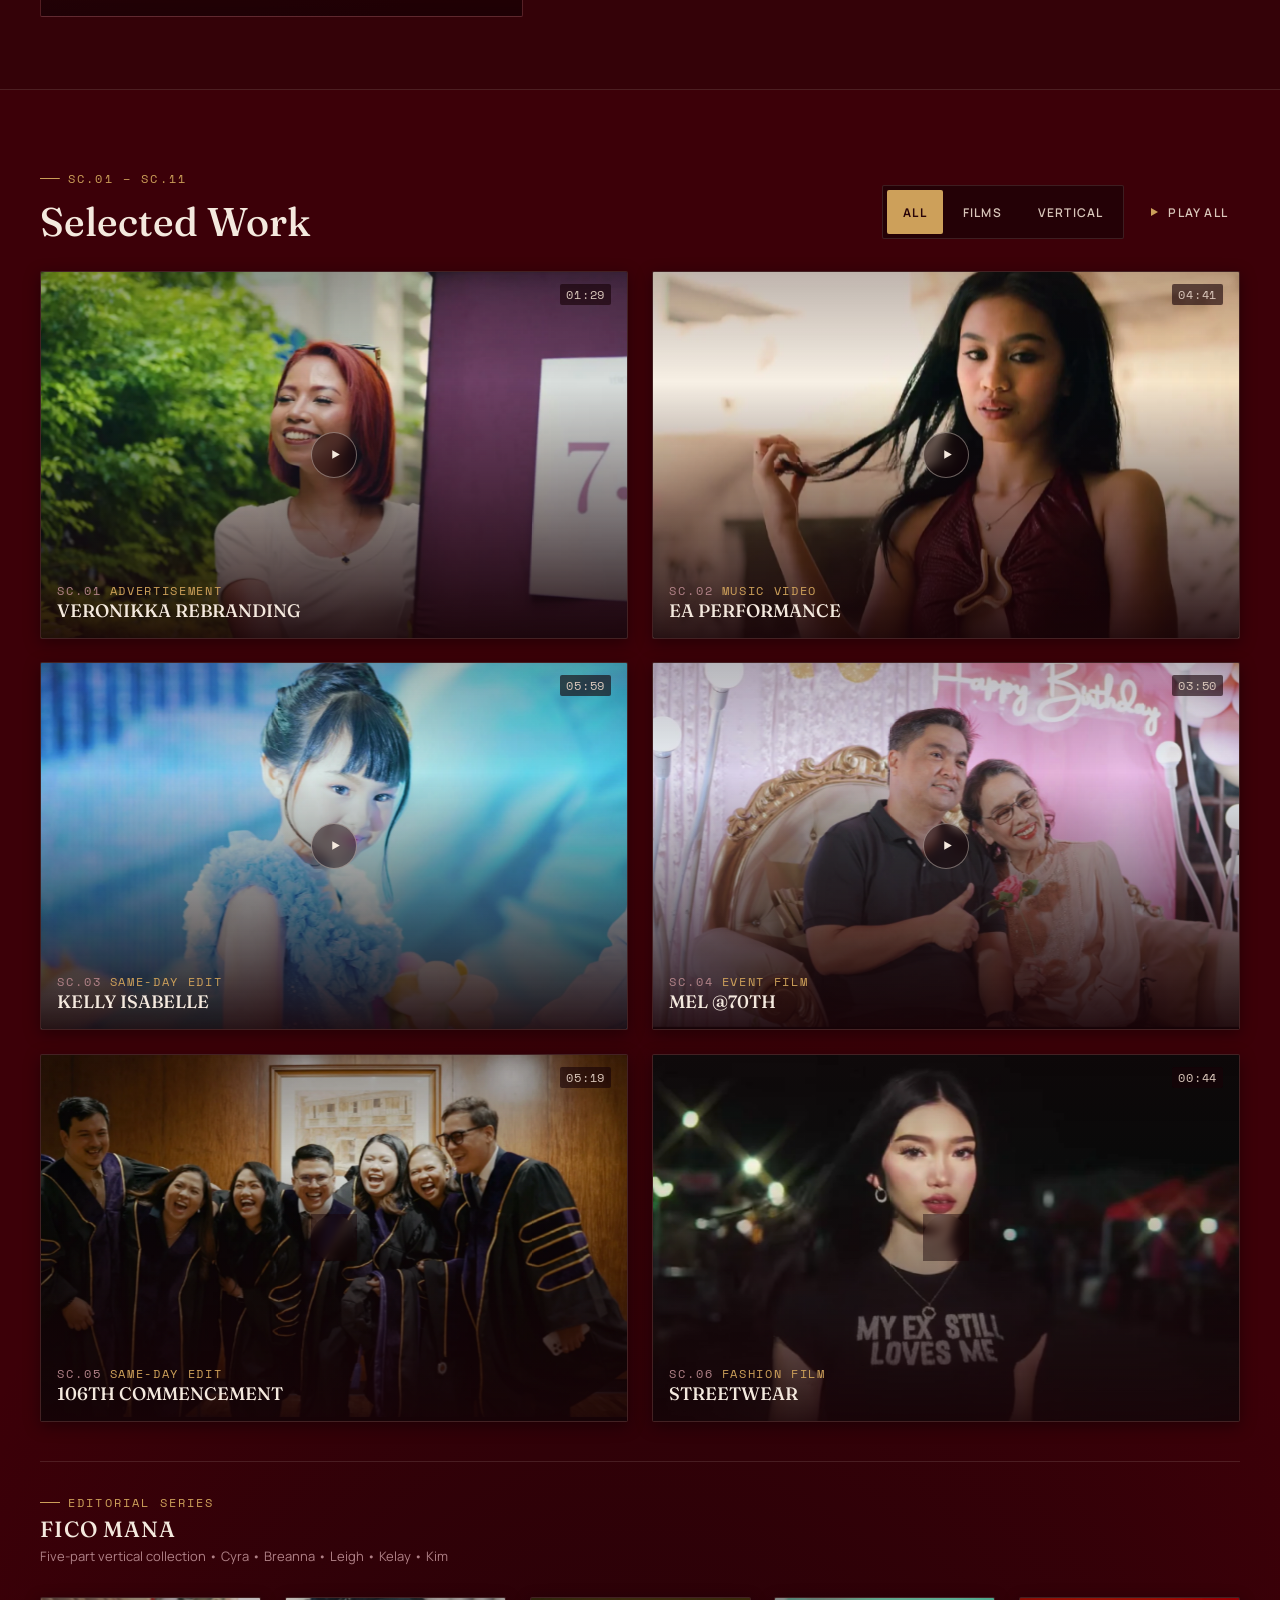
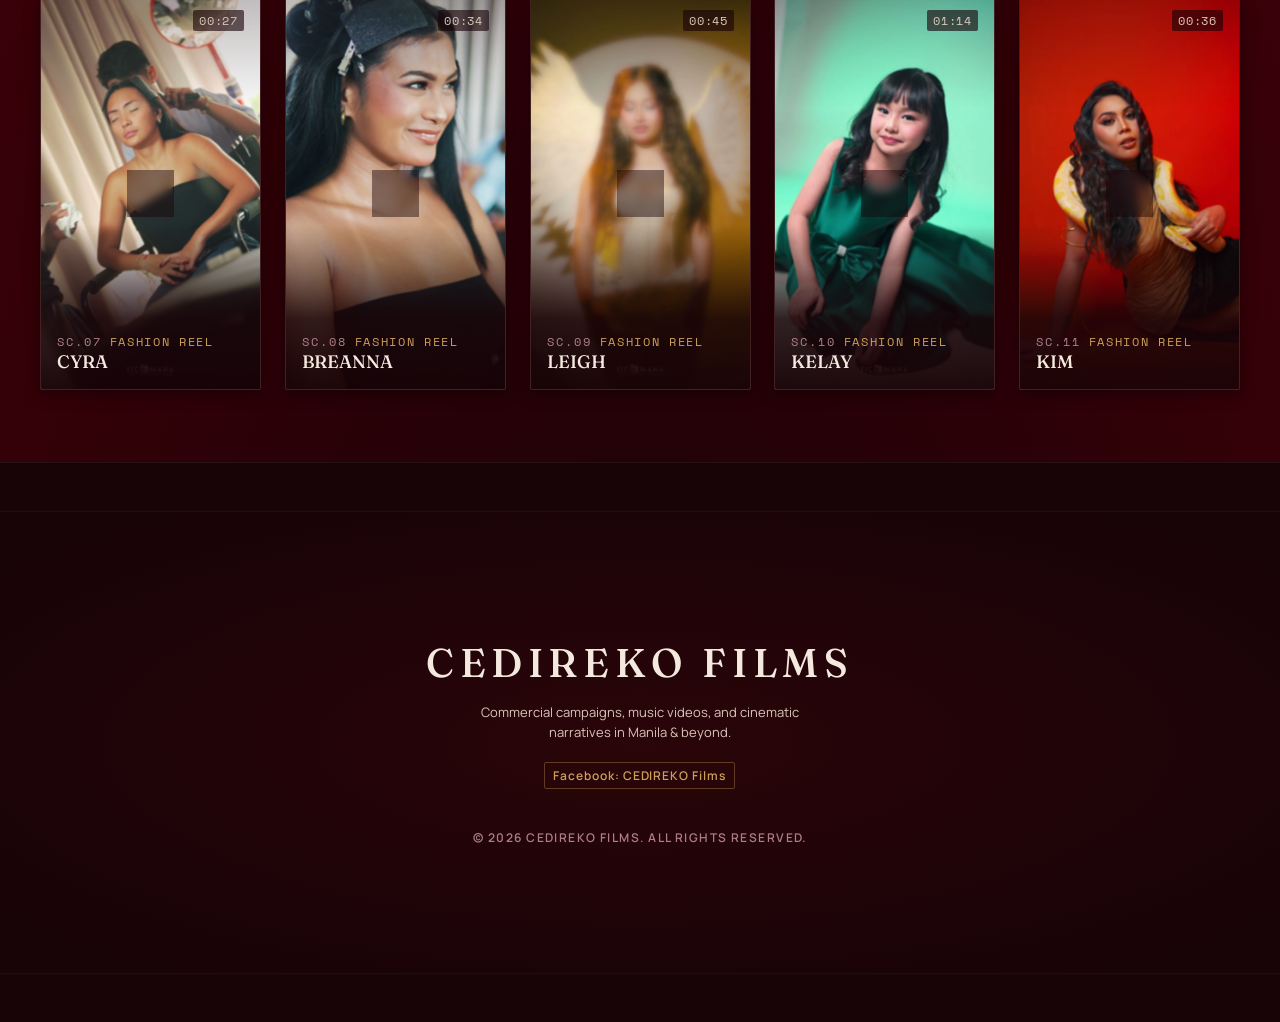
==== commit 241348f9: "reel: FICO MANA Kim, and the series row centres its cards New card SC.11 KIM (Fashion Reel, 00:36), " ====
--- a/index.html
+++ b/index.html
@@ -155,7 +155,7 @@
            Each tile shows its still, then plays its 3 s silent clip (name-preview.mp4).
            Entry format name:shape[:crop] - l = 16:10, p = 9:16, crop = share trimmed top and bottom -->
       <div class="drift-wall" data-drift-wall
-        data-tiles="veronikka:l cyra:p kelly:l breanna:p ea:l:0.1 kelay:p commencement:l leigh:p mel:l streetwear:l"
+        data-tiles="veronikka:l cyra:p kelly:l breanna:p ea:l:0.1 kelay:p commencement:l leigh:p mel:l kim:p streetwear:l"
         data-tile-path="assets/posters/wall/"
         data-clip-path="projects/previews/"></div>
       <div class="hero__video-overlay"></div>
@@ -222,7 +222,7 @@
     <div class="section-container">
       <div class="section-head reel-head reveal">
         <div>
-          <span class="eyebrow" aria-hidden="true">SC.01 &ndash; SC.10</span>
+          <span class="eyebrow" aria-hidden="true">SC.01 &ndash; SC.11</span>
           <h2 id="reel-title" class="section-title">Selected Work</h2>
         </div>
         <div class="reel-actions">
@@ -336,8 +336,8 @@
           <div class="reel-series-header__inner">
             <span class="eyebrow">Editorial Series</span>
             <h3 class="reel-series-title">FICO MANA</h3>
-            <p class="reel-series-desc">Four-part vertical collection&nbsp;&bull; Cyra&nbsp;&bull; Breanna&nbsp;&bull; Leigh&nbsp;&bull; Kelay</p>
-            <span class="reel-series-count" id="reel-series-count" aria-hidden="true">01 / 04</span>
+            <p class="reel-series-desc">Five-part vertical collection&nbsp;&bull; Cyra&nbsp;&bull; Breanna&nbsp;&bull; Leigh&nbsp;&bull; Kelay&nbsp;&bull; Kim</p>
+            <span class="reel-series-count" id="reel-series-count" aria-hidden="true">01 / 05</span>
           </div>
         </div>
 
@@ -401,6 +401,21 @@
               <span class="reel-cat">FASHION REEL</span>
             </div>
             <h3 class="reel-title">KELAY</h3>
+          </div>
+        </div>
+
+        <!-- Project 11: FICO MANA — Kim -->
+        <div class="reel-card stagger-item" data-orientation="portrait" data-series="ficomana" data-scene="SC.11" data-film="kim" data-seek-time="24" tabindex="0" role="button" aria-label="Play Fico Mana Kim (Vertical Series Pt. 5)">
+          <div class="reel-thumb" style="background:linear-gradient(150deg,#6b1c28,#2a0509 70%);"></div>
+          <video class="reel-video" data-src="projects/ATE_KIM_web.mp4" data-preview="projects/previews/kim-preview.mp4" data-poster="assets/posters/ficomana_kim.webp" muted loop playsinline preload="none"></video>
+          <div class="reel-tc"><span>00:36</span></div>
+          <div class="play-ring" aria-hidden="true"><svg viewBox="0 0 24 24" aria-hidden="true"><path d="M6 4l14 8-14 8V4z"/></svg></div>
+          <div class="reel-meta">
+            <div class="reel-meta-eyebrow">
+              <span class="reel-scene" aria-hidden="true">SC.11</span>
+              <span class="reel-cat">FASHION REEL</span>
+            </div>
+            <h3 class="reel-title">KIM</h3>
           </div>
         </div>
 
--- a/style.css
+++ b/style.css
@@ -715,6 +715,7 @@
 .reel-grid .reel-card[data-film="commencement"] { --reveal-delay: 0s; }
 .reel-grid .reel-card[data-film="streetwear"] { --reveal-delay: 0.12s; }
 .reel-grid .reel-card[data-film="kelay"] { --reveal-delay: 0.44s; }
+.reel-grid .reel-card[data-film="kim"] { --reveal-delay: 0.52s; }
 
 @keyframes card-letterbox {
   from { clip-path: inset(50% 0 50% 0); }
@@ -1422,8 +1423,8 @@
   gap: var(--space-5);
 }
 
-/* 12 columns from 640px: films two to a row (span 6); the FICO MANA cards two to a
-   row, four from 1024px (span 3). */
+/* 12 columns from 640px: films two to a row (span 6). The FICO MANA cards sit in
+   their own centred row (.reel-series-row below). */
 @media (min-width: 640px) {
   .reel-grid {
     grid-template-columns: repeat(12, 1fr);
@@ -1507,16 +1508,6 @@
   .reel-grid[data-view="all"] .reel-card[data-orientation="landscape"] {
     grid-column: span 6;
   }
-  .reel-grid[data-view="all"] .reel-card[data-orientation="portrait"] {
-    grid-column: span 6;
-  }
-}
-
-/* Four vertical cards to a row once they are wide enough for their labels */
-@media (min-width: 1024px) {
-  .reel-grid[data-view="all"] .reel-card[data-orientation="portrait"] {
-    grid-column: span 3;
-  }
 }
 
 /* Landscape View */
@@ -1544,23 +1535,35 @@
   aspect-ratio: 9 / 16;
 }
 
+/* FICO MANA row. On phones the vertical films sit side by side in a row you swipe,
+   the next one peeking in, so the series reads as one set; the row scrolls on its own
+   and the page never scrolls sideways. From 640px it is a centred, wrapping row across
+   the grid: two to a row, three from 768px, all five from 1280px. A last card that does
+   not fill its row sits centred rather than alone at the left. */
 @media (min-width: 640px) {
-  .reel-grid[data-view="portrait"] .reel-card {
-    grid-column: span 6;
-  }
-}
-
-@media (min-width: 1024px) {
-  .reel-grid[data-view="portrait"] .reel-card {
-    grid-column: span 3;
-  }
-}
-
-/* FICO MANA row: from 640px its cards are ordinary grid items. On phones the four
-   vertical films sit side by side in a row you swipe, the next one peeking in, so the
-   series reads as one set. The row scrolls on its own; the page never scrolls sideways. */
-.reel-series-row {
-  display: contents;
+  .reel-series-row {
+    grid-column: 1 / -1;
+    display: flex;
+    flex-wrap: wrap;
+    justify-content: center;
+    gap: var(--space-5);
+  }
+
+  .reel-series-row > .reel-card {
+    flex: 0 0 calc((100% - var(--space-5)) / 2);
+  }
+}
+
+@media (min-width: 768px) {
+  .reel-series-row > .reel-card {
+    flex-basis: calc((100% - 2 * var(--space-5)) / 3);
+  }
+}
+
+@media (min-width: 1280px) {
+  .reel-series-row > .reel-card {
+    flex-basis: calc((100% - 4 * var(--space-5)) / 5);
+  }
 }
 
 @media (max-width: 639px) {
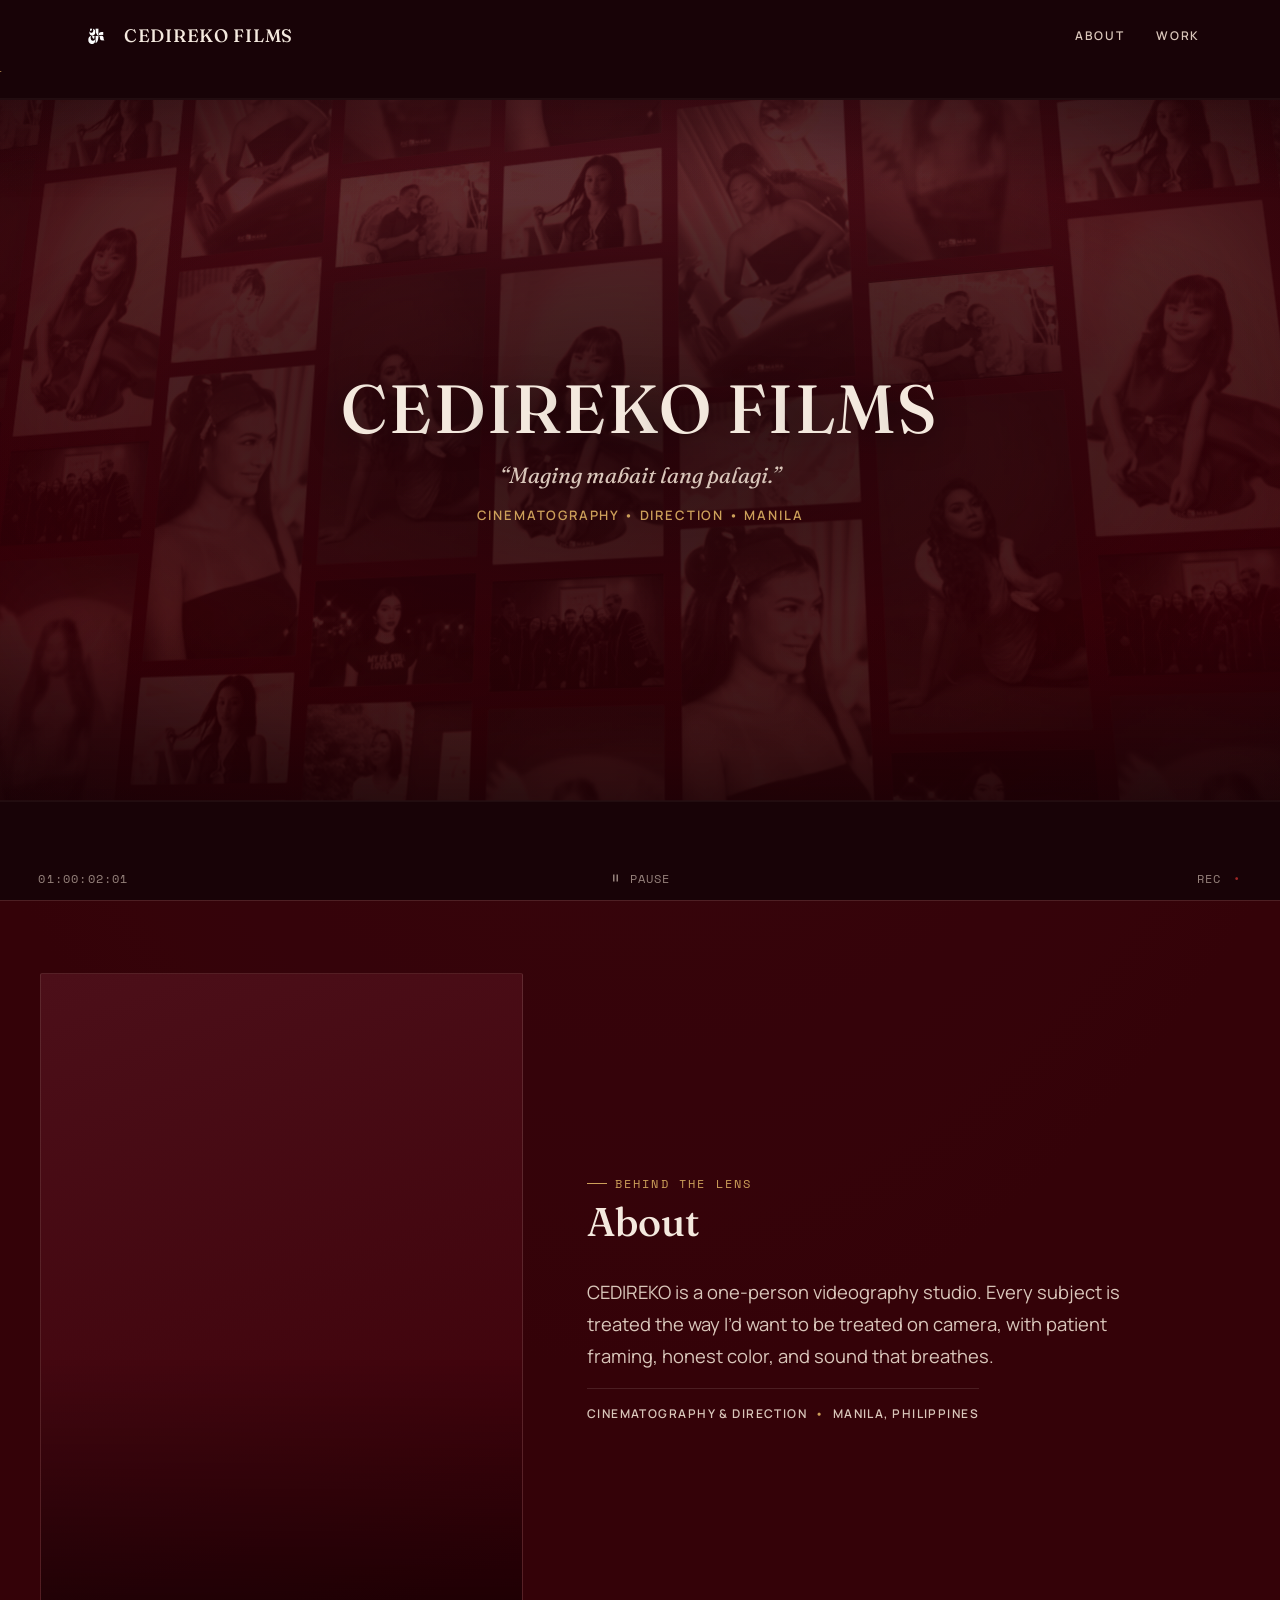
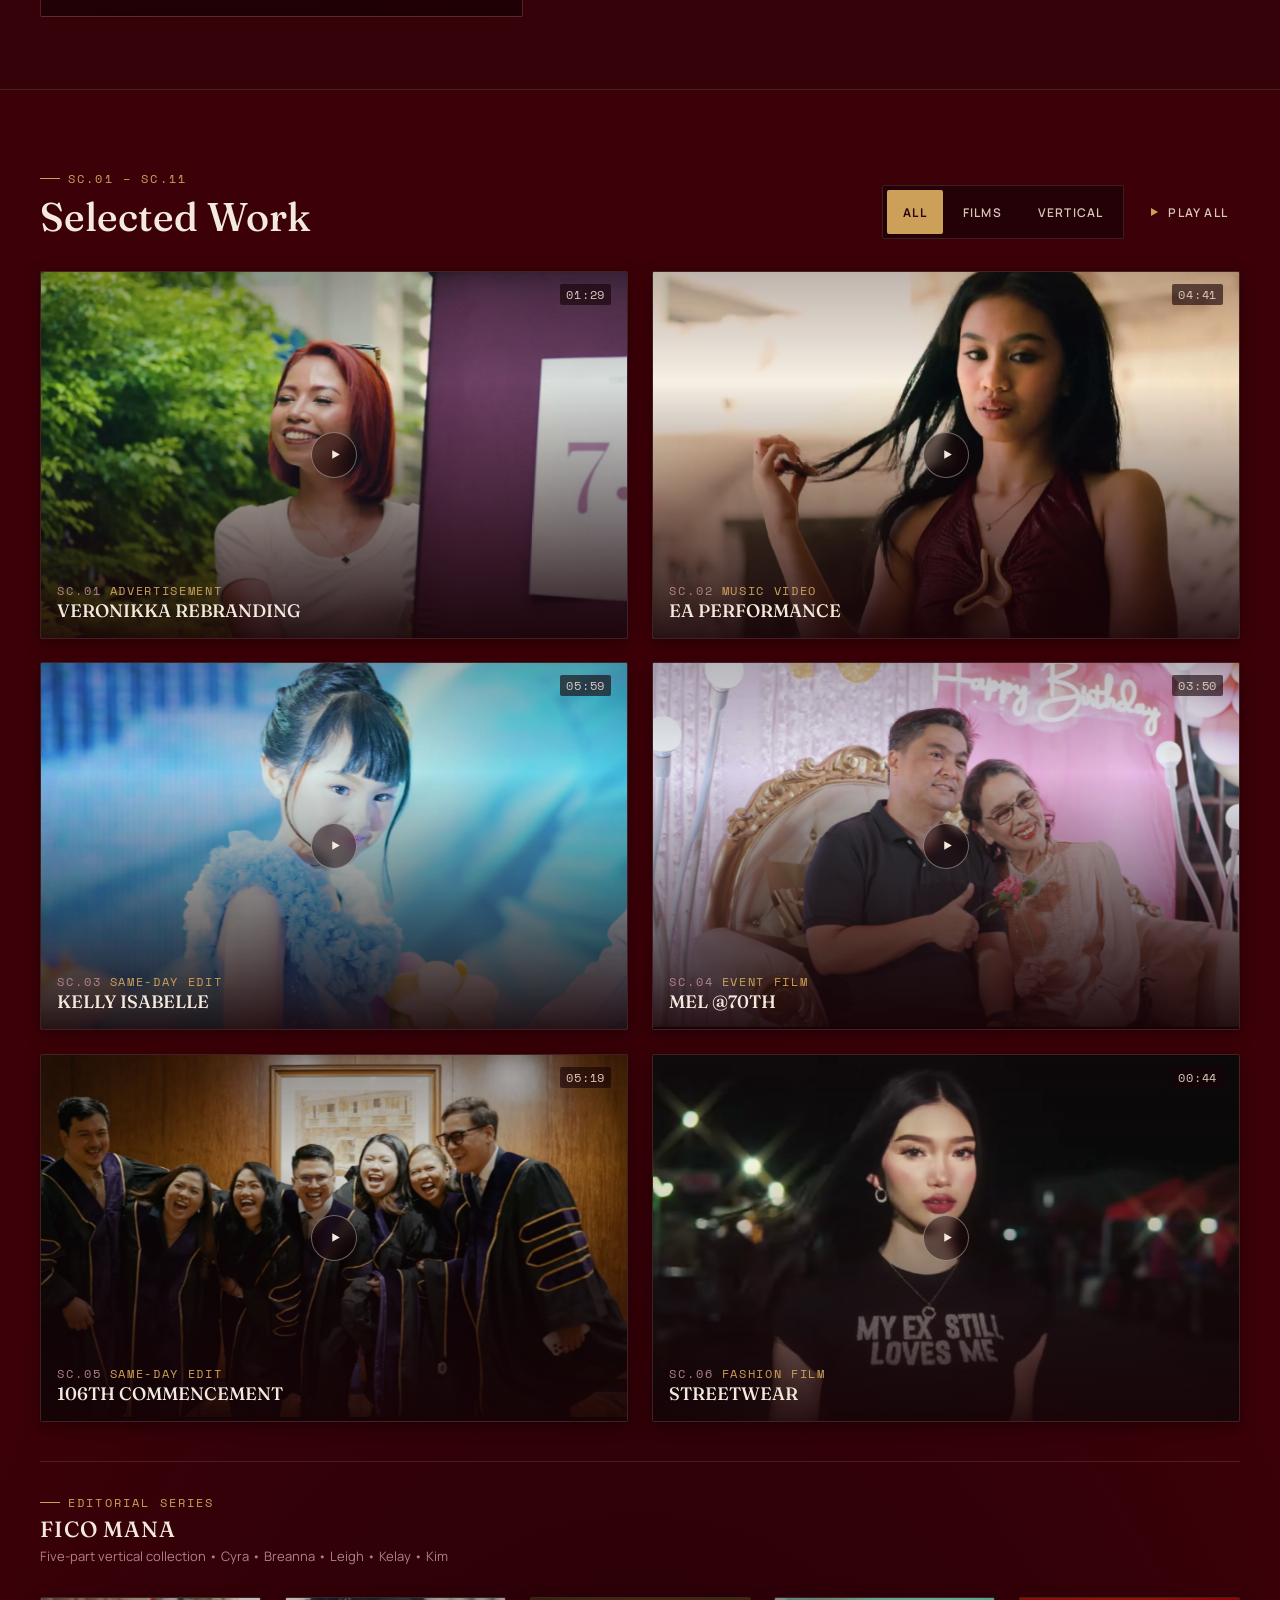
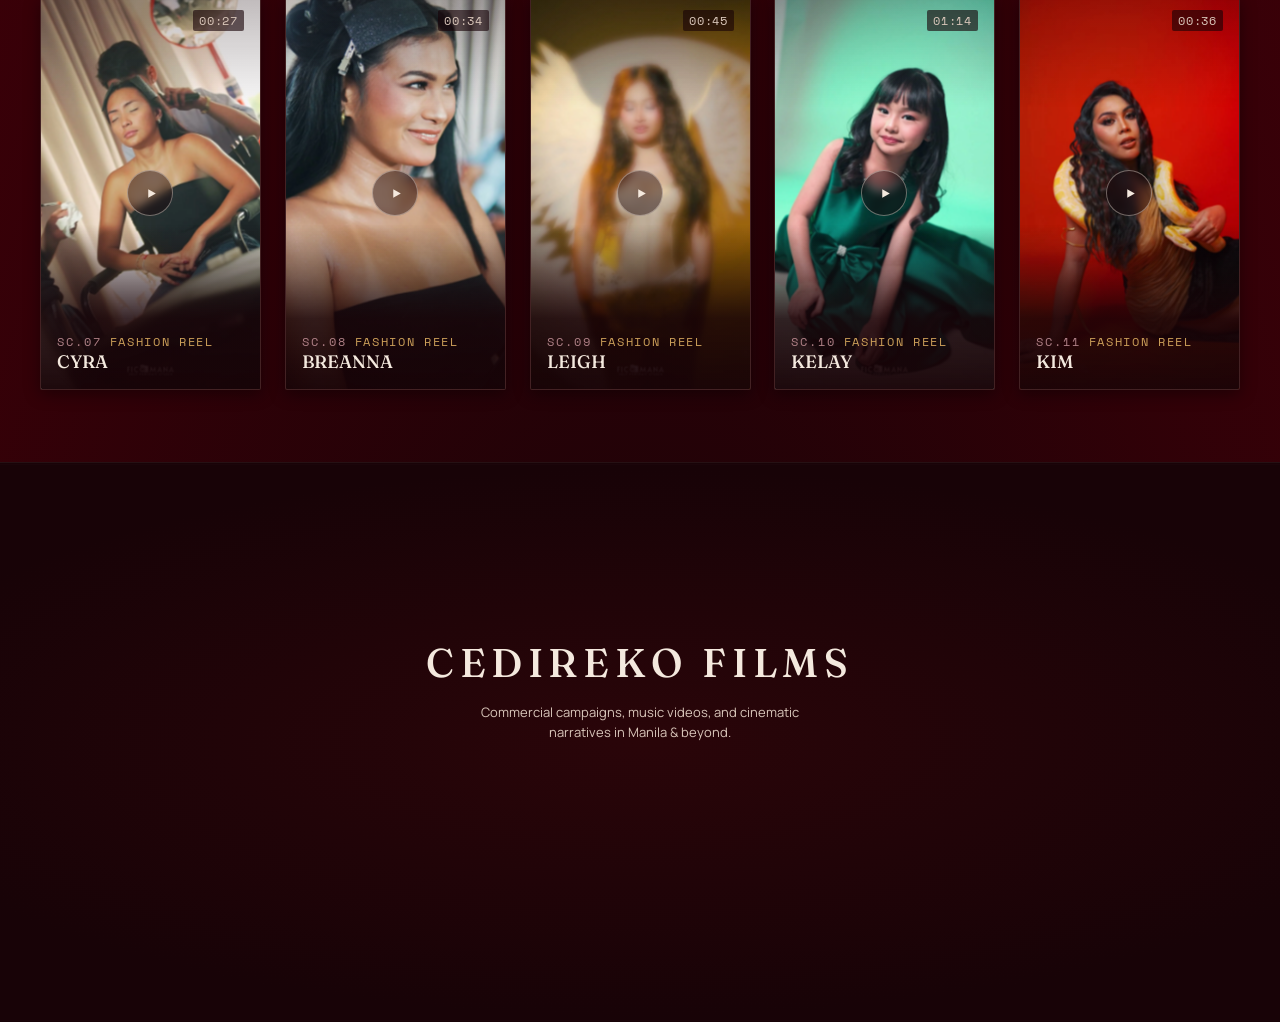
==== commit 2d365642: "site: move to CedirekoFilms/Cedireko-Films Canonical link, Open Graph and Twitter image tags, and th" ====
--- a/index.html
+++ b/index.html
@@ -5,7 +5,7 @@
 <meta name="viewport" content="width=device-width, initial-scale=1.0">
 <title>CEDIREKO Films — Videographer in Manila, Philippines</title>
 <meta name="description" content="CEDIREKO Films is a videography studio in Manila, Philippines, crafting cinematic narratives, commercial campaigns, and vertical films.">
-<link rel="canonical" href="https://eysiarw.github.io/Cedireko-Films/">
+<link rel="canonical" href="https://cedirekofilms.github.io/Cedireko-Films/">
 
 <meta name="theme-color" content="#3C0008">
 
@@ -13,16 +13,16 @@
 <meta property="og:type" content="website">
 <meta property="og:title" content="CEDIREKO Films — Videographer in Manila, Philippines">
 <meta property="og:description" content="CEDIREKO Films is a videography studio in Manila, Philippines, crafting cinematic narratives, commercial campaigns, and vertical films.">
-<meta property="og:image" content="https://eysiarw.github.io/Cedireko-Films/assets/og-hero.jpg">
+<meta property="og:image" content="https://cedirekofilms.github.io/Cedireko-Films/assets/og-hero.jpg">
 <meta property="og:image:width" content="1200">
 <meta property="og:image:height" content="630">
-<meta property="og:url" content="https://eysiarw.github.io/Cedireko-Films/">
+<meta property="og:url" content="https://cedirekofilms.github.io/Cedireko-Films/">
 
 <!-- Twitter Card -->
 <meta name="twitter:card" content="summary_large_image">
 <meta name="twitter:title" content="CEDIREKO Films — Videographer in Manila, Philippines">
 <meta name="twitter:description" content="CEDIREKO Films is a videography studio in Manila, Philippines, crafting cinematic narratives, commercial campaigns, and vertical films.">
-<meta name="twitter:image" content="https://eysiarw.github.io/Cedireko-Films/assets/og-hero.jpg">
+<meta name="twitter:image" content="https://cedirekofilms.github.io/Cedireko-Films/assets/og-hero.jpg">
 
 <!-- Structured Data (JSON-LD) -->
 <script type="application/ld+json">
@@ -30,9 +30,9 @@
   "@context": "https://schema.org",
   "@type": "LocalBusiness",
   "name": "CEDIREKO Films",
-  "url": "https://eysiarw.github.io/Cedireko-Films/",
-  "logo": "https://eysiarw.github.io/Cedireko-Films/assets/CEDIREKO%20PNG.png",
-  "image": "https://eysiarw.github.io/Cedireko-Films/assets/og-hero.jpg",
+  "url": "https://cedirekofilms.github.io/Cedireko-Films/",
+  "logo": "https://cedirekofilms.github.io/Cedireko-Films/assets/CEDIREKO%20PNG.png",
+  "image": "https://cedirekofilms.github.io/Cedireko-Films/assets/og-hero.jpg",
   "address": {
     "@type": "PostalAddress",
     "addressLocality": "Manila",
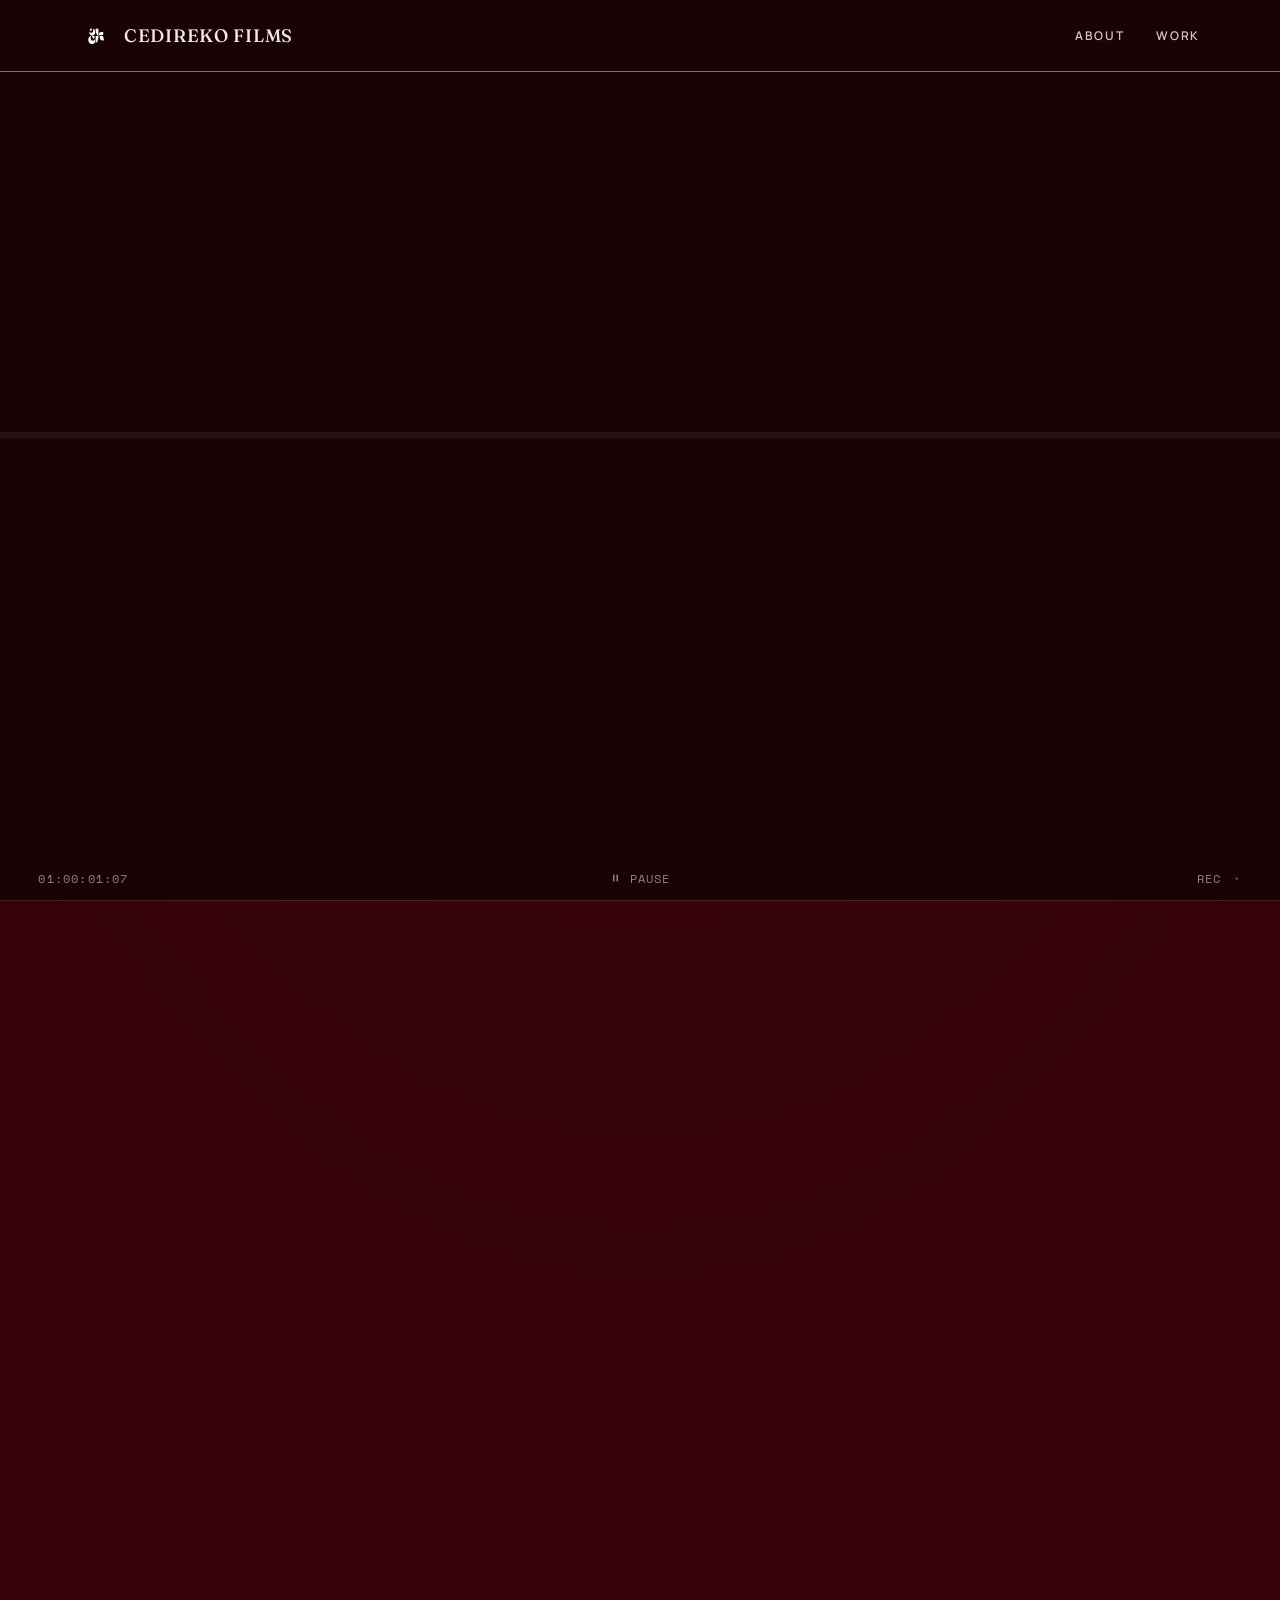
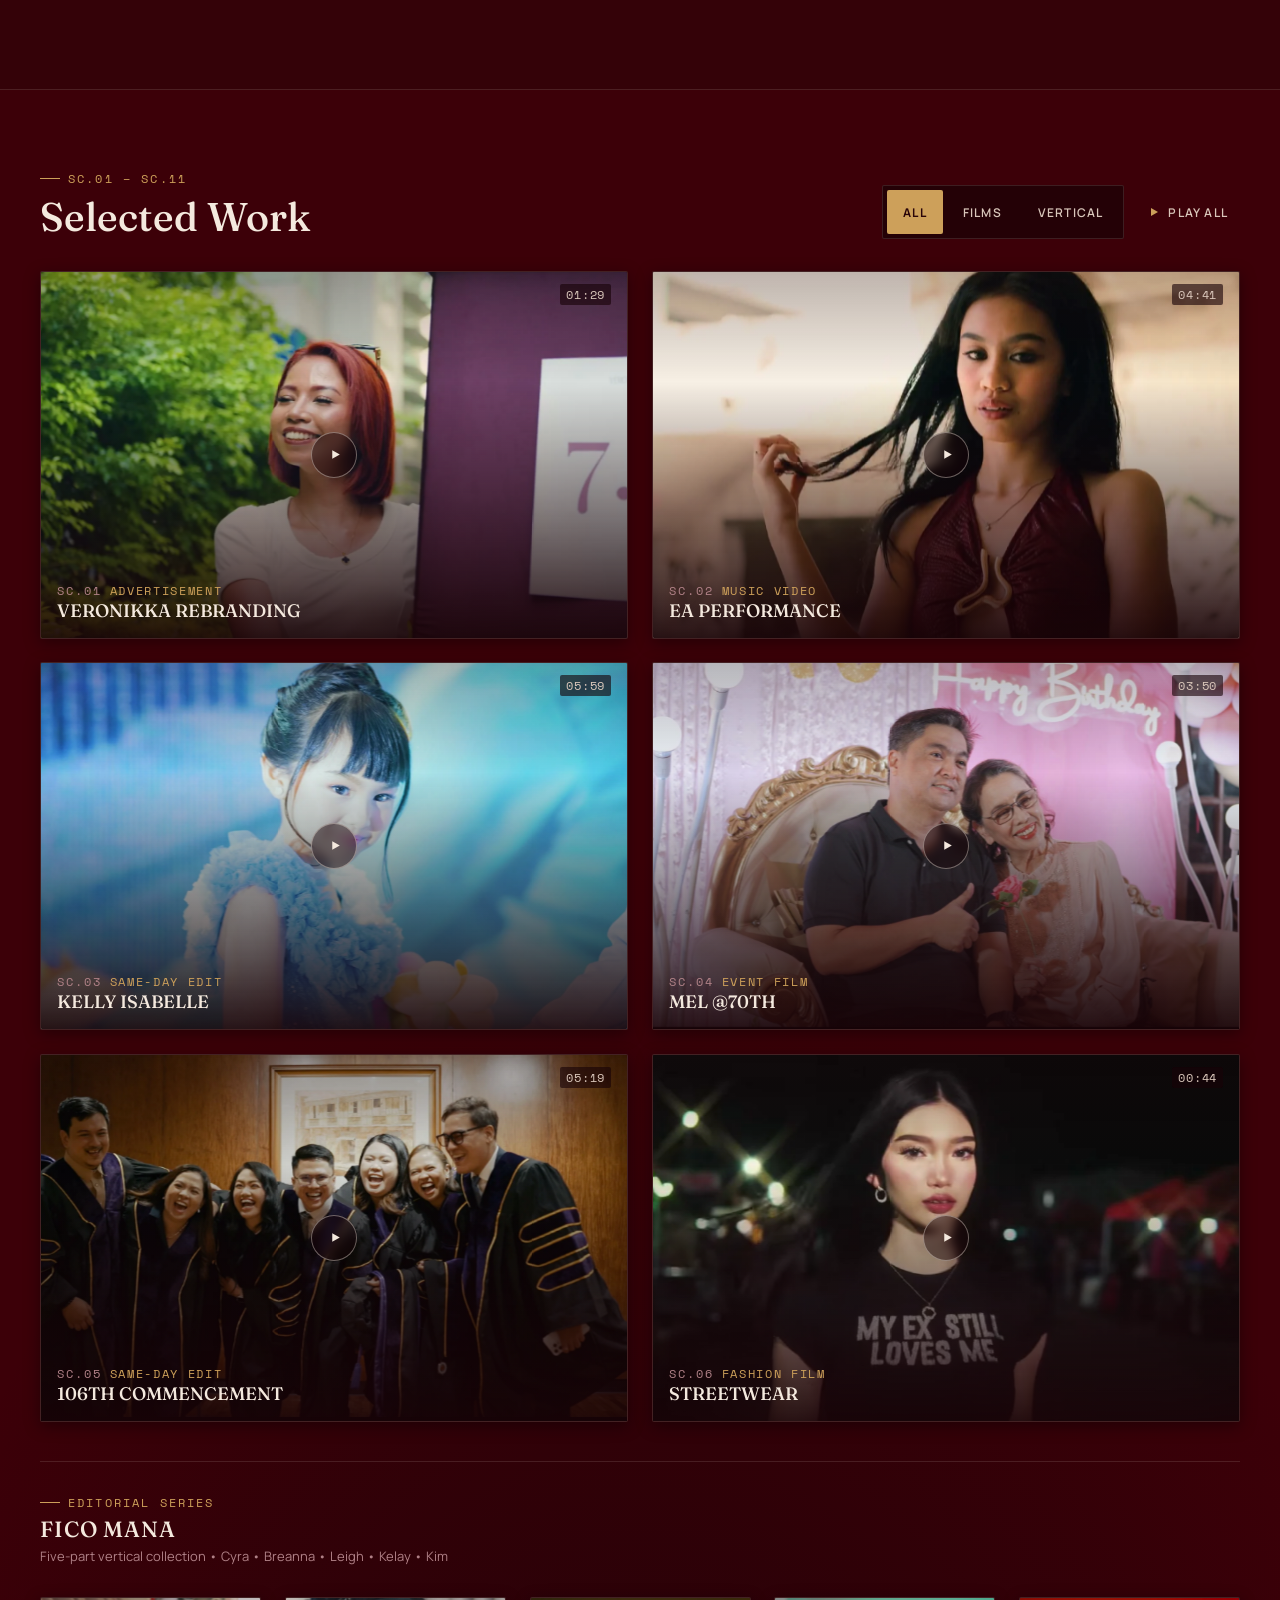
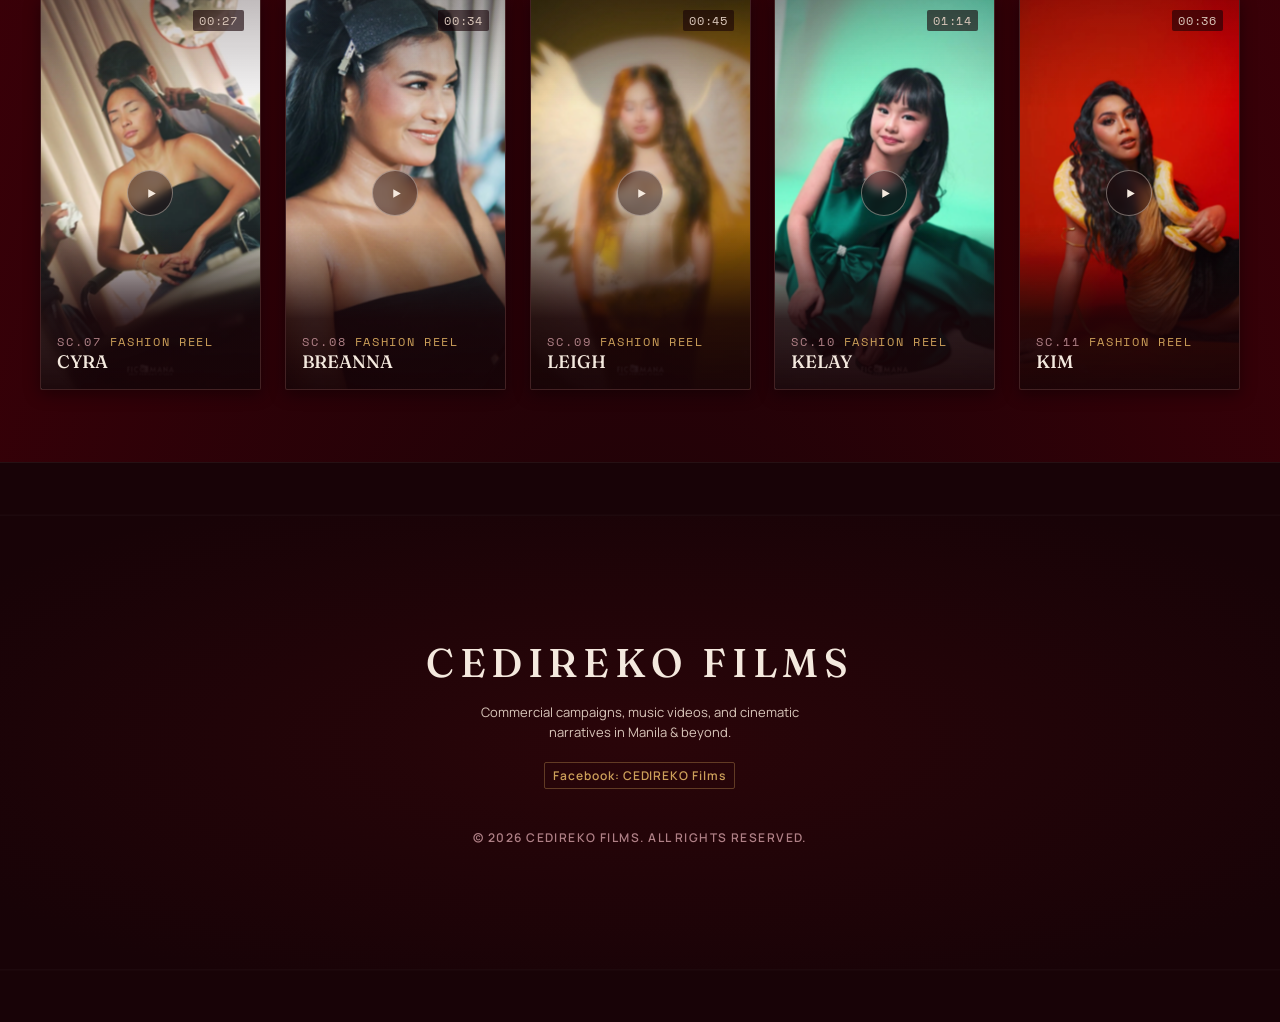
==== commit 88d01a7e: "perf: lighter hero and effects on budget phones Reported laggy on a Vivo Y18. At 360x800 with the CP" ====
--- a/index.html
+++ b/index.html
@@ -152,12 +152,12 @@
     <!-- Ambient background: drift wall of the reel's stills -->
     <div class="hero__video-bg" aria-hidden="true">
       <!-- Drift wall: the reel drifting in columns (built by DriftWallController).
-           Each tile shows its still, then plays its 3 s silent clip (name-preview.mp4).
+           Each tile shows its still, then plays its 3 s silent clip (360px copies in projects/previews/wall/).
            Entry format name:shape[:crop] - l = 16:10, p = 9:16, crop = share trimmed top and bottom -->
       <div class="drift-wall" data-drift-wall
         data-tiles="veronikka:l cyra:p kelly:l breanna:p ea:l:0.1 kelay:p commencement:l leigh:p mel:l kim:p streetwear:l"
         data-tile-path="assets/posters/wall/"
-        data-clip-path="projects/previews/"></div>
+        data-clip-path="projects/previews/wall/"></div>
       <div class="hero__video-overlay"></div>
       <div class="hero__flare-streak" aria-hidden="true"></div>
     </div>
--- a/style.css
+++ b/style.css
@@ -2708,6 +2708,30 @@
 }
 
 /* ==========================================================================
+   TOUCH SCREENS: LIGHTER GRAPHICS
+   Budget phones (tested against a Vivo Y18 report) redraw everything under a
+   blended or blurred layer on every frame. On touch screens the grain blends
+   normally (same faint texture) and the near-opaque header and play rings drop
+   their backdrop blur, which barely showed through their dark fill.
+   ========================================================================== */
+@media (hover: none) {
+  .grain {
+    mix-blend-mode: normal;
+    opacity: 0.025;
+  }
+
+  .site-header--scrolled,
+  .play-ring {
+    backdrop-filter: none;
+    -webkit-backdrop-filter: none;
+  }
+
+  .play-ring {
+    background: rgba(24, 3, 7, 0.6);
+  }
+}
+
+/* ==========================================================================
    GSAP SCROLL MOTION
    ScrollMotionController (script.js) adds .gsap-motion to <html> when GSAP
    is loaded and the visitor has not asked for reduced motion. The rules below
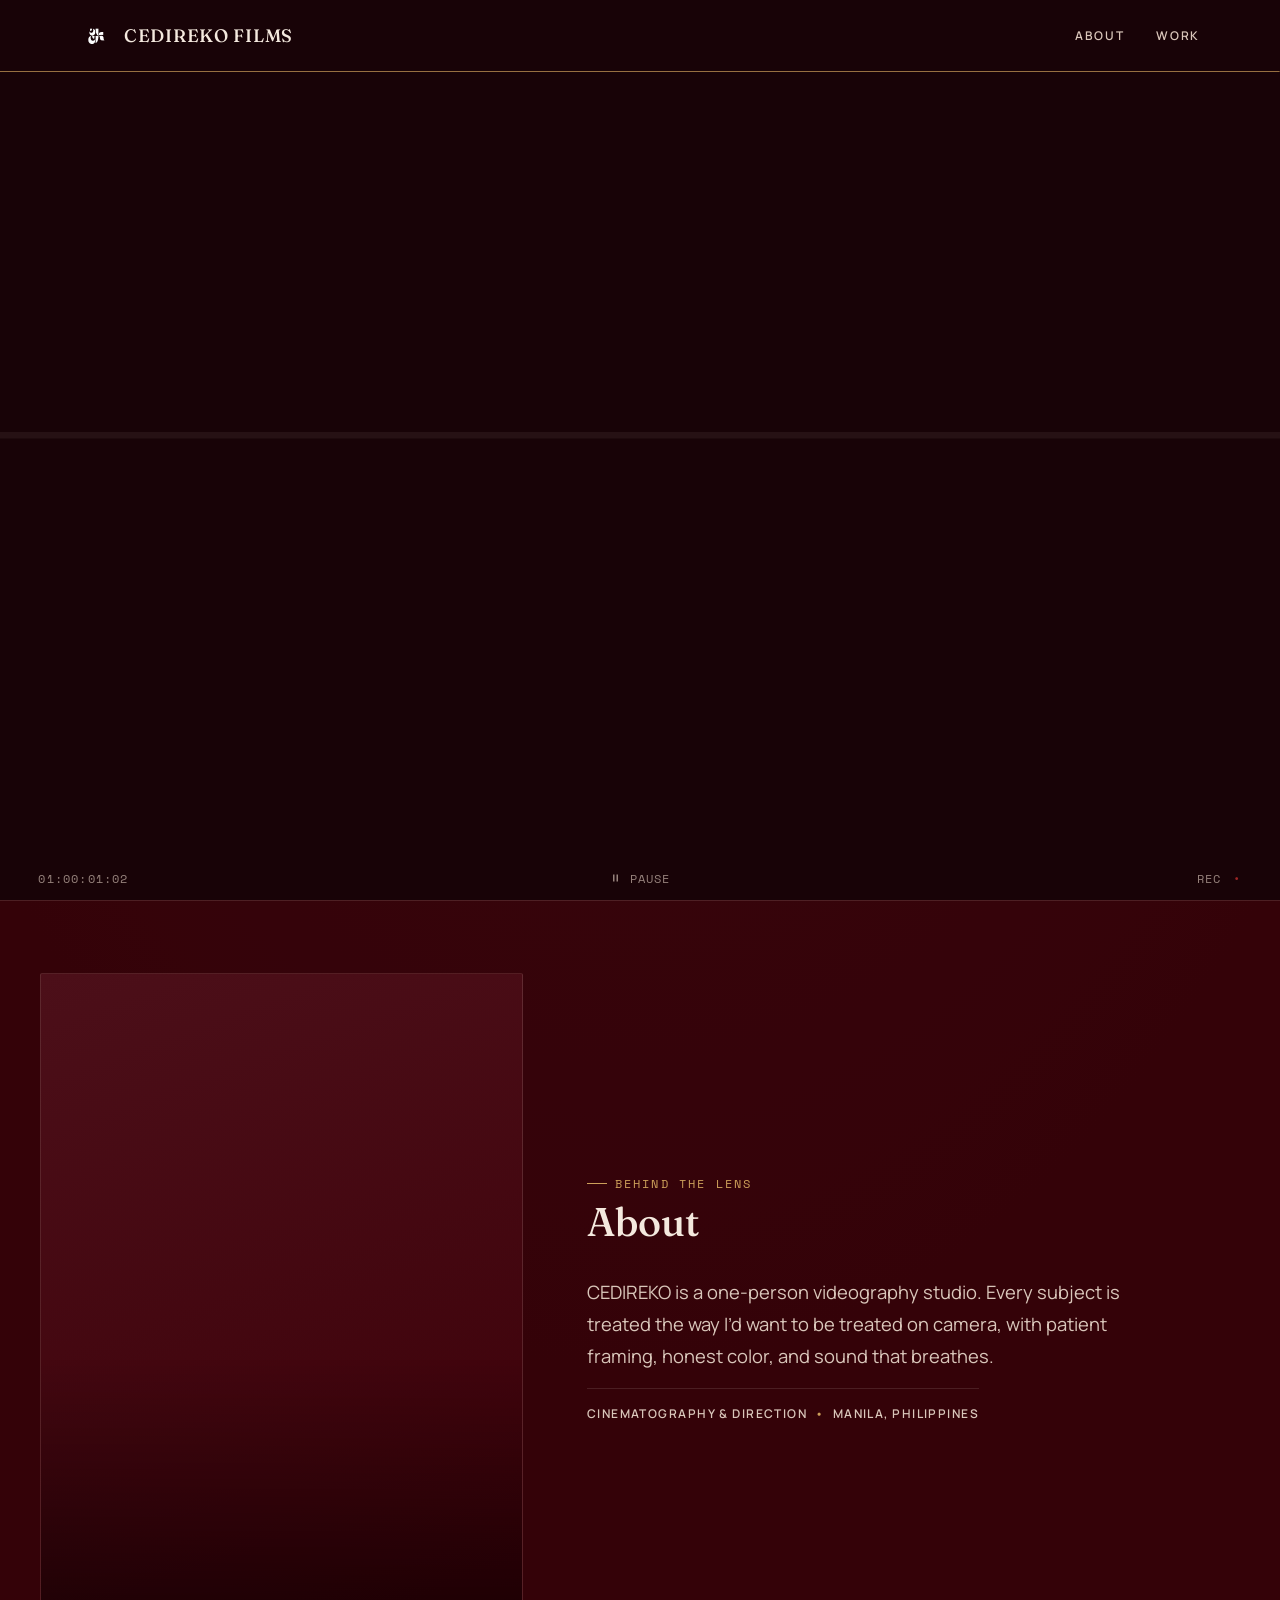
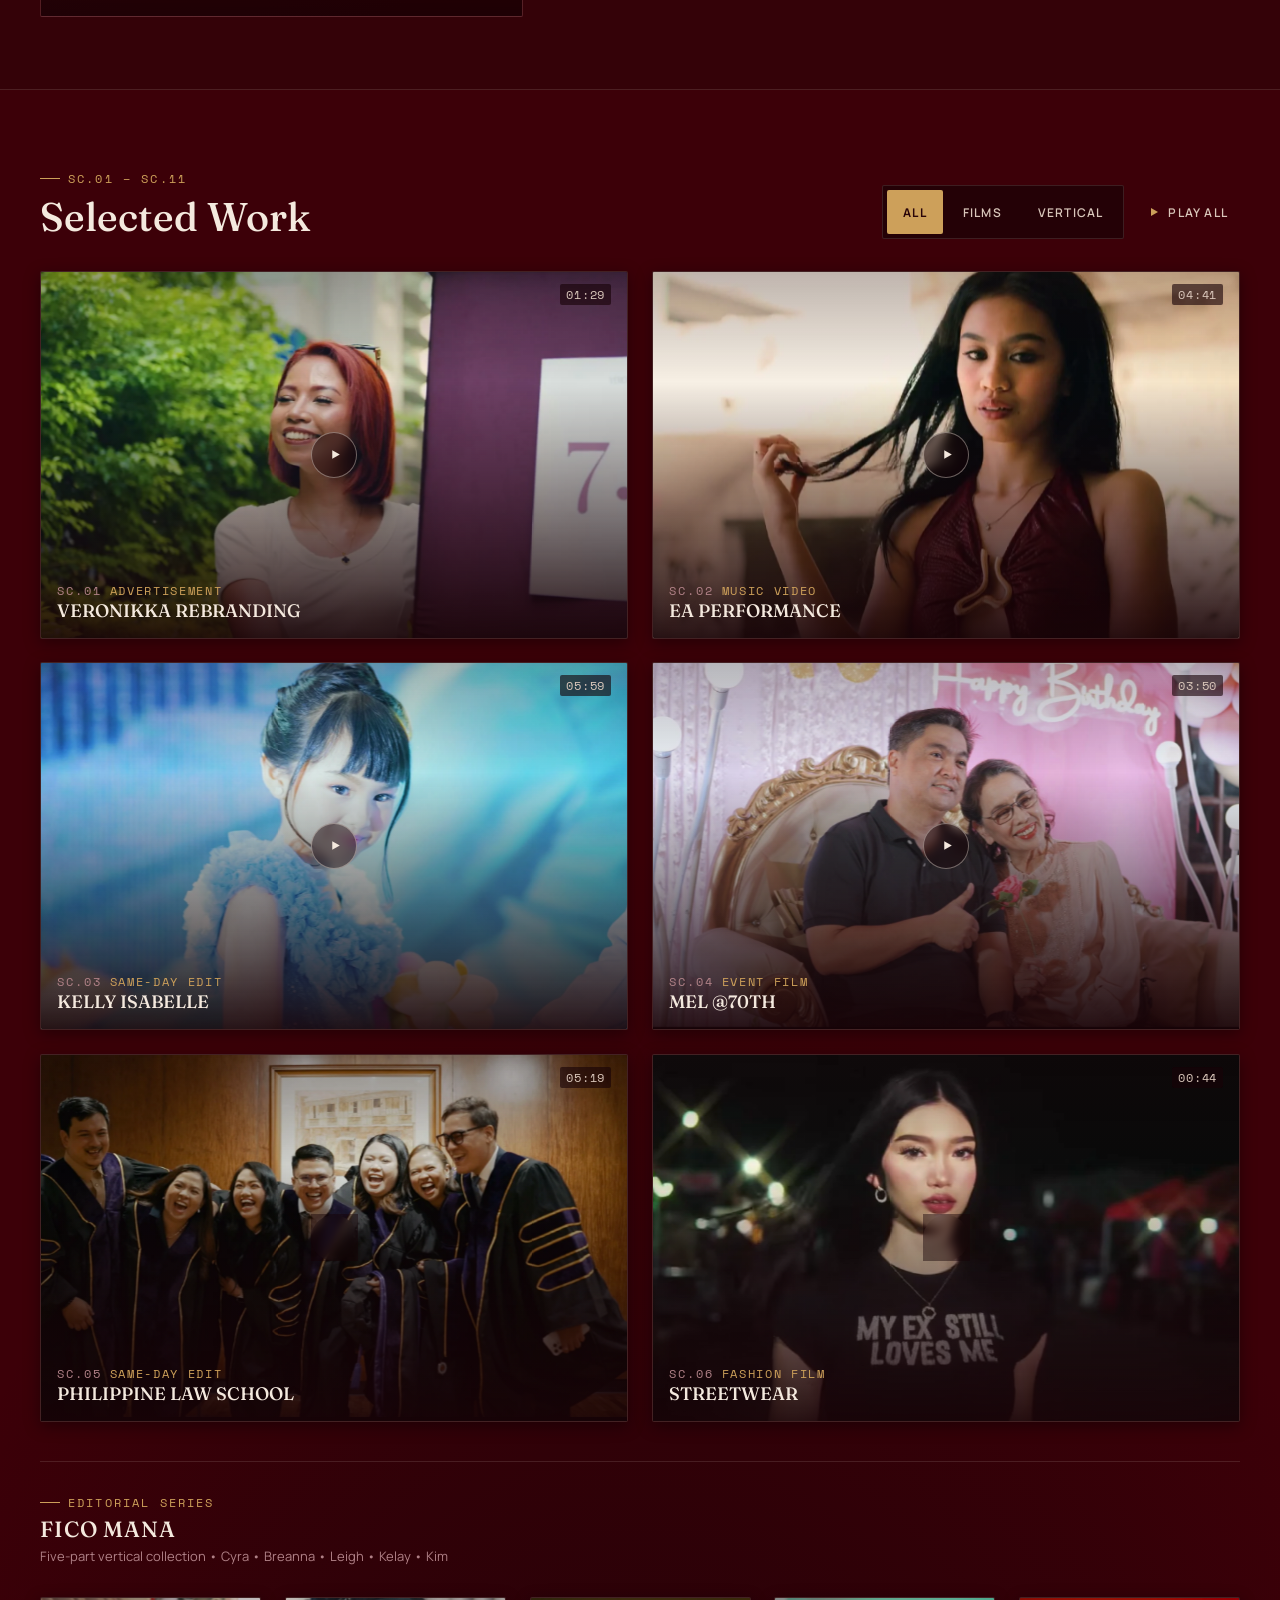
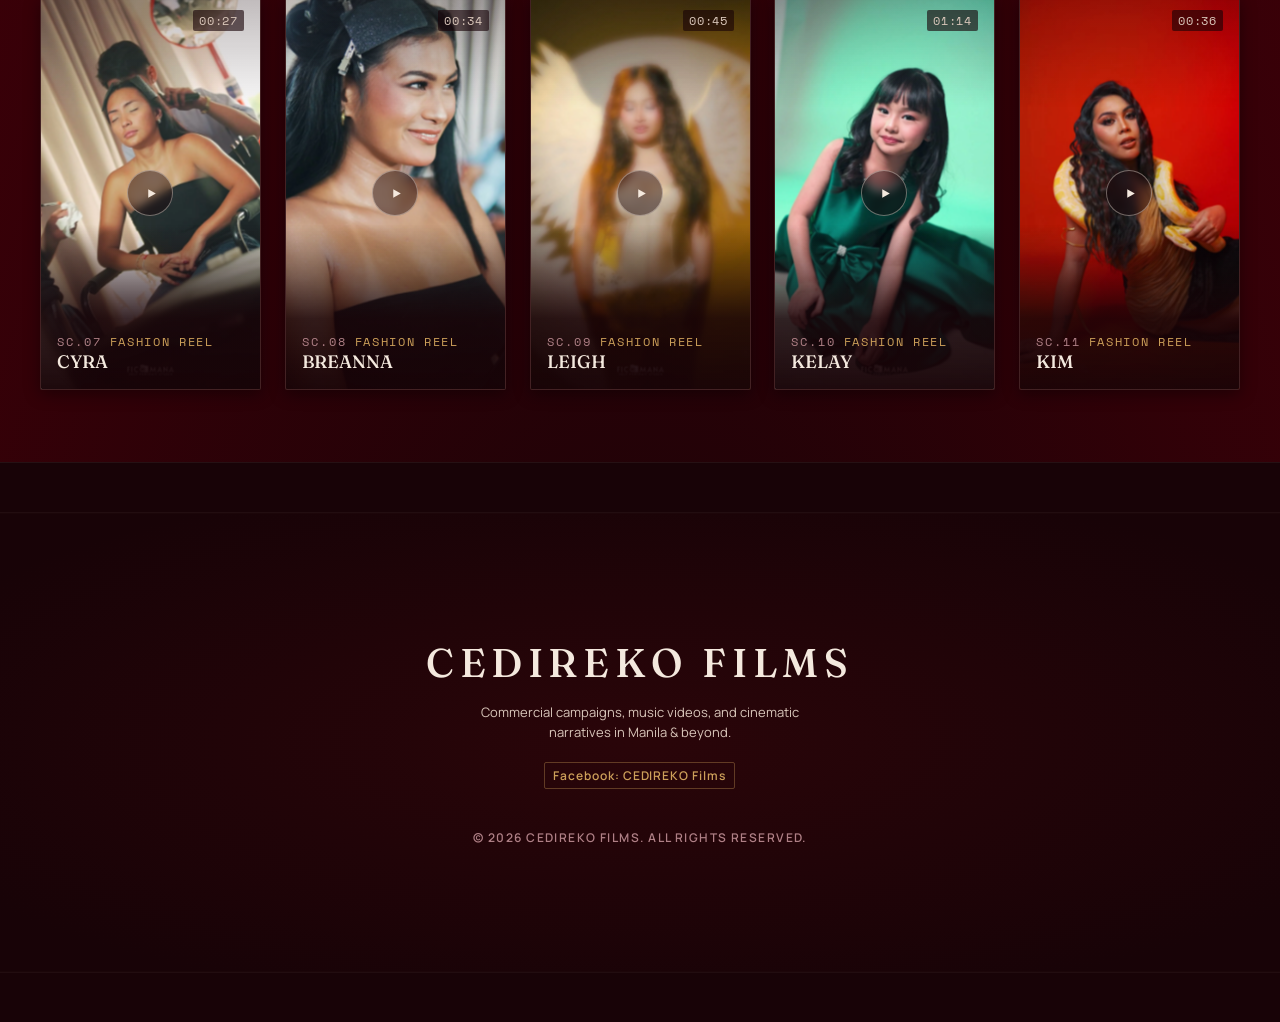
==== commit 0f42948e: "reel: SC.05 is now PHILIPPINE LAW SCHOOL Renamed from 106TH COMMENCEMENT at the owner's request: car" ====
--- a/index.html
+++ b/index.html
@@ -301,8 +301,8 @@
           </div>
         </div>
 
-        <!-- Project 05: 106th Commencement (same-day edit) -->
-        <div class="reel-card stagger-item" data-orientation="landscape" data-scene="SC.05" data-film="commencement" data-seek-time="250" tabindex="0" role="button" aria-label="Play 106th Commencement (Same-Day Edit)">
+        <!-- Project 05: Philippine Law School (same-day edit, 106th commencement) -->
+        <div class="reel-card stagger-item" data-orientation="landscape" data-scene="SC.05" data-film="commencement" data-seek-time="250" tabindex="0" role="button" aria-label="Play Philippine Law School (Same-Day Edit)">
           <div class="reel-thumb" style="background:linear-gradient(150deg,#7a2233,#3c0008 70%);"></div>
           <video class="reel-video" data-src="projects/SDE_PH_LAW_SCHOOL_web.mp4" data-preview="projects/previews/commencement-preview.mp4" data-poster="assets/posters/ph_law_school.webp" muted loop playsinline preload="none"></video>
           <div class="reel-tc"><span>05:19</span></div>
@@ -312,7 +312,7 @@
               <span class="reel-scene" aria-hidden="true">SC.05</span>
               <span class="reel-cat">SAME-DAY EDIT</span>
             </div>
-            <h3 class="reel-title">106TH COMMENCEMENT</h3>
+            <h3 class="reel-title">PHILIPPINE LAW SCHOOL</h3>
           </div>
         </div>
 
